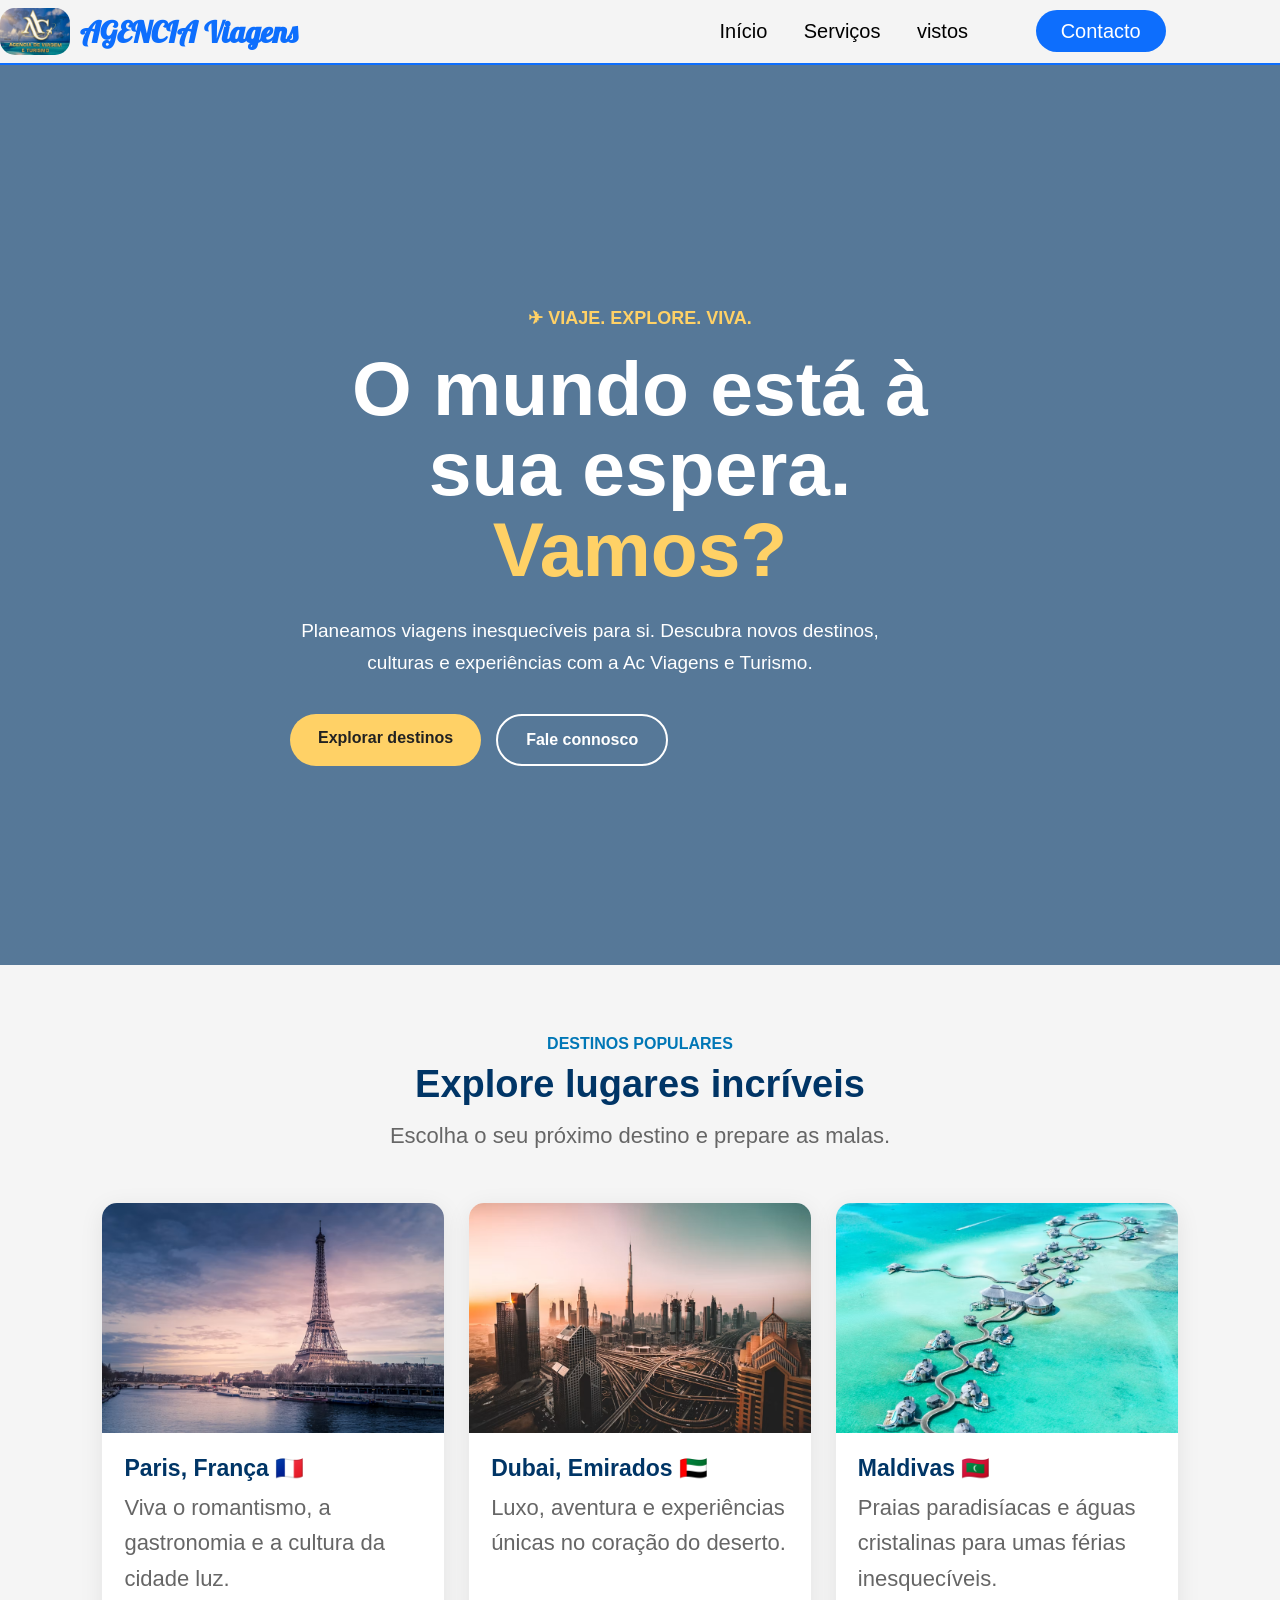
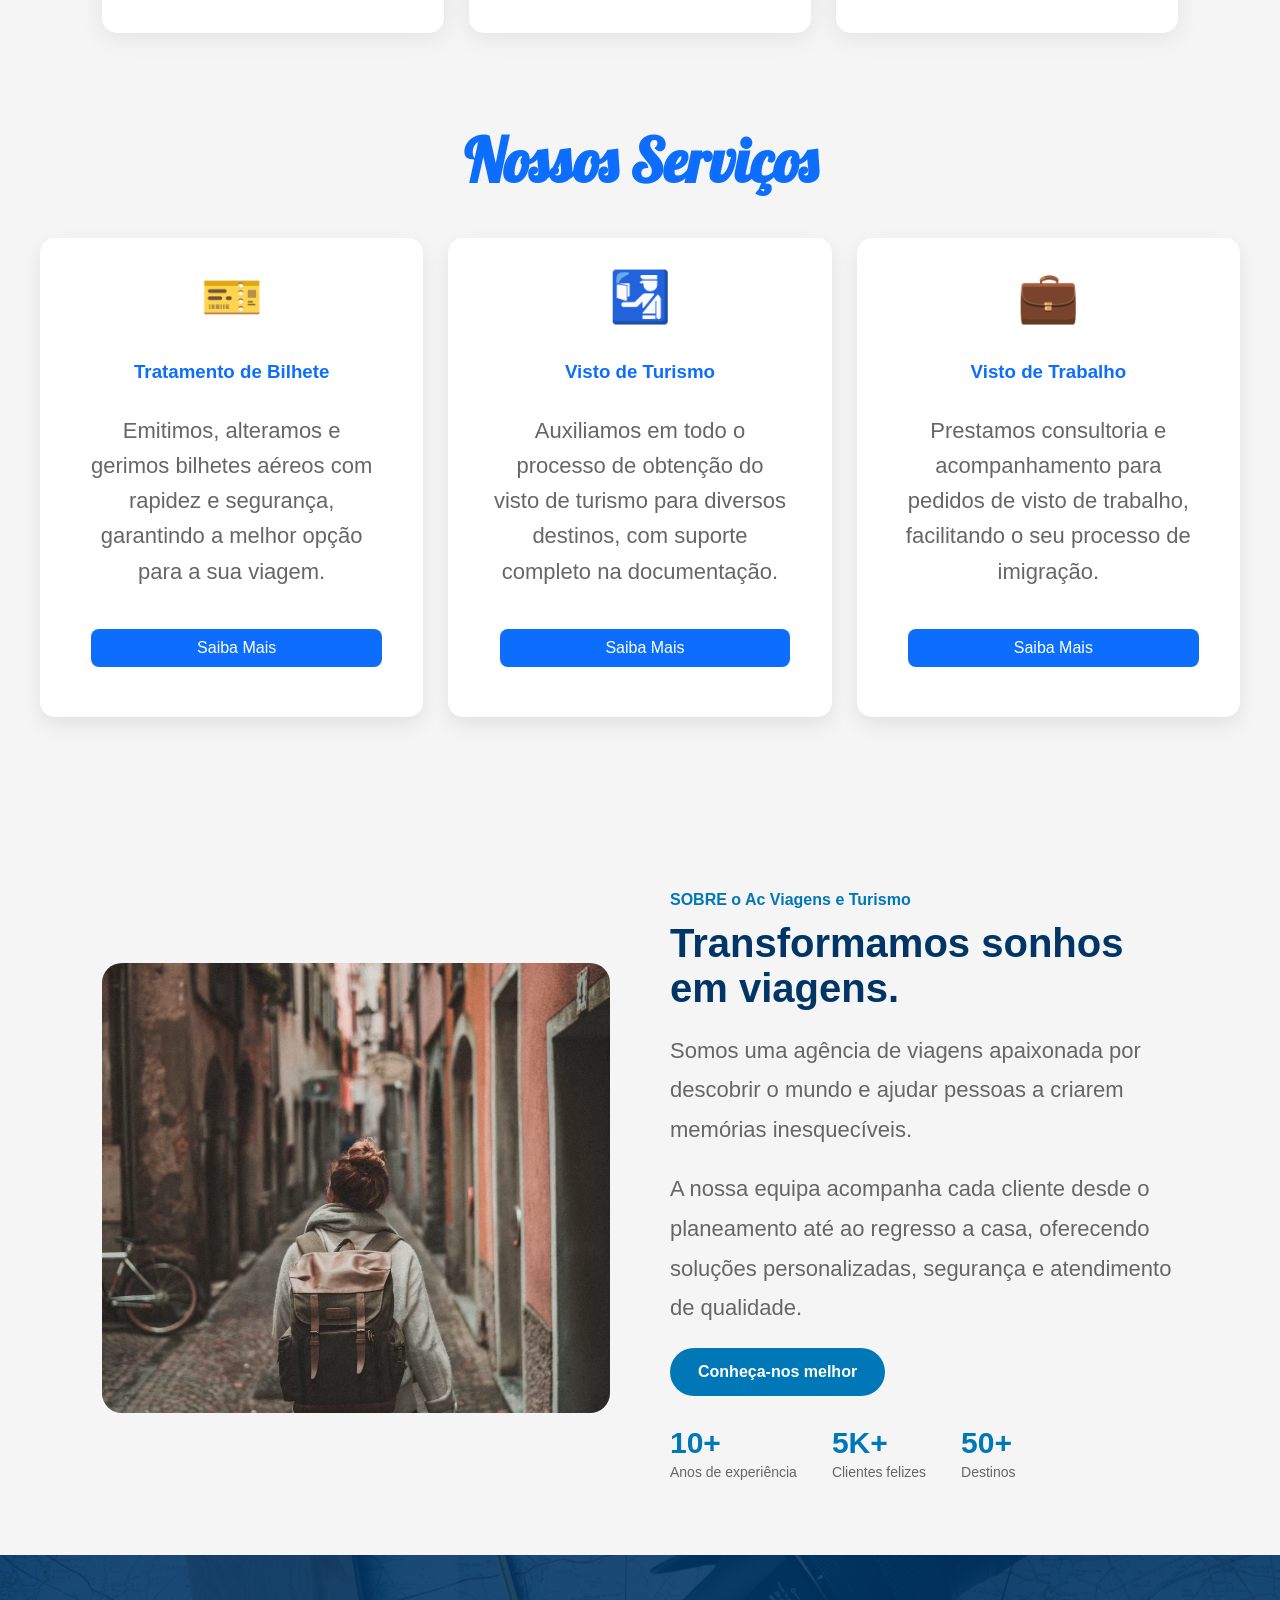
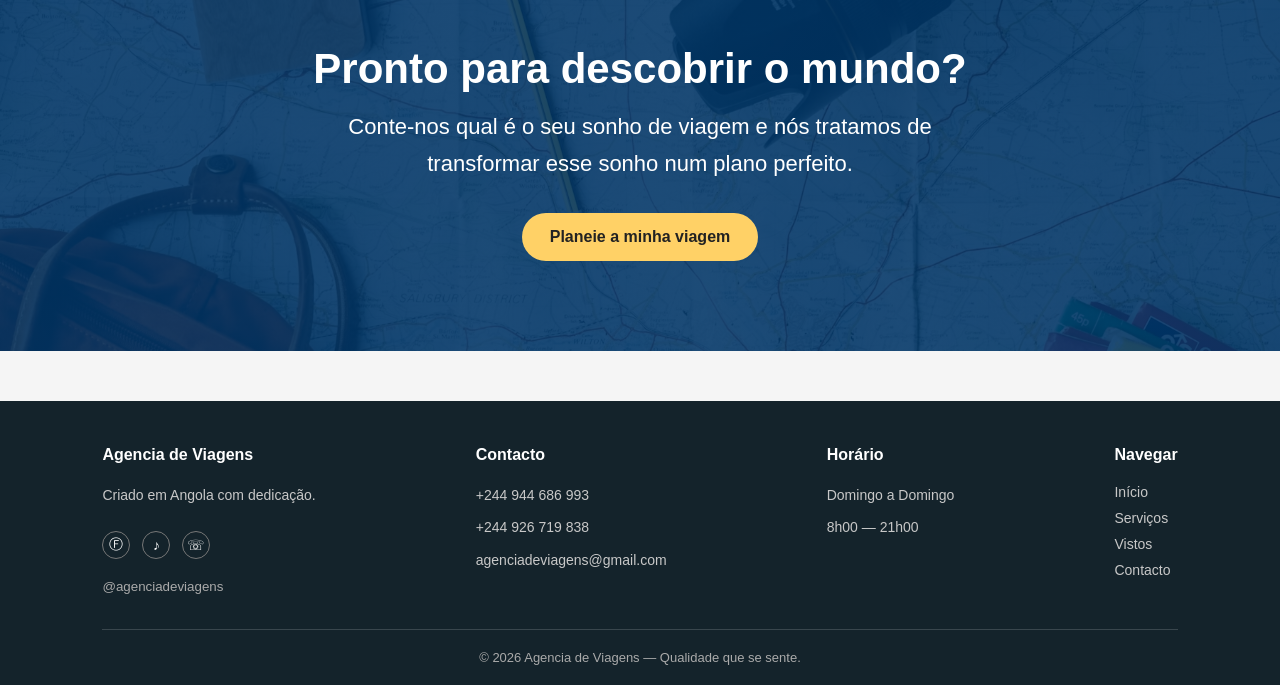
==== index.html @ 98bbdf0e "Alteri algumas coisas no index" ====
<!DOCTYPE html>
<html lang="pt-br">
<head>
    <meta charset="UTF-8">
    <meta name="viewport" content="width=device-width, initial-scale=1.0">
    <meta http-equiv="x-UA-compatible"content="IE=edge">
    <meta name="description"content="A Ac agencia de viagens e turismo oferece emissão de passagens, vistos, reservas de hotéis, seguros de viagem e outros serviços para tornar a sua viagem mais segura e tranquila.">
    <meta name="keywords"content="fornecemos passaportes e vistos de trabalho, estudante, turismo, saúde, bilhetes de viagens,agencia de viagens e turismo, em Angola">
    <meta name="author"content="Moreno Costa">
    <meta name="robots" content="index, follow">
<meta name="theme-color" content="#0d3b66">
<link rel="stylesheet" href="estilo.css">
    <title>AC Agencia de Viagens</title>
    <link rel="stylesheet" href="estilo.css">
    <link rel="stylesheet" href="responsivel.css">
     <style>
/*.hero{
    height:100vh;
    background:url("praia.jpg") center center/cover no-repeat;
    display:flex;
    justify-content:center;
    align-items:center;
    text-align:center;
    position:relative;
}

.hero::before{
    content:"";
    position:absolute;
    inset:0;
    background:rgba(0,0,0,.45);
}
    */

.hero{
    height:80vh;
    background:linear-gradient(rgba(0,0,0,.6),rgba(0,0,0,.6)), url("praia1.jpg");
    background-size:cover;
    background-position:center;
    display:flex;
    justify-content:center;
    align-items:center;
    text-align:center;
    color:white;
}

.hero {
            min-height: 100vh;
            display: flex;
            align-items: center;
            padding: 120px 7% 80px;
            position: relative;
            background:
                linear-gradient(rgba(0, 53, 102, 0.65), rgba(0, 53, 102, 0.65)),
                url("https://images.unsplash.com/photo-1507525428034-b723cf961d3e?auto=format&fit=crop&w=1800&q=80")
                center/cover;
        }

        .hero-content {
            max-width: 700px;
            color: white;
        }

        .hero-content p:first-child {
            color: #ffd166;
            font-weight: bold;
            font-size: 18px;
            margin-bottom: 15px;
        }

        .hero h1 {
            font-size: clamp(45px, 6vw, 78px);
            line-height: 1.05;
            margin-bottom: 25px;
        }

        .hero h1 span {
            color: #ffd166;
        }

        .hero-text {
            font-size: 19px;
            line-height: 1.7;
            margin-bottom: 35px;
            max-width: 600px;
        }

        .hero-buttons {
            display: flex;
            gap: 15px;
            flex-wrap: wrap;
        }

        .btn {
            display: inline-block;
            padding: 15px 28px;
            border-radius: 30px;
            text-decoration: none;
            font-weight: bold;
            transition: 0.3s;
        }

        .btn-primary {
            background:#ffd166;
            color: #222;
        }

        .btn-primary:hover {
            background: #ffd166;
            transform: translateY(-3px);
        }

        .btn-outline{
            border: 2px solid white;
            color: white;
        }

        .btn-outline:hover {
            background: white;
            color: #003566;
        }
 section {
            padding: 80px 7%;
        }

        .section-title {
            text-align: center;
            margin-bottom: 50px;
        }

        .section-title span {
            color: #0077b6;
            font-weight: bold;
        }

        .section-title h2 {
            color: #003566;
            font-size: 38px;
            margin-top: 10px;
        }

        .section-title p {
            color: #666;
            margin-top: 12px;
        }

        /* DESTINOS */
        .destinations {
            display: grid;
            grid-template-columns: repeat(3, 1fr);
            gap: 25px;
        }

        .destination-card {
            background: white;
            border-radius: 15px;
            overflow: hidden;
            box-shadow: 0 5px 25px rgba(0,0,0,0.08);
            transition: 0.3s;
        }

        .destination-card:hover {
            transform: translateY(-8px);
        }

        .destination-image {
            height: 230px;
            background-size: cover;
            background-position: center;
        }

        .image-paris {
            background-image: url("paris.avif");
        }

        .image-dubai {
            background-image: url("dubai.avif");
        }

        .image-maldives {
            background-image: url("maldivas.avif");
        }

        .destination-info {
            padding: 22px;
        }

        .destination-info h3 {
            color: #003566;
            font-size: 23px;
            margin-bottom: 8px;
        }

        .destination-info p {
            color: #666;
            line-height: 1.6;
            margin-bottom: 15px;
        }

section{
    padding:70px 8%;
}


.top{
    text-align: center;
      margin-top: 100px;
    margin-bottom: 100px;
}

.titulo{
    text-align:center;
    margin-bottom:40px;
    font-size:35px;
}

.cards{
    display:grid;
    grid-template-columns:repeat(auto-fit,minmax(280px,1fr));
    gap:25px;
}

.card{
    background:white;
    border-radius:12px;
    overflow:hidden;
     box-shadow:0 5px 15px rgba(0, 0, 0, 0.147);
    transition: .3s;
}

.card a {
  display: inline-block;
  text-decoration: none;
  background: goldenrod;
  color: #fff;
  padding: 10px 20px;
  border-radius: 8px;
  transition: .3s;
  width: 90%;
  text-align: center;
  margin-left: 10px;
  margin-bottom: 20px;
  opacity: 1;
}

.card a:hover{
   opacity: 0.7;
}

.card:hover{
         transform:translateY(-8px);
          box-shadow: 0 8px 20px rgba(0, 0, 0, 0.281);
    }

.card img{
    width:100%;
    height:220px;
    object-fit:cover;
    border-radius: 5px;
}

.card h3{
    padding:15px;
}

.card p{
    padding:0 15px 20px;
}

.preco{
    color:goldenrod;
    font-size:22px;
    font-weight:bold;
}
.conteudo{
    position:relative;
    z-index:1;
    color:#fff;
    max-width:700px;
    padding:20px;
}

h1{
    font-size:60px;
    margin-bottom:20px;
}

p{
    font-size:22px;
    line-height:1.6;
    margin-bottom:30px;
}

.cards {
  display: grid;
  grid-template-columns: repeat(auto-fit, minmax(280px, 1fr));
  gap: 25px;
  padding: 40px;
  margin-bottom: 5%;
}

.card {
  background: #fff;
  border-radius: 15px;
  padding: 30px;
  text-align: center;
  box-shadow: 0 8px 20px rgba(0,0,0,.08);
  transition: .3s;
}

.card:hover {
  transform: translateY(-8px);
  box-shadow: 0 15px 30px rgba(0,0,0,.15);
}

.icon {
  font-size: 50px;
  margin-bottom: 20px;
}

.card h3 {
  color: #0d6efd;
  margin-bottom: 15px;
}

.card p {
  color: #666;
  line-height: 1.6;
  margin-bottom: 20px;
}

.card a {
  display: inline-block;
  text-decoration: none;
  background: #0d6efd;
  color: #fff;
  padding: 10px 20px;
  border-radius: 8px;
  transition: .3s;
}

.card a:hover {
  background: #0b5ed7;
}

.about {
            display: grid;
            grid-template-columns: 1fr 1fr;
            gap: 60px;
            align-items: center;
        }

        .about-image {
            min-height: 450px;
            border-radius: 20px;
            background:
                url("menino.avif")
                center/cover;
        }

        .about-content span {
            color: #0077b6;
            font-weight: bold;
        }

        .about-content h2 {
            color: #003566;
            font-size: 40px;
            margin: 12px 0 20px;
        }

        .about-content p {
            color: #666;
            line-height: 1.8;
            margin-bottom: 20px;
        }

        .stats {
            display: flex;
            gap: 35px;
            margin-top: 30px;
        }

        .stat h3 {
            font-size: 30px;
            color: #0077b6;
        }

        .stat p {
            font-size: 14px;
            margin: 0;
        }

        /* CTA */
        .cta {
            padding: 90px 7%;
            margin-bottom: 50px;
            text-align: center;
            color: white;
            background:
                linear-gradient(rgba(0, 53, 102, 0.88), rgba(0, 53, 102, 0.88)),
                url("pronto.avif")
                center/cover;
        }

        .cta h2 {
            font-size: 42px;
            margin-bottom: 15px;
        }

        .cta p {
            max-width: 650px;
            margin: 0 auto 30px;
            line-height: 1.7;
        }
 
/* ================================
   TABLETS
   ================================ */
@media (min-width: 701px) and (max-width: 1024px) {

    .hero {
        min-height: 80vh;
        padding: 100px 5% 60px;
    }

    .hero h1 {
        font-size: 50px;
    }

    .hero-text {
        font-size: 17px;
    }

    section {
        padding: 60px 5%;
    }

    .destinations {
        grid-template-columns: repeat(2, 1fr);
    }

    .cards {
        grid-template-columns: repeat(2, 1fr);
        padding: 25px;
    }

    .about {
        grid-template-columns: 1fr;
        gap: 35px;
    }

    .about-image {
        min-height: 350px;
    }

    .stats {
        justify-content: center;
    }

    .cta {
        padding: 70px 5%;
    }

    .cta h2 {
        font-size: 35px;
    }
}


/* ================================
   TELEFONES
   ================================ */
@media (max-width: 700px) {

    /* NAVBAR */
    .navbar {
        padding: 12px 20px;
        position: relative;
    }

    .logo-img {
        width: 45px;
        height: 45px;
    }

    #logo h2 {
        font-size: 18px;
    }

    /* Ícone das 3 barras */
    .menu-icon {
        display: block;
        font-size: 30px;
        cursor: pointer;
        color: #003566;
    }

    /* Menu escondido */
    .menu {
        display: none;
        position: absolute;
        top: 100%;
        left: 0;
        width: 100%;
        background: white;
        flex-direction: column;
        padding: 15px 0;
        box-shadow: 0 5px 15px rgba(0,0,0,.15);
        z-index: 999;
    }

    /* Menu aberto */
    .menu.ativo {
        display: flex;
    }

    .menu a {
        width: 100%;
        padding: 15px 20px;
        text-align: center;
    }


    /* HERO */
    .hero {
        min-height: 85vh;
        padding: 100px 20px 50px;
        text-align: center;
    }

    .hero-content {
        width: 100%;
    }

    .hero h1 {
        font-size: 38px;
        line-height: 1.15;
    }

    .hero-content p:first-child {
        font-size: 15px;
    }

    .hero-text {
        font-size: 16px;
        line-height: 1.5;
    }

    .hero-buttons {
        flex-direction: column;
        align-items: center;
    }

    .btn {
        width: 90%;
        text-align: center;
        padding: 13px 20px;
    }


    /* SEÇÕES */
    section {
        padding: 50px 20px;
    }

    .section-title {
        margin-bottom: 30px;
    }

    .section-title h2 {
        font-size: 28px;
    }


    /* DESTINOS */
    .destinations {
        grid-template-columns: 1fr;
        gap: 20px;
    }

    .destination-image {
        height: 200px;
    }


    /* SERVIÇOS */
    .cards {
        grid-template-columns: 1fr;
        padding: 20px;
        gap: 20px;
    }

    .card {
        padding: 25px 20px;
    }

    .card img {
        height: 200px;
    }


    /* SOBRE */
    .about {
        grid-template-columns: 1fr;
        gap: 30px;
    }

    .about-image {
        min-height: 280px;
    }

    .about-content h2 {
        font-size: 30px;
    }

    .about-content p {
        font-size: 16px;
        line-height: 1.6;
    }


    /* ESTATÍSTICAS */
    .stats {
        flex-direction: column;
        align-items: center;
        gap: 20px;
        text-align: center;
    }

    .stat h3 {
        font-size: 28px;
    }


    /* CTA */
    .cta {
        padding: 60px 20px;
    }

    .cta h2 {
        font-size: 30px;
    }

    .cta p {
        font-size: 16px;
        line-height: 1.6;
    }


    /* FOOTER */
    .footer {
        padding: 40px 20px 20px;
    }

    .footer-container {
        flex-direction: column;
        text-align: center;
        align-items: center;
    }

    .footer-col {
        align-items: center;
        width: 100%;
    }

    .social {
        justify-content: center;
    }
}

     .footer{
    background:#14232b;
    color:white;
    padding:45px 8% 20px;
    font-family:Arial, sans-serif;
}


.footer-container{
    display:flex;
    justify-content:space-between;
    gap:30px;
    flex-wrap:wrap;
}


.footer-col{
    display:flex;
    flex-direction:column;
}


.footer-col h3{
    font-size:16px;
    margin-bottom:15px;
}


.footer-col p{
    margin:5px 0;
    color:#c8c8c8;
    font-size:14px;
}


.footer-col a{
    text-decoration:none;
    color:#c8c8c8;
    margin:5px 0;
    font-size:14px;
}


.social{
    display:flex;
    gap:12px;
    margin:15px 0;
}


.social a{
    width:28px;
    height:28px;
    border:1px solid #777;
    border-radius:50%;
    display:flex;
    align-items:center;
    justify-content:center;
    color:white;
}


.footer small{
    color:#aaa;
}


.copyright{
    border-top:1px solid #39464d;
    text-align:center;
    margin-top:35px;
    padding-top:20px;
    color:#aaa;
    font-size:13px;
}


/* Responsivo */
@media(max-width:700px){

.footer-container{
    flex-direction:column;
}

}
</style>
</head>
<body>

     <nav class="navbar">

    <img class="logo-img" src="logo.jpg">

    <div id="logo">
        <h2>AGENCIA Viagens</h2>
    </div>


    <div class="menu-icon" onclick="abrirMenu()">
        ☰
    </div>


    <div class="menu" id="menu">

        <a href="index.html">Início</a>
        <a href="serviços.html">Serviços</a>
        <a href="vistos.html">vistos</a>
        <a id="botao" href="contacto.html">Contacto</a>

    </div>

</nav>

<script>
function abrirMenu(){

let menu = document.getElementById("menu");

menu.classList.toggle("ativo");

}
</script>
   
<section class="hero" id="inicio">
        <div class="hero-content">
            <p>✈ VIAJE. EXPLORE. VIVA.</p>

            <h1>
                O mundo está à sua espera.
                <span>Vamos?</span>
            </h1>

            <p class="hero-text">
                Planeamos viagens inesquecíveis para si. Descubra novos
                destinos, culturas e experiências com a Ac Viagens e Turismo.
            </p>

            <div class="hero-buttons">
                <a href="#destinos" class="btn btn-primary">
                    Explorar destinos
                </a>

                <a href="contacto.html" class="btn btn-outline">
                    Fale connosco
                </a>
            </div>
        </div>
    </section>

 <section id="destinos">
        <div class="section-title">
            <span>DESTINOS POPULARES</span>
            <h2>Explore lugares incríveis</h2>
            <p>Escolha o seu próximo destino e prepare as malas.</p>
        </div>

        <div class="destinations">

            <div class="destination-card">
                <div class="destination-image image-paris"></div>

                <div class="destination-info">
                    <h3>Paris, França 🇫🇷</h3>
                    <p>
                        Viva o romantismo, a gastronomia e a cultura
                        da cidade luz.
                    </p>
                </div>
            </div>

            <div class="destination-card">
                <div class="destination-image image-dubai"></div>

                <div class="destination-info">
                    <h3>Dubai, Emirados 🇦🇪</h3>
                    <p>
                        Luxo, aventura e experiências únicas no coração
                        do deserto.
                    </p>
                </div>
            </div>

            <div class="destination-card">
                <div class="destination-image image-maldives"></div>

                <div class="destination-info">
                    <h3>Maldivas 🇲🇻</h3>
                    <p>
                        Praias paradisíacas e águas cristalinas para
                        umas férias inesquecíveis.
                    </p>
                </div>
            </div>

        </div>
    </section>

 <h2 style="margin-top: 20px;font-size: 60px;text-align: center;font-family:Lobster, sans-ser;color: #0d6efd;">Nossos Serviços</h2>

<div class="cards">
   
  <div class="card">
    <div class="icon">🎫</div>
    <h3>Tratamento de Bilhete</h3>
    <p>
      Emitimos, alteramos e gerimos bilhetes aéreos com rapidez e segurança,
      garantindo a melhor opção para a sua viagem.
    </p>
    <a style="text-decoration: none;" href="serviços.html">Saiba Mais</a>
  </div>

  <div class="card">
    <div class="icon">🛂</div>
    <h3>Visto de Turismo</h3>
    <p>
      Auxiliamos em todo o processo de obtenção do visto de turismo para diversos
      destinos, com suporte completo na documentação.
    </p>
    <a style="text-decoration: none;" href="serviços.html">Saiba Mais</a>
  </div>

  <div class="card">
    <div class="icon">💼</div>
    <h3>Visto de Trabalho</h3>
    <p>
      Prestamos consultoria e acompanhamento para pedidos de visto de trabalho,
      facilitando o seu processo de imigração.
    </p>
    <a style="text-decoration: none;" href="serviços.html">Saiba Mais</a>
  </div>
</div>

<section id="sobre">
        <div class="about">

            <div class="about-image"></div>

            <div class="about-content">
                <span>SOBRE o Ac Viagens e Turismo</span>

                <h2>Transformamos sonhos em viagens.</h2>

                <p>
                    Somos uma agência de viagens apaixonada por descobrir
                    o mundo e ajudar pessoas a criarem memórias inesquecíveis.
                </p>

                <p>
                    A nossa equipa acompanha cada cliente desde o planeamento
                    até ao regresso a casa, oferecendo soluções personalizadas,
                    segurança e atendimento de qualidade.
                </p>

                <a style="background:  #0077b6;color: white;" href="contacto.html" class="btn btn-primary">
                    Conheça-nos melhor
                </a>

                <div class="stats">
                    <div class="stat">
                        <h3>10+</h3>
                        <p>Anos de experiência</p>
                    </div>

                    <div class="stat">
                        <h3>5K+</h3>
                        <p>Clientes felizes</p>
                    </div>

                    <div class="stat">
                        <h3>50+</h3>
                        <p>Destinos</p>
                    </div>
                </div>
            </div>

        </div>
    </section>

    <section class="cta">
        <h2>Pronto para descobrir o mundo?</h2>

        <p>
            Conte-nos qual é o seu sonho de viagem e nós tratamos
            de transformar esse sonho num plano perfeito.
        </p>

        <a href="contacto.html" class="btn btn-primary">
            Planeie a minha viagem
        </a>
    </section>

    <footer class="footer">
    <div class="footer-container">

        <div class="footer-col">
            <h3>Agencia de Viagens</h3>
            <p>Criado em Angola com dedicação.</p>

            <div class="social">
                <a href="#">Ⓕ</a>
                <a href="#">♪</a>
                <a href="#">☏</a>
            </div>

            <small>@agenciadeviagens</small>
        </div>


        <div class="footer-col">
            <h3>Contacto</h3>
            <p>+244 944 686 993</p>
            <p>+244 926 719 838</p>
            <p>agenciadeviagens@gmail.com</p>
        </div>


        <div class="footer-col">
            <h3>Horário</h3>
            <p>Domingo a Domingo</p>
            <p>8h00 — 21h00</p>
        </div>


        <div class="footer-col">
            <h3>Navegar</h3>
            <a href="#">Início</a>
            <a href="#">Serviços</a>
            <a href="#">Vistos</a>
            <a href="#">Contacto</a>
        </div>

    </div>


    <div class="copyright">
        © 2026 Agencia de Viagens — Qualidade que se sente.
    </div>
    </footer>
    </header>
<script src="script.js"></script>
</body>
</html>
---- estilo.css ----
@import url('https://fonts.googleapis.com/css2?family=Lobster&family=Roboto:ital,wght@0,100..900;1,100..900&display=swap');
*{
        margin:0;
    padding:0;
    box-sizing:border-box;
    font-family:Arial, Helvetica, sans-serif;
    padding-left: 0;
}
 
body{
    margin: 0;
     font-family: "Roboto", sans-serif;
     color: var(--cream);
     background: var(--black);
     overflow-x: hidden;
      background:#f5f5f5;
}

/* Animação de entrada */
.animar {
    opacity: 0;
    transform: translateY(50px);
    transition: opacity .8s ease, transform .8s ease;
}
.animar.mostrar {
    opacity: 1;
    transform: translateY(0);
}

.navbar{
      border-bottom: 2px solid  #0d6efd;
    display: flex;
    flex-flow: row wrap;
   height: 100%;
   background:rgba(245, 245, 245, 0.558);
    justify-content: center;
    align-items: center;
    }

    
button{
     background: blue;
    padding: 10px 25px;
    color: white;
    border-radius: 30px;
    margin-right: 10%;
    margin-left: 5%;
    margin-top: 5%;
}

   button:hover{
        border: none;
   color: black;
   }
 
#logo h2{
    font-size: 30px;
    flex: 20%;
    margin-left:10px;
     font-family: "Lobster", sans-ser;
     color: #0d6efd;
}

#logo{
    
    color:#180F4A;
    font-size: 30px;
    text-align: right;
}

.menu{
    flex: 70%;
    text-align: right;
    padding: 20px;
}  

.menu a{
    color: black;
    text-decoration: none;
    font-size: 20px;
    padding: 20px 16px;
}
.menu a:hover{
   color: blue;
    border-bottom: 4px solid #180F4A;
}

#botao{
    background: #0d6efd;
    padding: 10px 25px;
    color: white;
    border-radius: 30px;
    margin-right: 10%;
    margin-left: 5%;
    opacity: 1;
}

#botao:hover{
    border: none;
    opacity: 0.7;
  
}

.inic{
    text-align: center;
}

.whats{
    position: fixed;
    bottom: 5px;
    right: 5px;
    width: 100px;
}


@view-transition{
    navigation:auto
}

::view-transition-group(:root){
    animation-duration: 1s;
}
---- estilo.css ----
@import url('https://fonts.googleapis.com/css2?family=Lobster&family=Roboto:ital,wght@0,100..900;1,100..900&display=swap');
*{
        margin:0;
    padding:0;
    box-sizing:border-box;
    font-family:Arial, Helvetica, sans-serif;
    padding-left: 0;
}
 
body{
    margin: 0;
     font-family: "Roboto", sans-serif;
     color: var(--cream);
     background: var(--black);
     overflow-x: hidden;
      background:#f5f5f5;
}

/* Animação de entrada */
.animar {
    opacity: 0;
    transform: translateY(50px);
    transition: opacity .8s ease, transform .8s ease;
}
.animar.mostrar {
    opacity: 1;
    transform: translateY(0);
}

.navbar{
      border-bottom: 2px solid  #0d6efd;
    display: flex;
    flex-flow: row wrap;
   height: 100%;
   background:rgba(245, 245, 245, 0.558);
    justify-content: center;
    align-items: center;
    }

    
button{
     background: blue;
    padding: 10px 25px;
    color: white;
    border-radius: 30px;
    margin-right: 10%;
    margin-left: 5%;
    margin-top: 5%;
}

   button:hover{
        border: none;
   color: black;
   }
 
#logo h2{
    font-size: 30px;
    flex: 20%;
    margin-left:10px;
     font-family: "Lobster", sans-ser;
     color: #0d6efd;
}

#logo{
    
    color:#180F4A;
    font-size: 30px;
    text-align: right;
}

.menu{
    flex: 70%;
    text-align: right;
    padding: 20px;
}  

.menu a{
    color: black;
    text-decoration: none;
    font-size: 20px;
    padding: 20px 16px;
}
.menu a:hover{
   color: blue;
    border-bottom: 4px solid #180F4A;
}

#botao{
    background: #0d6efd;
    padding: 10px 25px;
    color: white;
    border-radius: 30px;
    margin-right: 10%;
    margin-left: 5%;
    opacity: 1;
}

#botao:hover{
    border: none;
    opacity: 0.7;
  
}

.inic{
    text-align: center;
}

.whats{
    position: fixed;
    bottom: 5px;
    right: 5px;
    width: 100px;
}


@view-transition{
    navigation:auto
}

::view-transition-group(:root){
    animation-duration: 1s;
}
---- responsivel.css ----
/* ===========================
   RESPONSIVIDADE COMPLETA
=========================== */


*{
    max-width:100%;
}


.logo-img{

    width:70px;
    border-radius:15px;

}



.menu-icon{

    display:none;
    font-size:35px;
    cursor:pointer;

}



/* TABLET */

@media(max-width:900px){


.navbar{

    flex-wrap:wrap;
    padding:15px;

}


#logo h2{

    font-size:38px !important;
}


.menu a{

    font-size:17px;

}



.hero h1,
.hero h2{

    font-size:45px !important;

}



.cards,
.services{

    grid-template-columns:repeat(2,1fr);

}



.form-container{

    width:90%;

}



}




/* CELULAR */


@media(max-width:600px){


.navbar{

    height:auto;
    display:flex;
    justify-content:space-between;
    align-items:center;
    position:relative;

}



.logo-img{

    width:50px;

}



#logo h2{

    font-size:25px !important;
    margin:0;

}



/* aparece só no celular */

.menu-icon{

    display:block;

}



/* esconde menu */

.menu{

    display:none;
    position:absolute;
    top:80px;
    left:0;
    width:100%;
    background:white;
    z-index:999;
    text-align:center;
    padding:20px;

}


/* abre quando clicar */

.menu.ativo{

    display:flex;
    flex-direction:column;

}



.menu a{

    padding:15px;
    font-size:18px;

}



#botao{

    margin:10px auto;

}


/* Hero */

.hero{

    height:75vh;

}



.hero h1,
.hero h2{

    font-size:32px !important;

}



.hero p{

    font-size:16px !important;

}



/* Cards */

.cards,
.services{

    grid-template-columns:1fr;
    padding:20px;

}



.card{

    width:100%;

}



/* Form */

.form-container{

    width:95%;
    padding:20px;

}



.form-grid{

    grid-template-columns:1fr;

}


.full{

    grid-column:auto;

}


input,
select,
textarea{

    width:100%;

}



/* Footer */

.footer-container{

    flex-direction:column;
    text-align:center;

}


.social{

    justify-content:center;

}



}
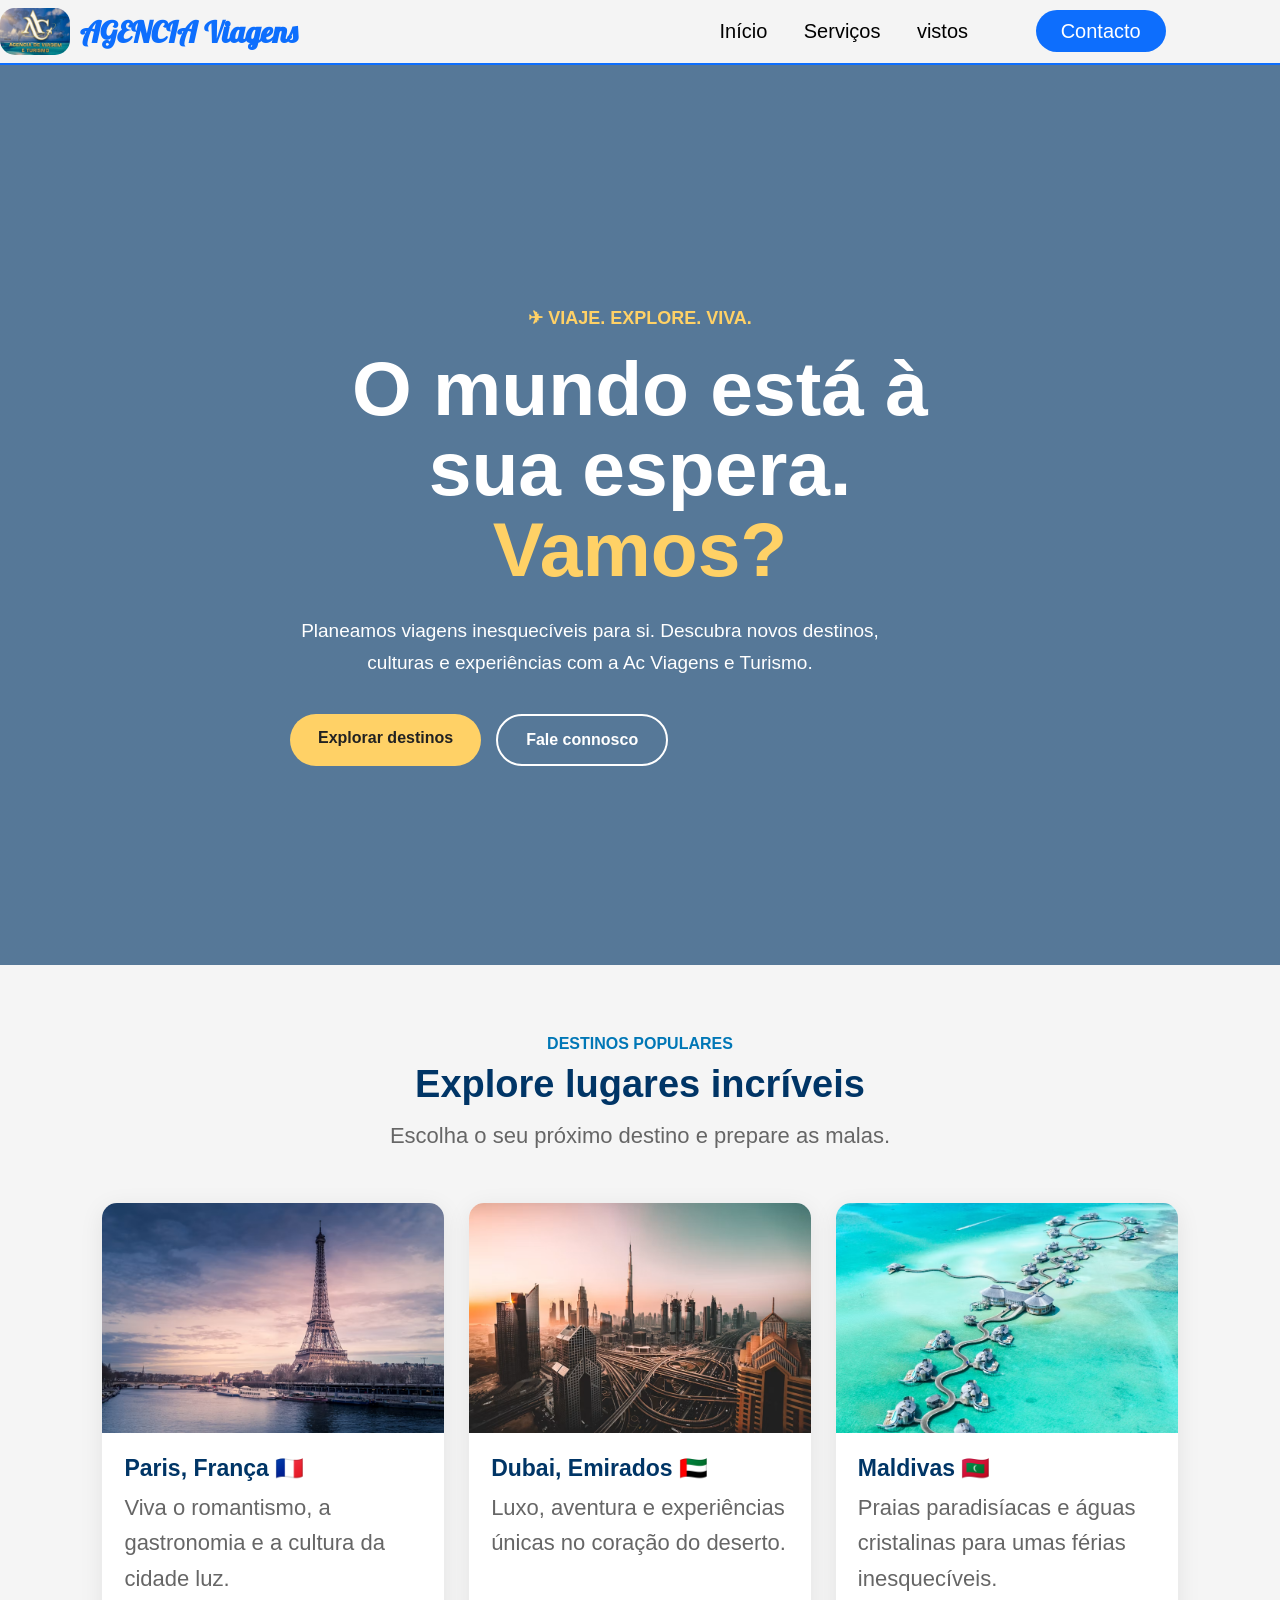
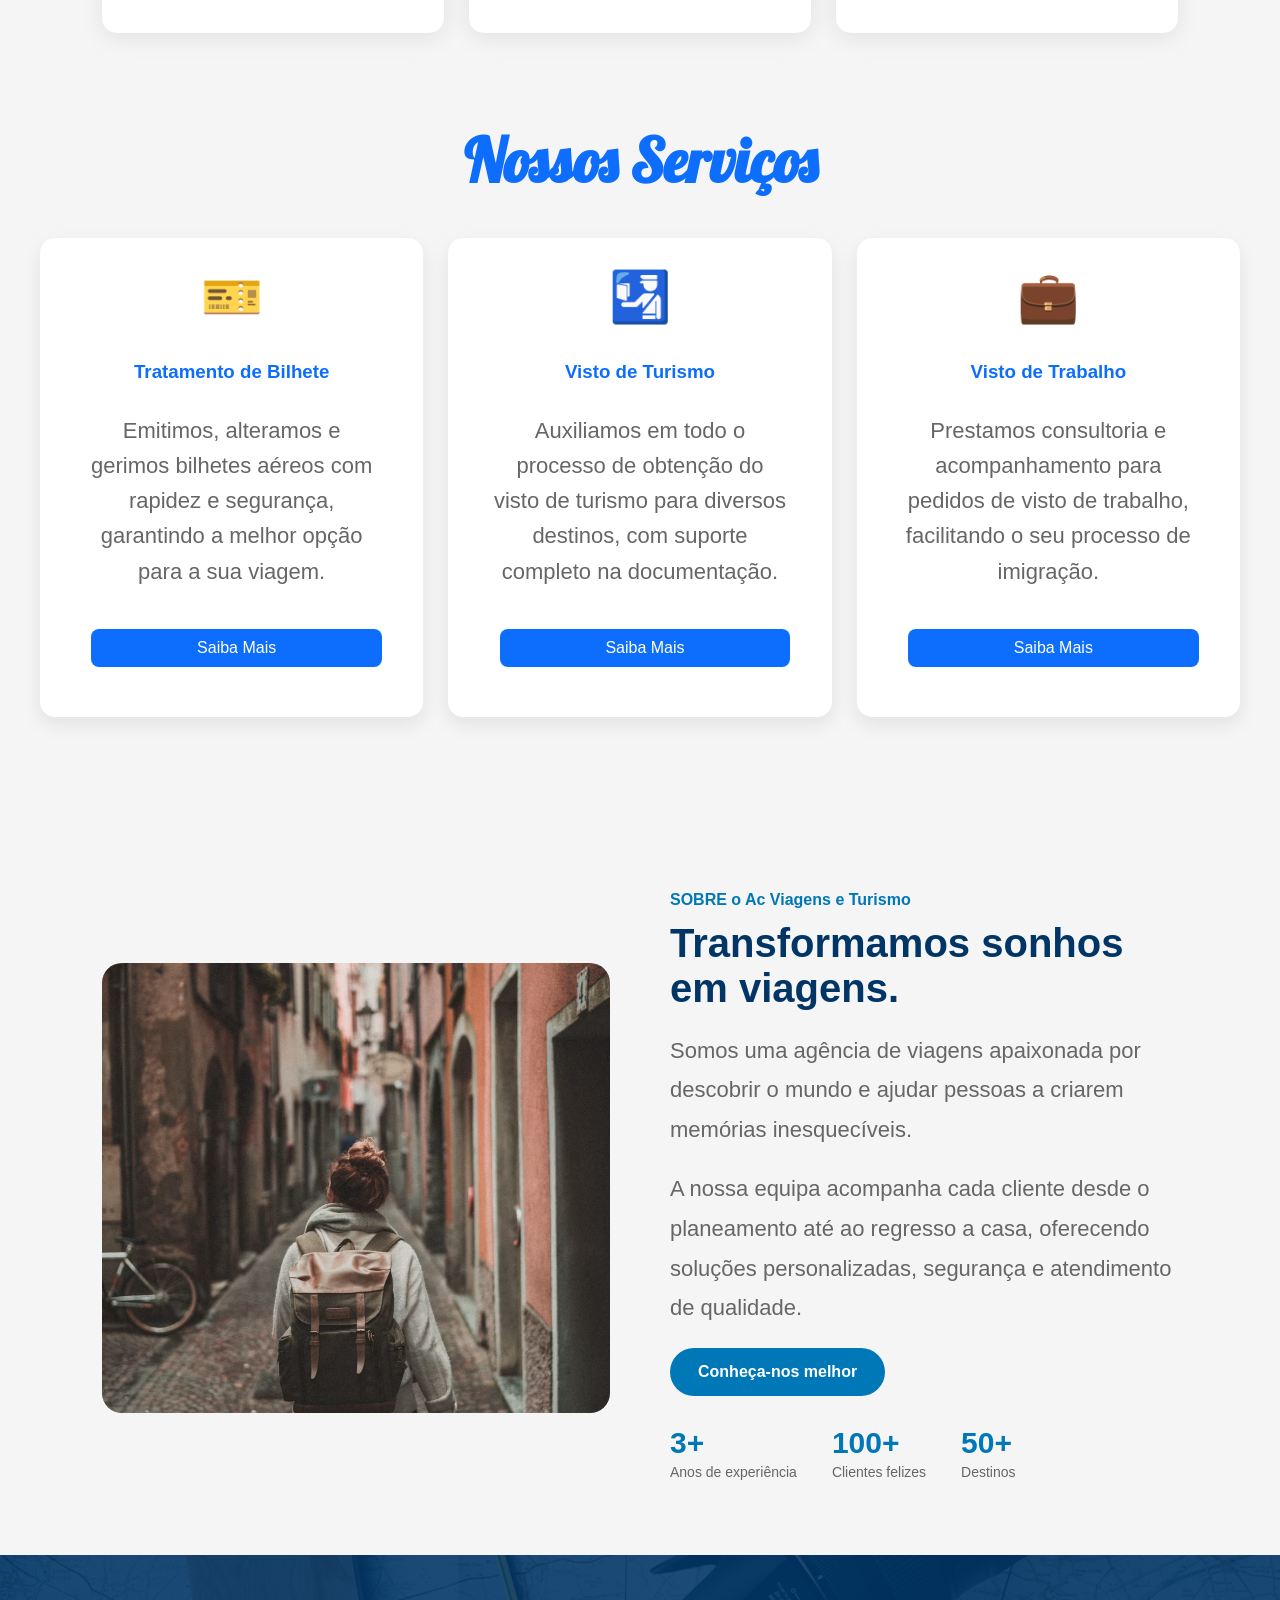
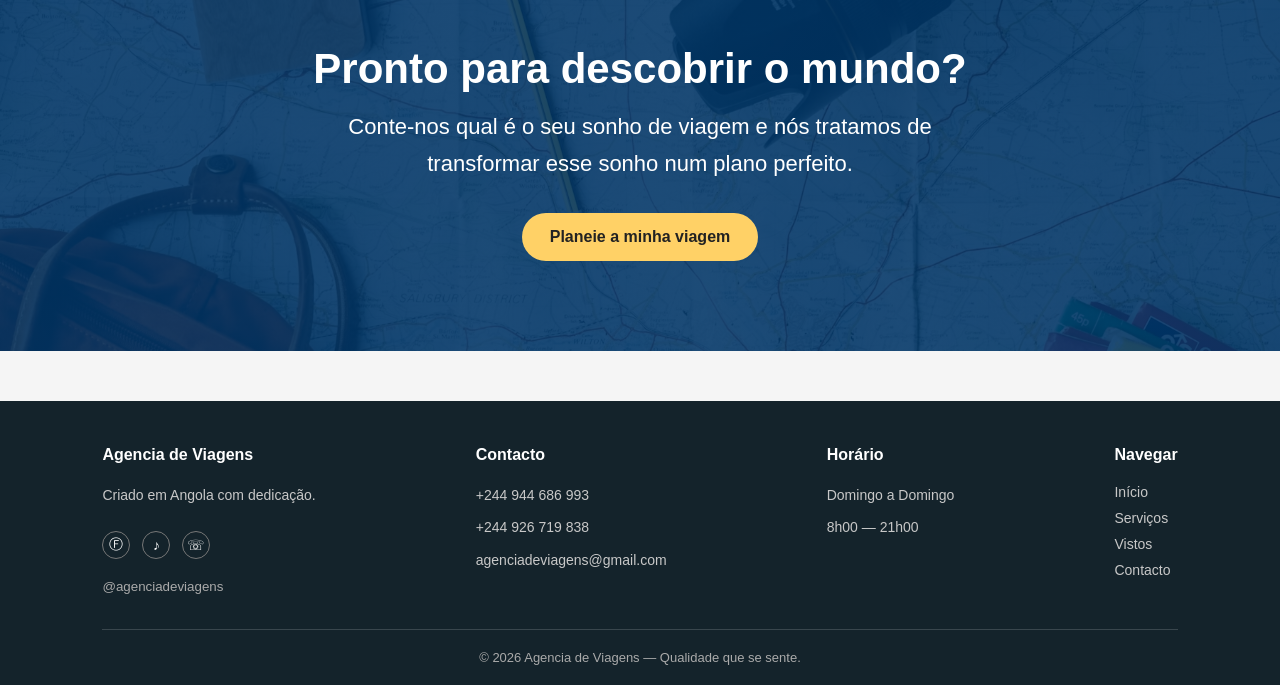
==== commit 3c3a26df: "Alterei o index" ====
--- a/index.html
+++ b/index.html
@@ -929,12 +929,12 @@
 
                 <div class="stats">
                     <div class="stat">
-                        <h3>10+</h3>
+                        <h3>3+</h3>
                         <p>Anos de experiência</p>
                     </div>
 
                     <div class="stat">
-                        <h3>5K+</h3>
+                        <h3>100+</h3>
                         <p>Clientes felizes</p>
                     </div>
 
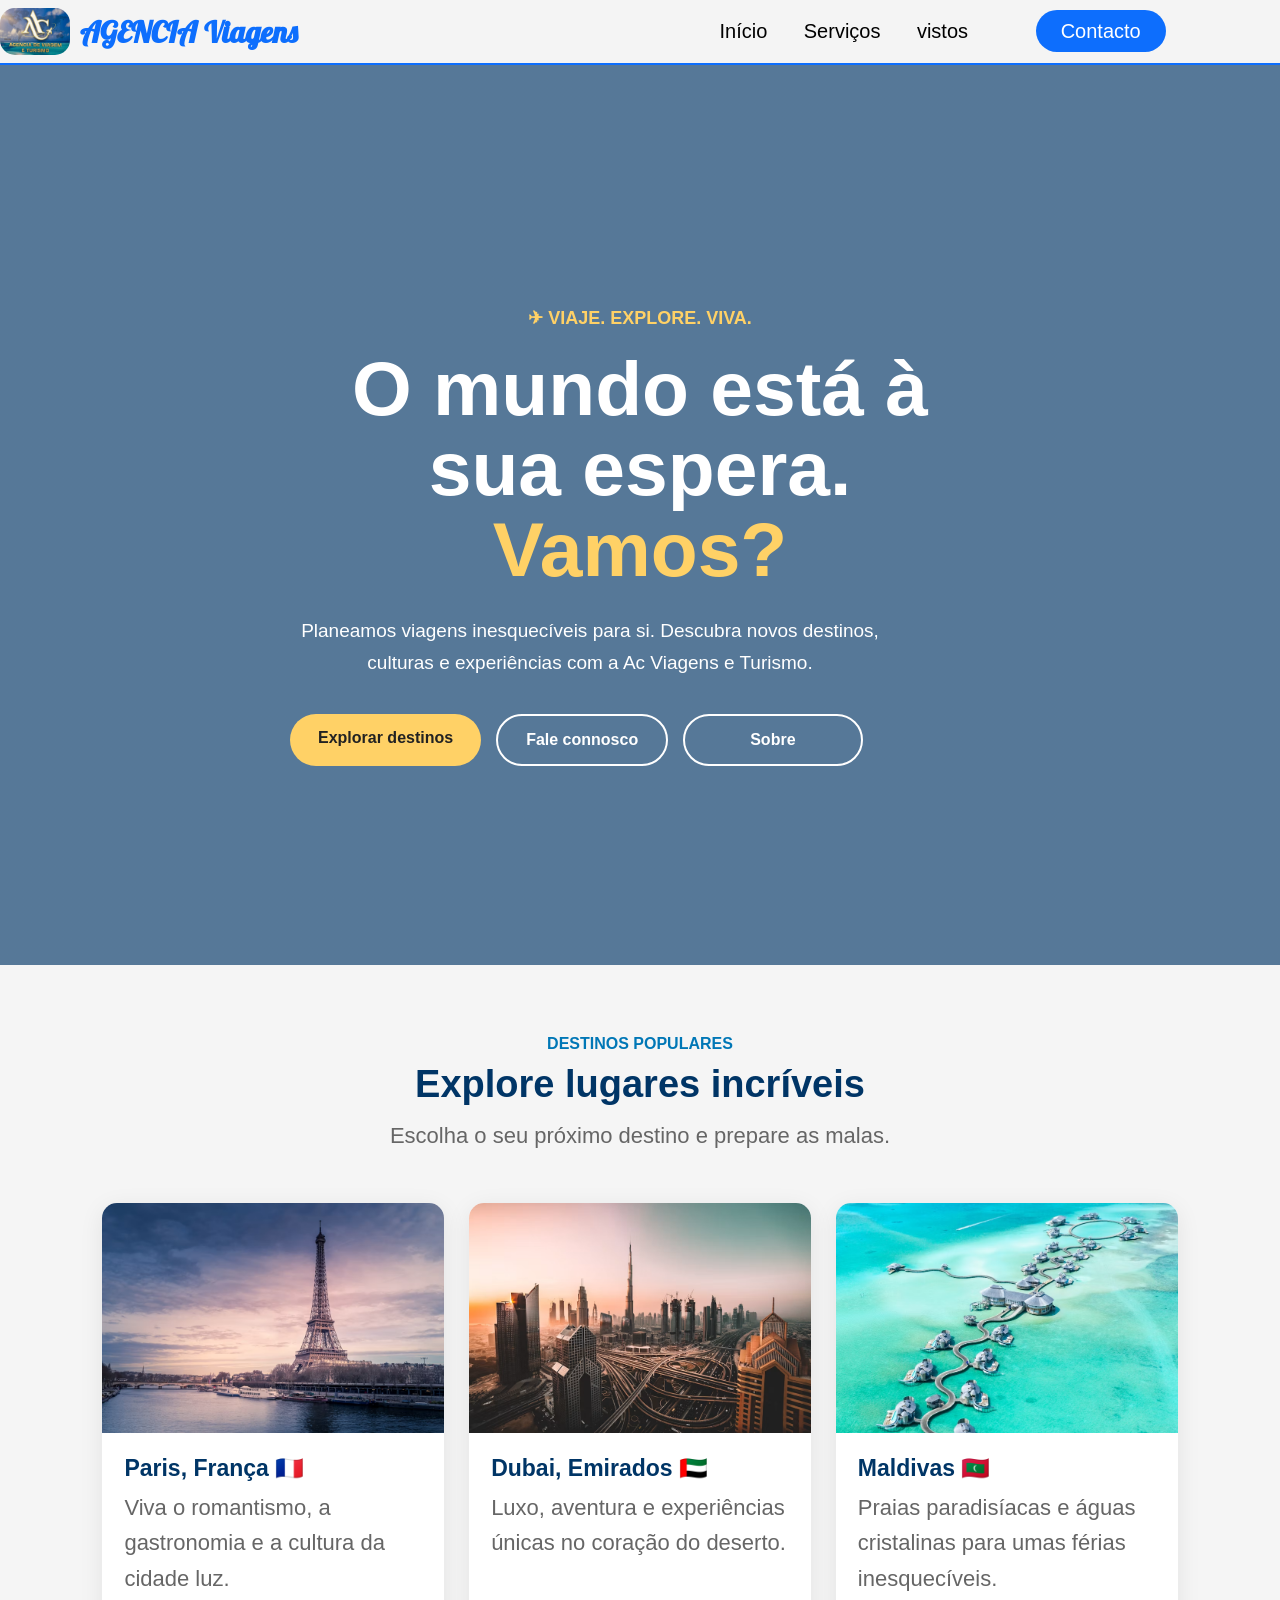
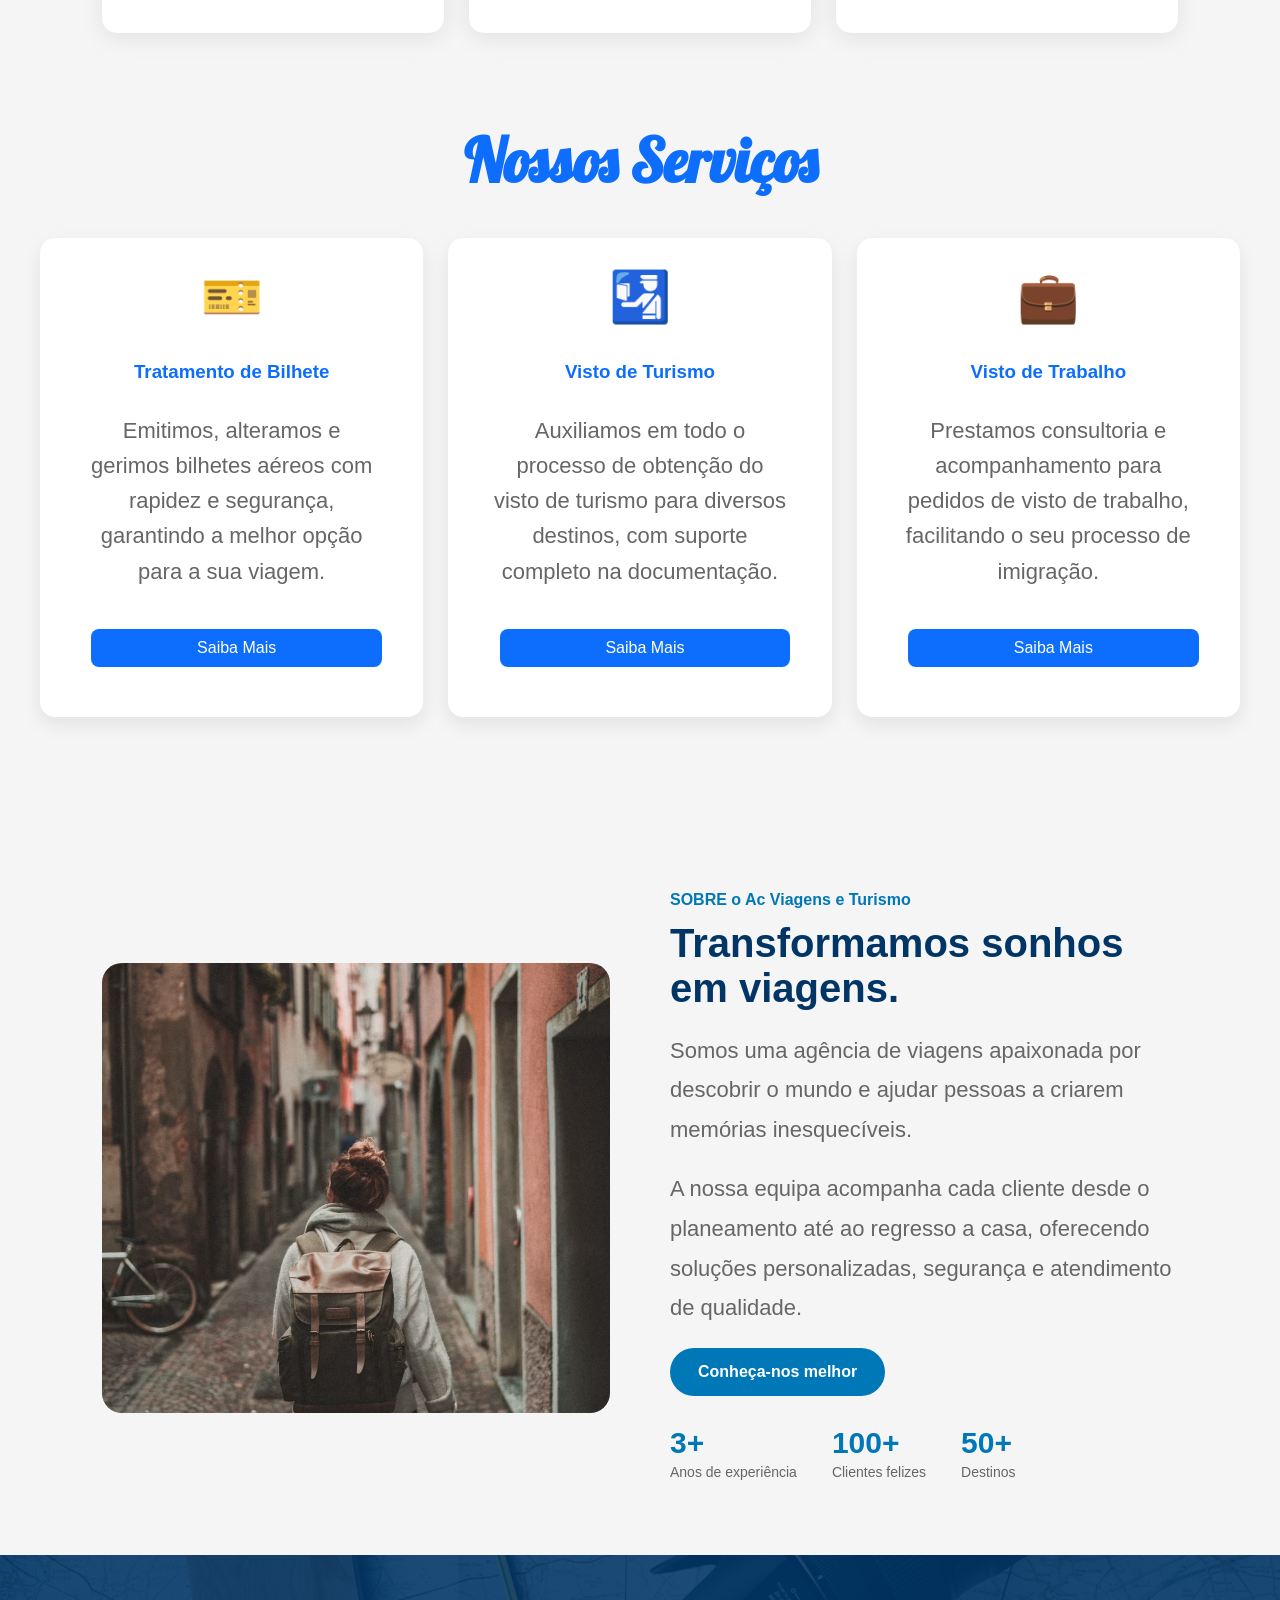
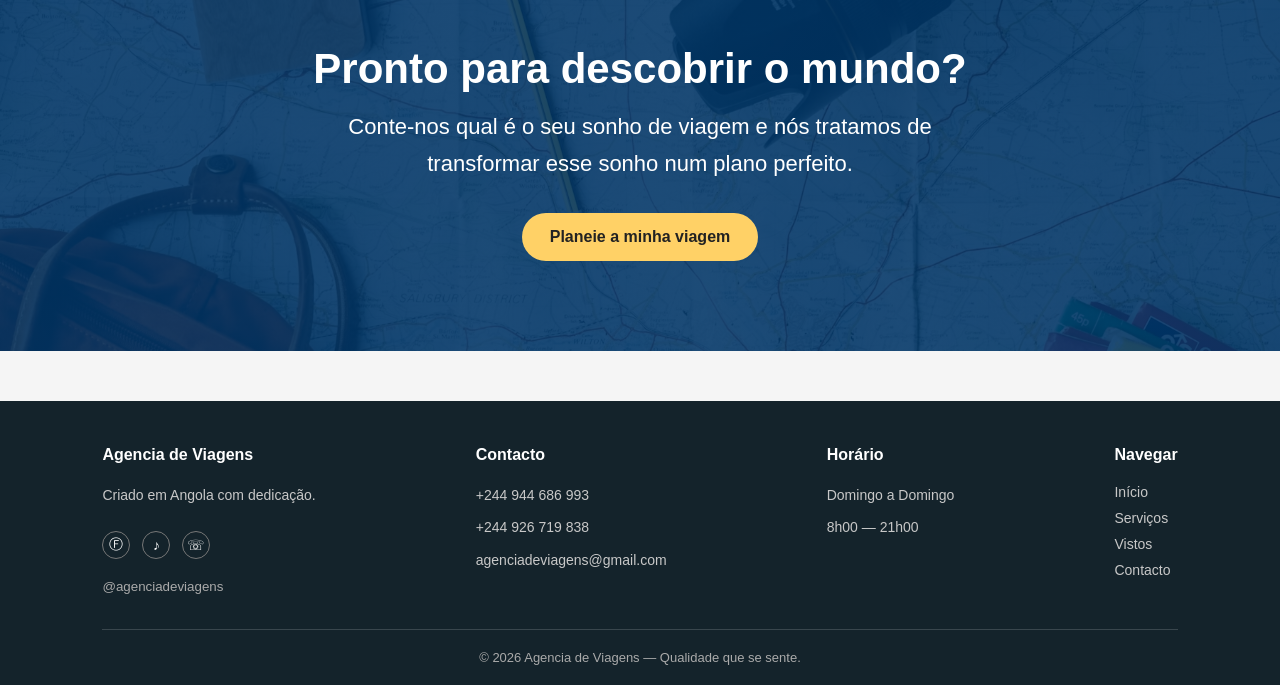
==== commit b0fee21a: "Adcionei o botão sobre" ====
--- a/index.html
+++ b/index.html
@@ -14,24 +14,6 @@
     <link rel="stylesheet" href="estilo.css">
     <link rel="stylesheet" href="responsivel.css">
      <style>
-/*.hero{
-    height:100vh;
-    background:url("praia.jpg") center center/cover no-repeat;
-    display:flex;
-    justify-content:center;
-    align-items:center;
-    text-align:center;
-    position:relative;
-}
-
-.hero::before{
-    content:"";
-    position:absolute;
-    inset:0;
-    background:rgba(0,0,0,.45);
-}
-    */
-
 .hero{
     height:80vh;
     background:linear-gradient(rgba(0,0,0,.6),rgba(0,0,0,.6)), url("praia1.jpg");
@@ -754,10 +736,24 @@
 }
 
 }
+.moreno{
+    padding: 15px 65px;
+    border: 2px solid rgb(255, 255, 255);
+    color: white;
+    border-radius: 30px;
+    text-decoration: none;
+    font-weight: bold;
+    transition: .3s;
+}
+.moreno:hover{
+    color: #003566;
+   background-color: white;
+   transform: translatey(-3px);
+}
+
 </style>
 </head>
 <body>
-
      <nav class="navbar">
 
     <img class="logo-img" src="logo.jpg">
@@ -815,6 +811,7 @@
                 <a href="contacto.html" class="btn btn-outline">
                     Fale connosco
                 </a>
+                <a class="btn moreno" href="#sobre">Sobre</a>
             </div>
         </div>
     </section>
@@ -907,8 +904,8 @@
 
             <div class="about-image"></div>
 
-            <div class="about-content">
-                <span>SOBRE o Ac Viagens e Turismo</span>
+               <div class="about-content">
+                <span> <a style="text-decoration: none;" href="#sobre"></a>SOBRE o Ac Viagens e Turismo</a></span>
 
                 <h2>Transformamos sonhos em viagens.</h2>
 
--- a/estilo.css
+++ b/estilo.css
@@ -105,13 +105,6 @@
     text-align: center;
 }
 
-.whats{
-    position: fixed;
-    bottom: 5px;
-    right: 5px;
-    width: 100px;
-}
-
 
 @view-transition{
     navigation:auto
--- a/estilo.css
+++ b/estilo.css
@@ -105,13 +105,6 @@
     text-align: center;
 }
 
-.whats{
-    position: fixed;
-    bottom: 5px;
-    right: 5px;
-    width: 100px;
-}
-
 
 @view-transition{
     navigation:auto
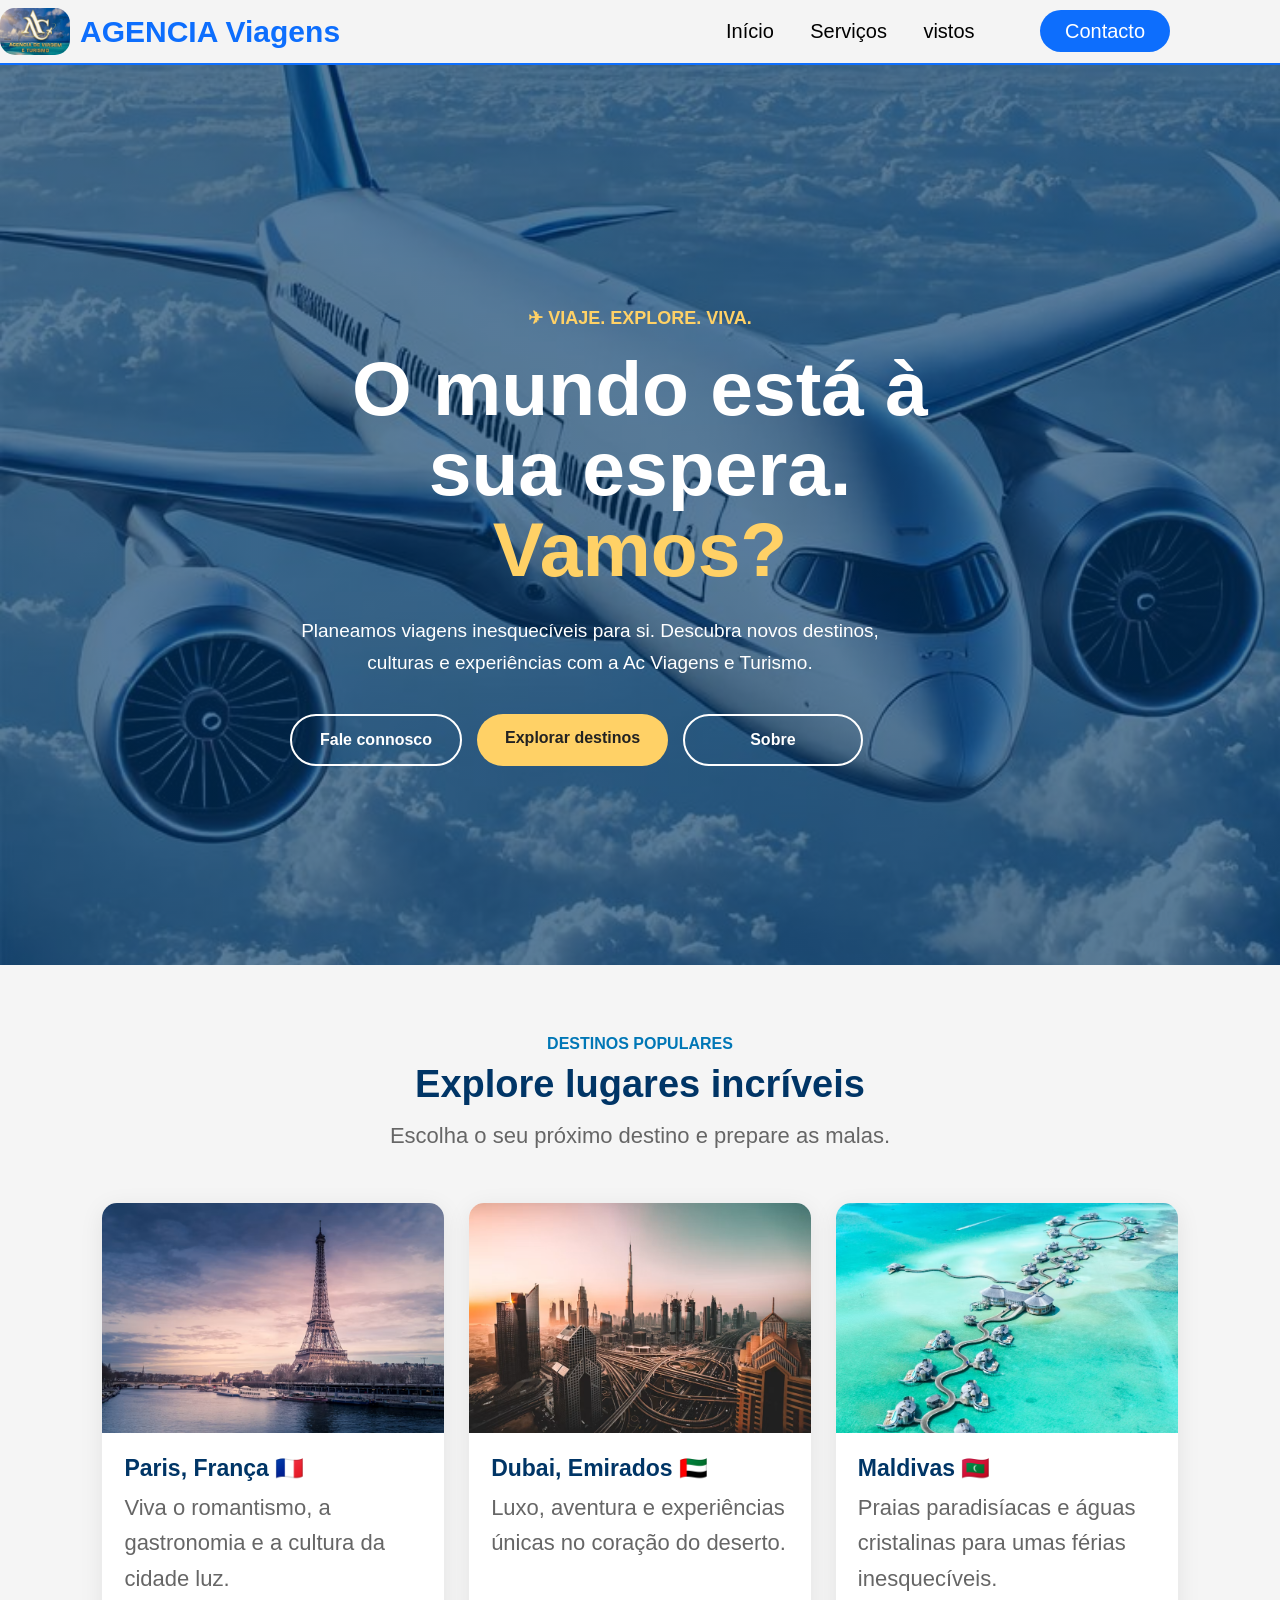
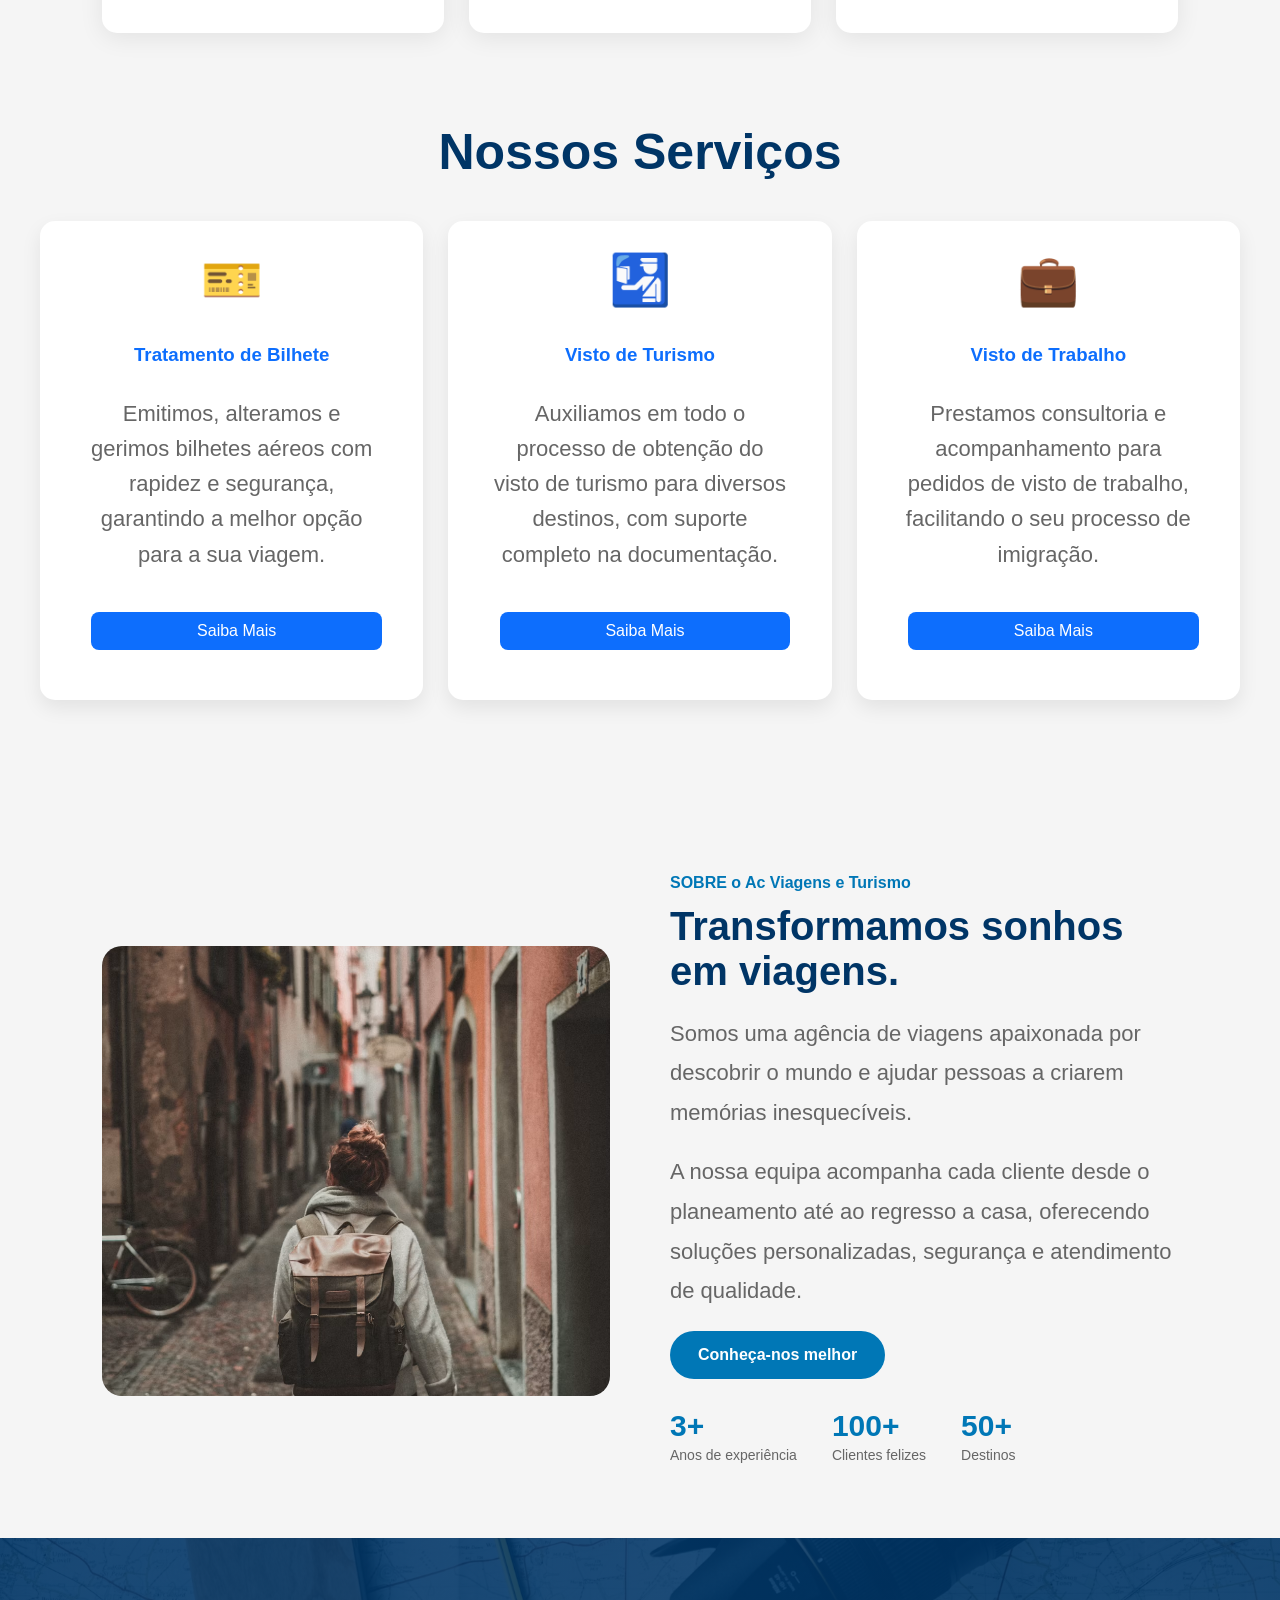
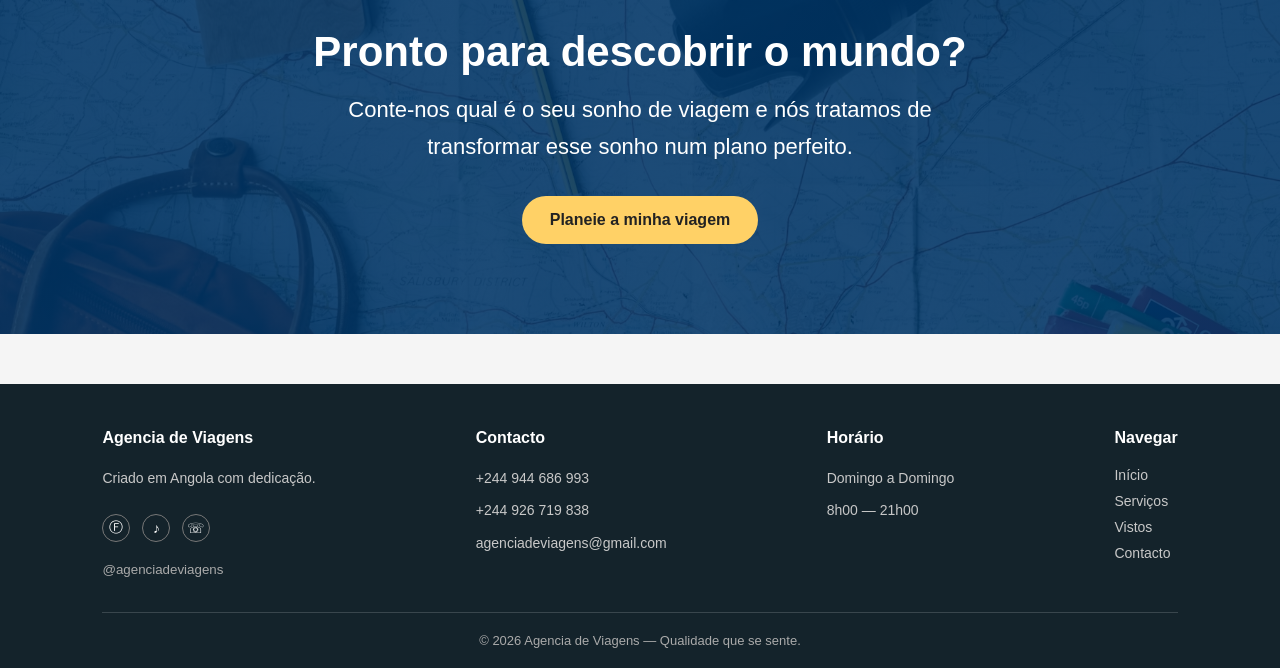
==== commit fed3caeb: "Adicionamos coisas ao site" ====
--- a/index.html
+++ b/index.html
@@ -26,158 +26,158 @@
     color:white;
 }
 
-.hero {
-            min-height: 100vh;
-            display: flex;
-            align-items: center;
-            padding: 120px 7% 80px;
-            position: relative;
-            background:
-                linear-gradient(rgba(0, 53, 102, 0.65), rgba(0, 53, 102, 0.65)),
-                url("https://images.unsplash.com/photo-1507525428034-b723cf961d3e?auto=format&fit=crop&w=1800&q=80")
-                center/cover;
+.hero{
+    min-height: 100vh;
+    display: flex;
+    align-items: center;
+    padding: 120px 7% 80px;
+    position: relative;
+    background:
+    linear-gradient(rgba(0, 53, 102, 0.65), rgba(0, 53, 102, 0.65)),
+    url("avi.jpg")
+    center/cover;
+}
+
+.hero-content{
+    max-width: 700px;
+    color: white;
+}
+
+.hero-content p:first-child{
+    color: #ffd166;
+    font-weight: bold;
+    font-size: 18px;
+    margin-bottom: 15px;
+}
+
+.hero h1{
+    font-size: clamp(45px, 6vw, 78px);
+    line-height: 1.05;
+    margin-bottom: 25px;
+}
+
+.hero h1 span{
+    color: #ffd166;
+}
+
+.hero-text{
+    font-size: 19px;
+    line-height: 1.7;
+    margin-bottom: 35px;
+    max-width: 600px;
+}
+
+.hero-buttons{
+    display: flex;
+    gap: 15px;
+    flex-wrap: wrap;
+}
+
+.btn{
+    display: inline-block;
+    padding: 15px 28px;
+    border-radius: 30px;
+    text-decoration: none;
+    font-weight: bold;
+    transition: 0.3s;
+}
+
+.btn-primary{
+    background:#ffd166;
+    color: #222;
+}
+
+.btn-primary:hover{
+    background: #ffd166;
+    transform: translateY(-3px);
+}
+
+.btn-outline{
+    border: 2px solid white;
+    color: white;
+}
+
+.btn-outline:hover{
+    background: white;
+    color: #003566;
+}
+section{
+    padding: 80px 7%;
         }
 
-        .hero-content {
-            max-width: 700px;
-            color: white;
-        }
-
-        .hero-content p:first-child {
-            color: #ffd166;
-            font-weight: bold;
-            font-size: 18px;
-            margin-bottom: 15px;
-        }
-
-        .hero h1 {
-            font-size: clamp(45px, 6vw, 78px);
-            line-height: 1.05;
-            margin-bottom: 25px;
-        }
-
-        .hero h1 span {
-            color: #ffd166;
-        }
-
-        .hero-text {
-            font-size: 19px;
-            line-height: 1.7;
-            margin-bottom: 35px;
-            max-width: 600px;
-        }
-
-        .hero-buttons {
-            display: flex;
-            gap: 15px;
-            flex-wrap: wrap;
-        }
-
-        .btn {
-            display: inline-block;
-            padding: 15px 28px;
-            border-radius: 30px;
-            text-decoration: none;
-            font-weight: bold;
-            transition: 0.3s;
-        }
-
-        .btn-primary {
-            background:#ffd166;
-            color: #222;
-        }
-
-        .btn-primary:hover {
-            background: #ffd166;
-            transform: translateY(-3px);
-        }
-
-        .btn-outline{
-            border: 2px solid white;
-            color: white;
-        }
-
-        .btn-outline:hover {
-            background: white;
-            color: #003566;
-        }
- section {
-            padding: 80px 7%;
-        }
-
-        .section-title {
-            text-align: center;
-            margin-bottom: 50px;
-        }
-
-        .section-title span {
-            color: #0077b6;
-            font-weight: bold;
-        }
-
-        .section-title h2 {
-            color: #003566;
-            font-size: 38px;
-            margin-top: 10px;
-        }
-
-        .section-title p {
-            color: #666;
-            margin-top: 12px;
-        }
+.section-title{
+    text-align: center;
+    margin-bottom: 50px;
+}
+
+.section-title span{
+    color: #0077b6;
+    font-weight: bold;
+}
+
+.section-title h2{
+    color: #003566;
+    font-size: 38px;
+    margin-top: 10px;
+}
+
+.section-title p{
+    color: #666;
+    margin-top: 12px;
+}
 
         /* DESTINOS */
-        .destinations {
-            display: grid;
-            grid-template-columns: repeat(3, 1fr);
-            gap: 25px;
-        }
-
-        .destination-card {
-            background: white;
-            border-radius: 15px;
-            overflow: hidden;
-            box-shadow: 0 5px 25px rgba(0,0,0,0.08);
-            transition: 0.3s;
-        }
-
-        .destination-card:hover {
-            transform: translateY(-8px);
-        }
-
-        .destination-image {
-            height: 230px;
-            background-size: cover;
-            background-position: center;
-        }
-
-        .image-paris {
-            background-image: url("paris.avif");
-        }
-
-        .image-dubai {
-            background-image: url("dubai.avif");
-        }
-
-        .image-maldives {
-            background-image: url("maldivas.avif");
-        }
-
-        .destination-info {
-            padding: 22px;
-        }
-
-        .destination-info h3 {
-            color: #003566;
-            font-size: 23px;
-            margin-bottom: 8px;
-        }
-
-        .destination-info p {
-            color: #666;
-            line-height: 1.6;
-            margin-bottom: 15px;
-        }
+.destinations{
+    display: grid;
+    grid-template-columns: repeat(3, 1fr);
+    gap: 25px;
+}
+
+.destination-card{
+    background: white;
+    border-radius: 15px;
+    overflow: hidden;
+    box-shadow: 0 5px 25px rgba(0,0,0,0.08);
+    transition: 0.3s;
+}
+
+.destination-card:hover{
+    transform: translateY(-8px);
+}
+
+.destination-image{
+    height: 230px;
+    background-size: cover;
+    background-position: center;
+}
+
+.image-paris{
+    background-image: url("paris.avif");
+}
+
+.image-dubai{
+    background-image: url("dubai.avif");
+}
+
+.image-maldives{
+    background-image: url("maldivas.avif");
+}
+
+.destination-info{
+    padding: 22px;
+}
+
+.destination-info h3{
+    color: #003566;
+    font-size: 23px;
+    margin-bottom: 8px;
+}
+
+.destination-info p{
+    color: #666;
+    line-height: 1.6;
+    margin-bottom: 15px;
+}
 
 section{
     padding:70px 8%;
@@ -325,128 +325,127 @@
   background: #0b5ed7;
 }
 
-.about {
-            display: grid;
-            grid-template-columns: 1fr 1fr;
-            gap: 60px;
-            align-items: center;
-        }
-
-        .about-image {
-            min-height: 450px;
-            border-radius: 20px;
-            background:
-                url("menino.avif")
-                center/cover;
-        }
-
-        .about-content span {
-            color: #0077b6;
-            font-weight: bold;
-        }
-
-        .about-content h2 {
-            color: #003566;
-            font-size: 40px;
-            margin: 12px 0 20px;
-        }
-
-        .about-content p {
-            color: #666;
-            line-height: 1.8;
-            margin-bottom: 20px;
-        }
-
-        .stats {
-            display: flex;
-            gap: 35px;
-            margin-top: 30px;
-        }
-
-        .stat h3 {
-            font-size: 30px;
-            color: #0077b6;
-        }
-
-        .stat p {
-            font-size: 14px;
-            margin: 0;
-        }
-
-        /* CTA */
-        .cta {
-            padding: 90px 7%;
-            margin-bottom: 50px;
-            text-align: center;
-            color: white;
-            background:
-                linear-gradient(rgba(0, 53, 102, 0.88), rgba(0, 53, 102, 0.88)),
-                url("pronto.avif")
-                center/cover;
-        }
-
-        .cta h2 {
-            font-size: 42px;
-            margin-bottom: 15px;
-        }
-
-        .cta p {
-            max-width: 650px;
-            margin: 0 auto 30px;
-            line-height: 1.7;
-        }
+.about{
+    display: grid;
+    grid-template-columns: 1fr 1fr;
+    gap: 60px;
+    align-items: center;
+}
+
+.about-image{
+    min-height: 450px;
+    border-radius: 20px;
+    background:
+    url("menino.avif")
+    center/cover;
+}
+
+.about-content span{
+    color: #0077b6;
+    font-weight: bold;
+}
+
+.about-content h2{
+    color: #003566;
+    font-size: 40px;
+    margin: 12px 0 20px;
+}
+
+.about-content p{
+    color: #666;
+    line-height: 1.8;
+    margin-bottom: 20px;
+}
+
+.stats {
+    display: flex;
+    gap: 35px;
+    margin-top: 30px;
+}
+
+.stat h3 {
+    font-size: 30px;
+    color: #0077b6;
+}
+
+.stat p {
+    font-size: 14px;
+    margin: 0;
+}
+
+     /* CTA */
+.cta{
+    padding: 90px 7%;
+    margin-bottom: 50px;
+    text-align: center;
+    color: white;
+    background:
+    linear-gradient(rgba(0, 53, 102, 0.88), rgba(0, 53, 102, 0.88)),
+    url("pronto.avif")
+    center/cover;
+}
+
+.cta h2{
+    font-size: 42px;
+    margin-bottom: 15px;
+}
+
+.cta p{
+    max-width: 650px;
+    margin: 0 auto 30px;
+    line-height: 1.7;
+}
  
 /* ================================
    TABLETS
    ================================ */
 @media (min-width: 701px) and (max-width: 1024px) {
-
-    .hero {
-        min-height: 80vh;
-        padding: 100px 5% 60px;
-    }
-
-    .hero h1 {
-        font-size: 50px;
-    }
-
-    .hero-text {
-        font-size: 17px;
-    }
-
-    section {
-        padding: 60px 5%;
-    }
-
-    .destinations {
-        grid-template-columns: repeat(2, 1fr);
-    }
-
-    .cards {
-        grid-template-columns: repeat(2, 1fr);
-        padding: 25px;
-    }
-
-    .about {
-        grid-template-columns: 1fr;
-        gap: 35px;
-    }
-
-    .about-image {
-        min-height: 350px;
-    }
-
-    .stats {
-        justify-content: center;
-    }
-
-    .cta {
-        padding: 70px 5%;
-    }
-
-    .cta h2 {
-        font-size: 35px;
-    }
+.hero{
+    min-height: 80vh;
+    padding: 100px 5% 60px;
+}
+
+.hero h1{
+    font-size: 50px;
+}
+
+.hero-text{
+font-size: 17px;
+}
+
+section{
+    padding: 60px 5%;
+}
+
+.destinations{
+    grid-template-columns: repeat(2, 1fr);
+}
+
+.cards {
+    grid-template-columns: repeat(2, 1fr);
+    padding: 25px;
+}
+
+.about{
+    grid-template-columns: 1fr;
+    gap: 35px;
+}
+
+.about-image{
+    min-height: 350px;
+}
+
+.stats{
+    justify-content: center;
+}
+
+.cta{
+    padding: 70px 5%;
+}
+
+.cta h2{
+    font-size: 35px;
+}
 }
 
 
@@ -456,173 +455,176 @@
 @media (max-width: 700px) {
 
     /* NAVBAR */
-    .navbar {
-        padding: 12px 20px;
-        position: relative;
-    }
-
-    .logo-img {
-        width: 45px;
-        height: 45px;
-    }
-
-    #logo h2 {
-        font-size: 18px;
-    }
+.navbar{
+    padding: 12px 20px;
+    position: relative;
+}
+
+.logo-img{
+    width: 45px;
+    height: 45px;
+}
+
+#logo h2{
+    font-size: 18px;
+}
 
     /* Ícone das 3 barras */
-    .menu-icon {
-        display: block;
-        font-size: 30px;
-        cursor: pointer;
-        color: #003566;
-    }
+.menu-icon{
+    display: block;
+    font-size: 30px;
+    cursor: pointer;
+    color: #003566;
+}
 
     /* Menu escondido */
-    .menu {
-        display: none;
-        position: absolute;
-        top: 100%;
-        left: 0;
-        width: 100%;
-        background: white;
-        flex-direction: column;
-        padding: 15px 0;
-        box-shadow: 0 5px 15px rgba(0,0,0,.15);
-        z-index: 999;
-    }
+.menu {
+    display: none;
+    position: absolute;
+    top: 100%;
+    left: 0;
+    width: 100%;
+    background: white;
+    flex-direction: column;
+    padding: 15px 0;
+    box-shadow: 0 5px 15px rgba(0,0,0,.15);
+    z-index: 999;
+}
 
     /* Menu aberto */
-    .menu.ativo {
-        display: flex;
-    }
-
-    .menu a {
-        width: 100%;
-        padding: 15px 20px;
-        text-align: center;
-    }
+.menu.ativo {
+    display: flex;
+}
+
+.menu a {
+    width: 100%;
+    padding: 15px 20px;
+    text-align: center;
+}
 
 
     /* HERO */
-    .hero {
-        min-height: 85vh;
-        padding: 100px 20px 50px;
-        text-align: center;
-    }
-
-    .hero-content {
-        width: 100%;
-    }
-
-    .hero h1 {
-        font-size: 38px;
-        line-height: 1.15;
-    }
-
-    .hero-content p:first-child {
-        font-size: 15px;
-    }
-
-    .hero-text {
-        font-size: 16px;
-        line-height: 1.5;
-    }
-
-    .hero-buttons {
-        flex-direction: column;
-        align-items: center;
-    }
-
-    .btn {
-        width: 90%;
-        text-align: center;
-        padding: 13px 20px;
-    }
+.hero{
+    min-height: 85vh;
+    padding: 100px 20px 50px;
+    text-align: center;
+}
+
+.hero-content{
+    width: 100%;
+}
+
+.hero h1{
+    font-size: 38px;
+    line-height: 1.15;
+}
+
+.hero-content p:first-child{
+    font-size: 15px;
+}
+
+.hero-text{
+    font-size: 16px;
+    line-height: 1.5;
+}
+
+.hero-buttons{
+    flex-direction: column;
+    align-items: center;
+}
+
+.btn{
+    width: 90%;
+    text-align: center;
+    padding: 13px 20px;
+}
 
 
     /* SEÇÕES */
-    section {
-        padding: 50px 20px;
-    }
-
-    .section-title {
-        margin-bottom: 30px;
-    }
-
-    .section-title h2 {
-        font-size: 28px;
-    }
+section{
+    padding: 50px 20px;
+}
+
+.section-title{
+    margin-bottom: 30px;
+}
+
+.section-title h2 {
+    font-size: 28px;
+}
 
 
     /* DESTINOS */
-    .destinations {
-        grid-template-columns: 1fr;
-        gap: 20px;
-    }
-
-    .destination-image {
-        height: 200px;
-    }
+.destinations{
+    grid-template-columns: 1fr;
+    gap: 20px;
+    margin-right: 20px;
+}
+
+.destination-image{
+    height: 200px;
+}
 
 
     /* SERVIÇOS */
-    .cards {
-        grid-template-columns: 1fr;
-        padding: 20px;
-        gap: 20px;
-    }
-
-    .card {
-        padding: 25px 20px;
-    }
-
-    .card img {
-        height: 200px;
-    }
+.cards{
+    grid-template-columns: 1fr;
+    padding: 20px;
+    gap: 20px;
+    margin-right: 20px;
+}
+
+.card{
+    padding: 25px 20px;
+}
+
+.card img{
+    height: 200px;
+}
 
 
     /* SOBRE */
-    .about {
-        grid-template-columns: 1fr;
-        gap: 30px;
-    }
-
-    .about-image {
-        min-height: 280px;
-    }
-
-    .about-content h2 {
-        font-size: 30px;
-    }
-
-    .about-content p {
-        font-size: 16px;
-        line-height: 1.6;
-    }
+.about{
+    grid-template-columns: 1fr;
+    gap: 30px;
+    margin-right: 20px;
+}
+
+.about-image{
+    min-height: 280px;
+}
+
+.about-content h2 {
+    font-size: 30px;
+}
+
+.about-content p{
+    font-size: 16px;
+    line-height: 1.6;
+}
 
 
     /* ESTATÍSTICAS */
-    .stats {
-        flex-direction: column;
-        align-items: center;
-        gap: 20px;
-        text-align: center;
-    }
-
-    .stat h3 {
-        font-size: 28px;
-    }
+.stats{
+    flex-direction: column;
+    align-items: center;
+    gap: 20px;
+    text-align: center;
+}
+
+.stat h3{
+    font-size: 28px;
+}
 
 
     /* CTA */
-    .cta {
-        padding: 60px 20px;
-    }
-
-    .cta h2 {
-        font-size: 30px;
-    }
+.cta{
+    padding: 60px 20px;
+}
+
+.cta h2{
+    font-size: 30px;
+}
 
     .cta p {
         font-size: 16px;
@@ -631,27 +633,27 @@
 
 
     /* FOOTER */
-    .footer {
-        padding: 40px 20px 20px;
-    }
-
-    .footer-container {
-        flex-direction: column;
-        text-align: center;
-        align-items: center;
-    }
-
-    .footer-col {
-        align-items: center;
-        width: 100%;
-    }
-
-    .social {
-        justify-content: center;
-    }
-}
-
-     .footer{
+.footer{
+    padding: 40px 20px 20px;
+}
+
+.footer-container{
+    flex-direction: column;
+    text-align: center;
+    align-items: center;
+}
+
+.footer-col{
+    align-items: center;
+    width: 100%;
+}
+
+.social{
+    justify-content: center;
+}
+}
+
+.footer{
     background:#14232b;
     color:white;
     padding:45px 8% 20px;
@@ -804,12 +806,12 @@
             </p>
 
             <div class="hero-buttons">
+                
+                <a href="contacto.html" class="btn btn-outline">
+                    Fale connosco
+                </a>
                 <a href="#destinos" class="btn btn-primary">
                     Explorar destinos
-                </a>
-
-                <a href="contacto.html" class="btn btn-outline">
-                    Fale connosco
                 </a>
                 <a class="btn moreno" href="#sobre">Sobre</a>
             </div>
@@ -864,7 +866,7 @@
         </div>
     </section>
 
- <h2 style="margin-top: 20px;font-size: 60px;text-align: center;font-family:Lobster, sans-ser;color: #0d6efd;">Nossos Serviços</h2>
+ <h2 style="margin-top: 20px;font-size: 50px;text-align: center;color: #003566;">Nossos Serviços</h2>
 
 <div class="cards">
    
--- a/estilo.css
+++ b/estilo.css
@@ -57,9 +57,9 @@
     font-size: 30px;
     flex: 20%;
     margin-left:10px;
-     font-family: "Lobster", sans-ser;
-     color: #0d6efd;
+    color:  #0d6efd;
 }
+/*font-family: "Lobster", sans-ser;*/
 
 #logo{
     
--- a/estilo.css
+++ b/estilo.css
@@ -57,9 +57,9 @@
     font-size: 30px;
     flex: 20%;
     margin-left:10px;
-     font-family: "Lobster", sans-ser;
-     color: #0d6efd;
+    color:  #0d6efd;
 }
+/*font-family: "Lobster", sans-ser;*/
 
 #logo{
     
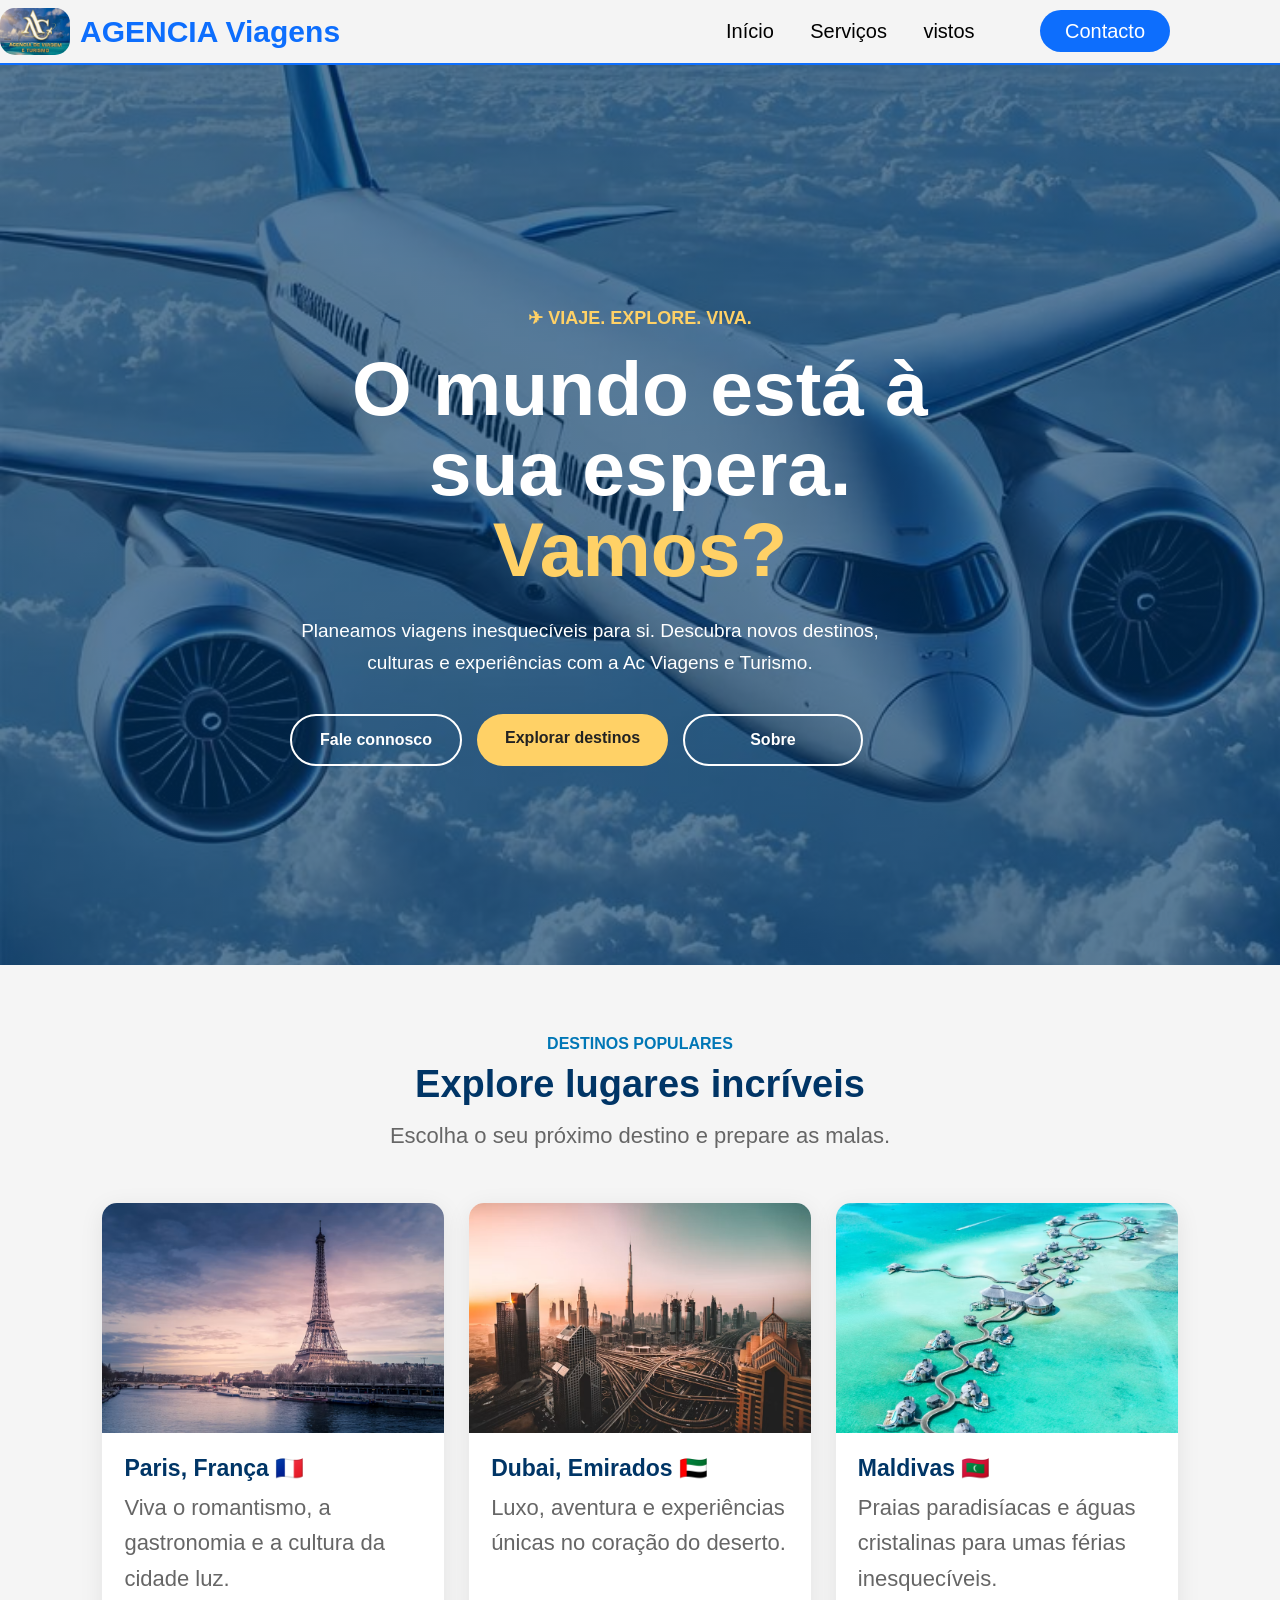
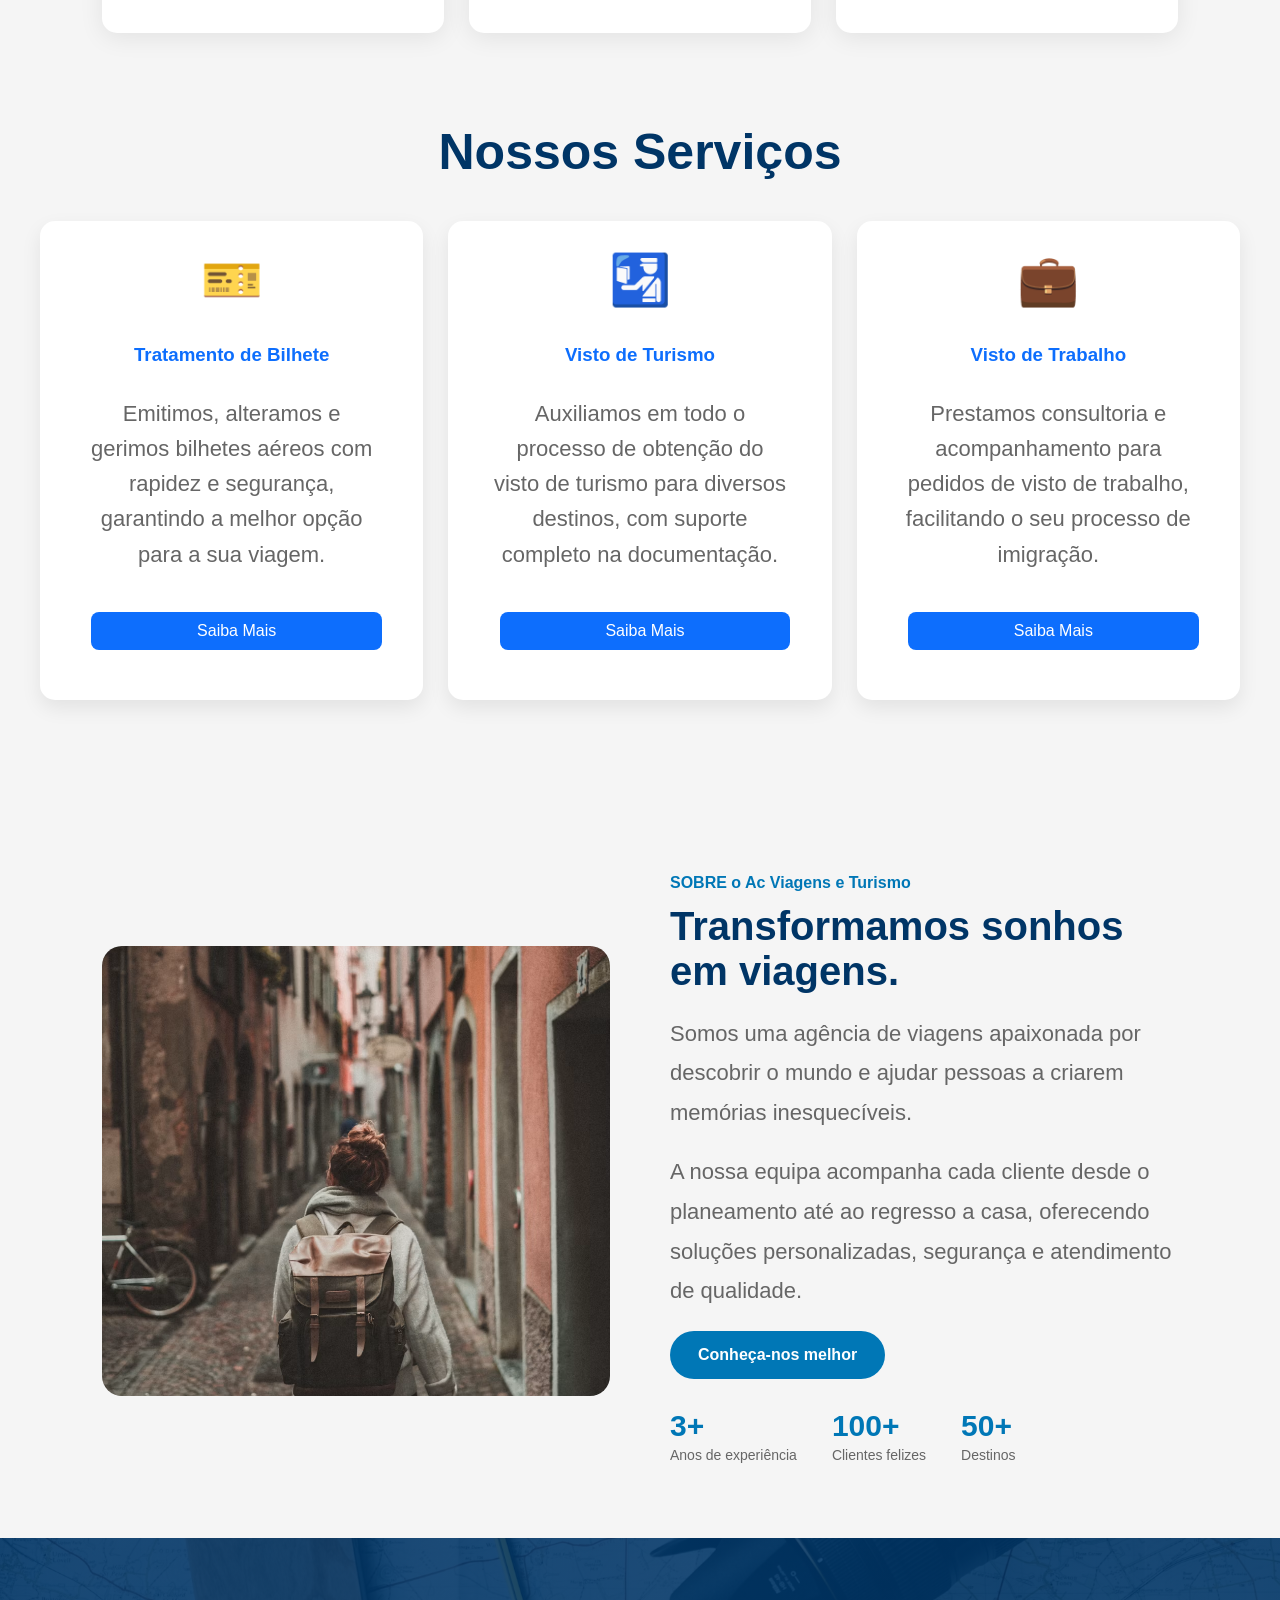
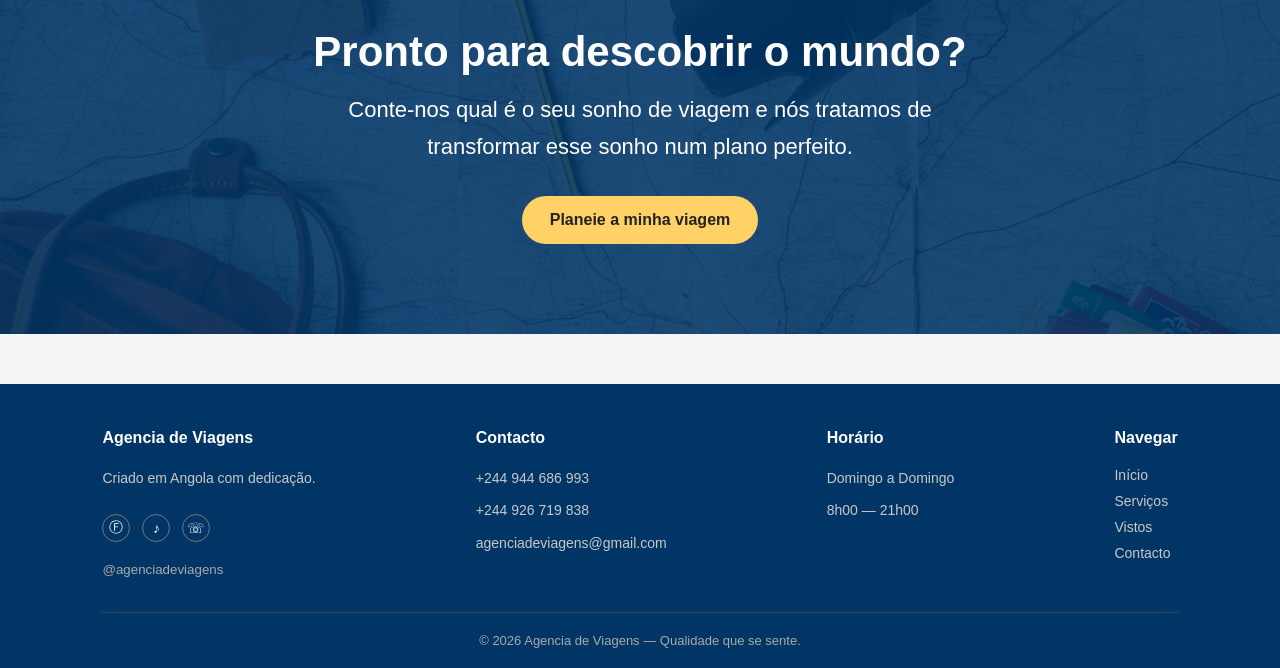
==== commit 8da023c0: "Atualizei o footer" ====
--- a/index.html
+++ b/index.html
@@ -654,7 +654,7 @@
 }
 
 .footer{
-    background:#14232b;
+    background:  #003566;
     color:white;
     padding:45px 8% 20px;
     font-family:Arial, sans-serif;
--- a/estilo.css
+++ b/estilo.css
@@ -28,7 +28,7 @@
 }
 
 .navbar{
-      border-bottom: 2px solid  #0d6efd;
+    border-bottom: 2px solid  #0d6efd;
     display: flex;
     flex-flow: row wrap;
    height: 100%;
@@ -82,7 +82,7 @@
 }
 .menu a:hover{
    color: blue;
-    border-bottom: 4px solid #180F4A;
+   border-bottom: 4px solid #180F4A;
 }
 
 #botao{
--- a/estilo.css
+++ b/estilo.css
@@ -28,7 +28,7 @@
 }
 
 .navbar{
-      border-bottom: 2px solid  #0d6efd;
+    border-bottom: 2px solid  #0d6efd;
     display: flex;
     flex-flow: row wrap;
    height: 100%;
@@ -82,7 +82,7 @@
 }
 .menu a:hover{
    color: blue;
-    border-bottom: 4px solid #180F4A;
+   border-bottom: 4px solid #180F4A;
 }
 
 #botao{
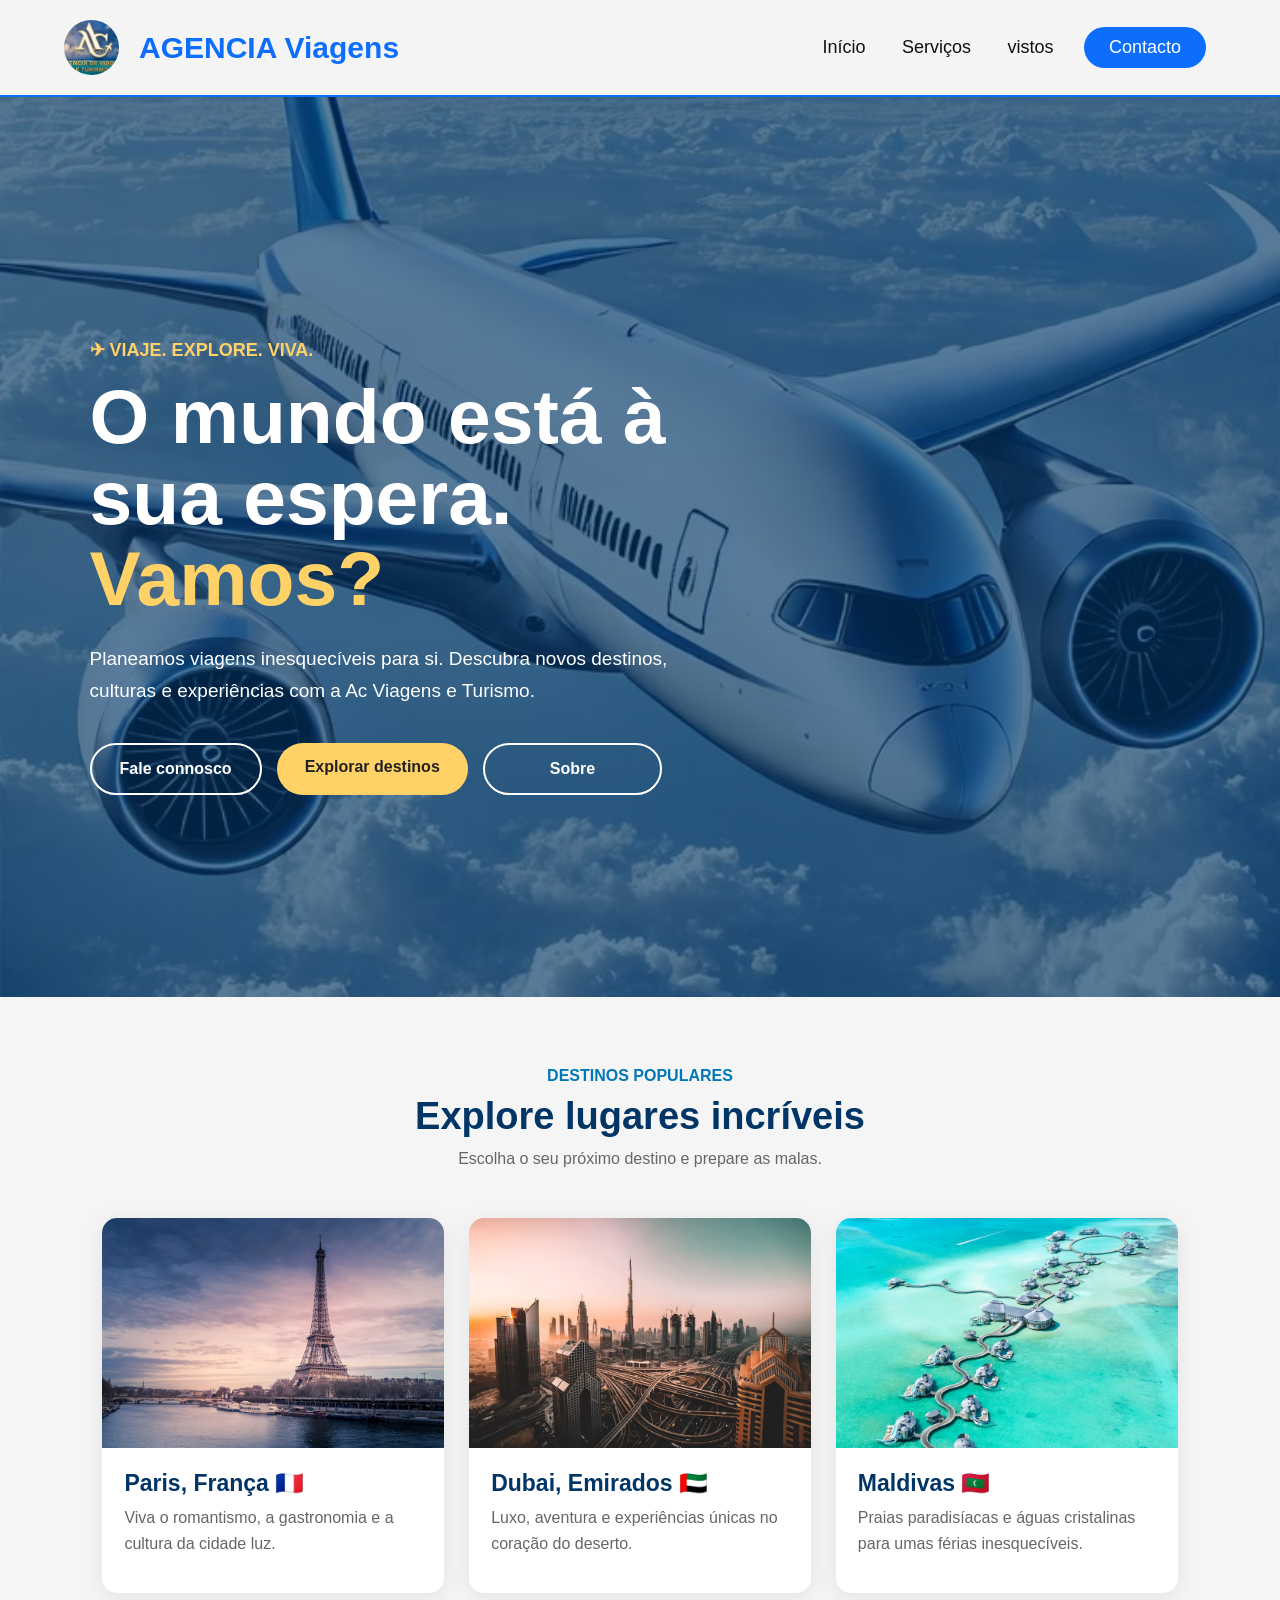
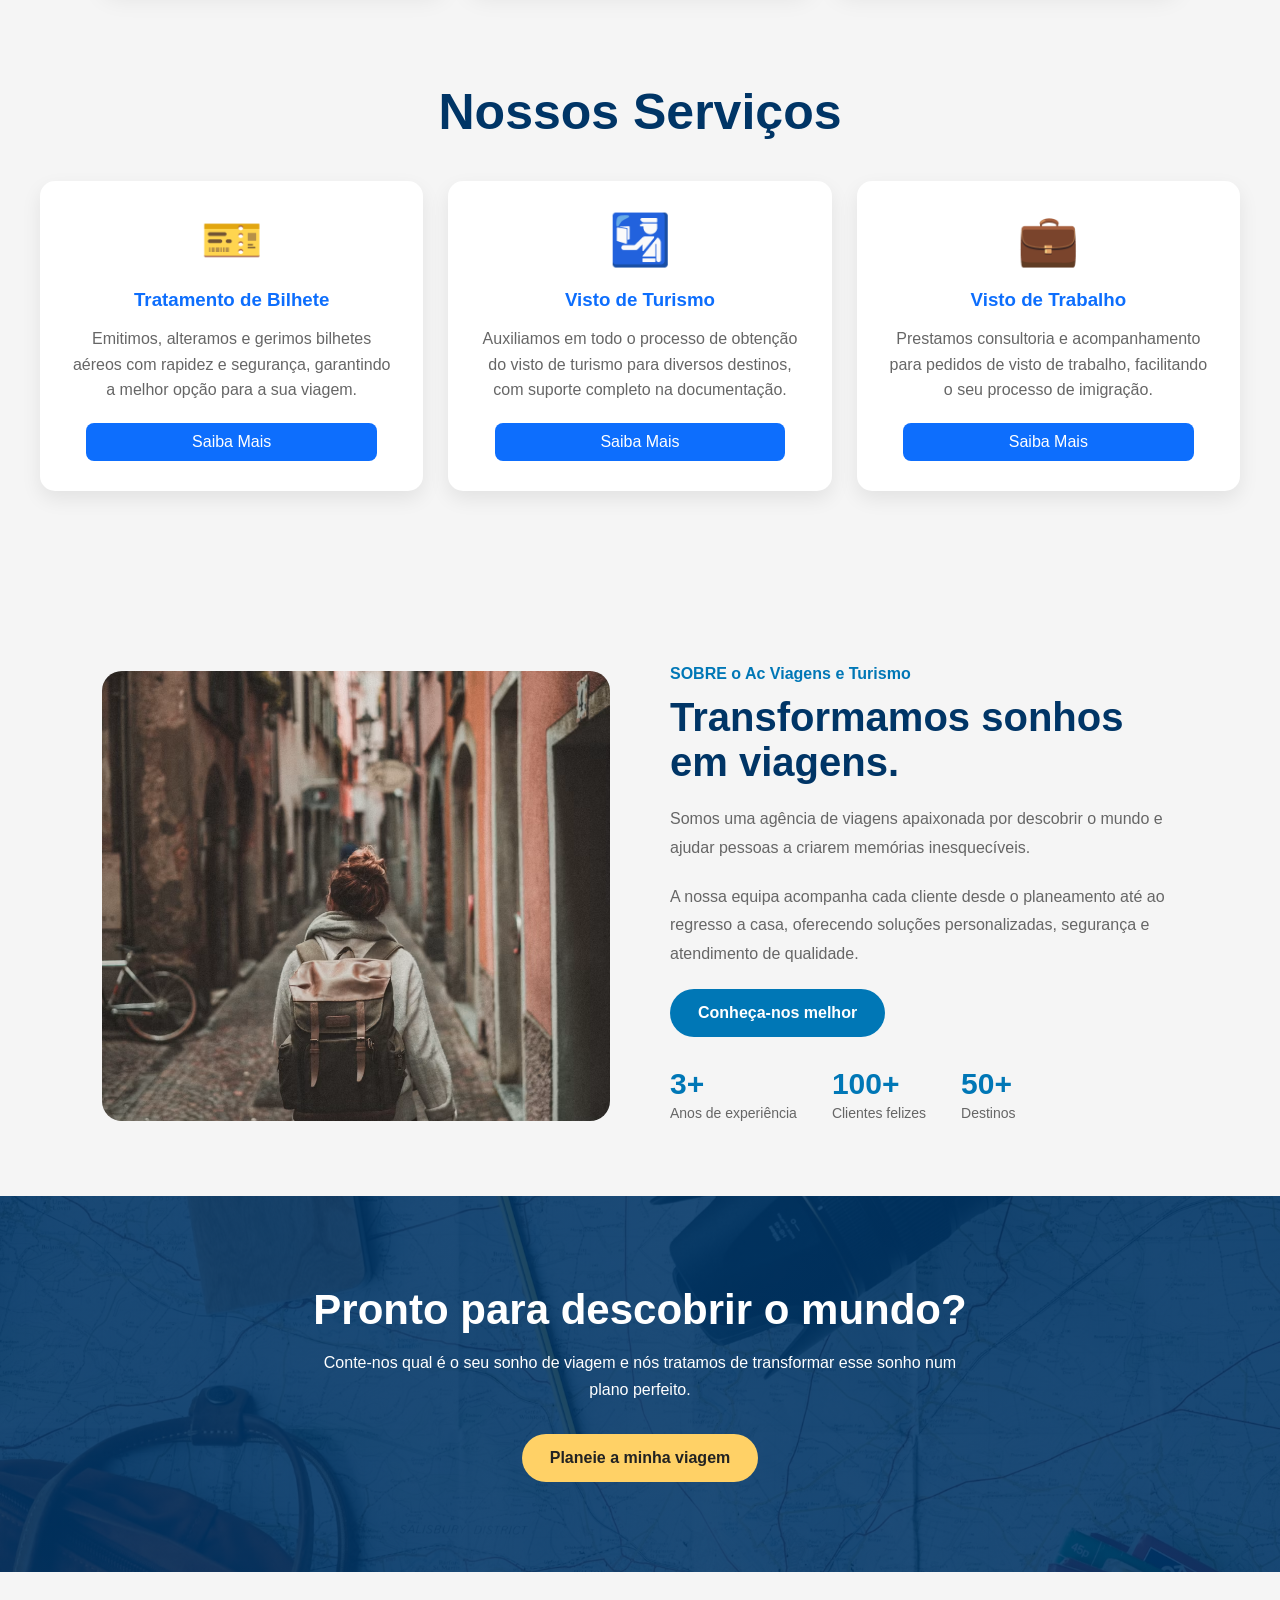
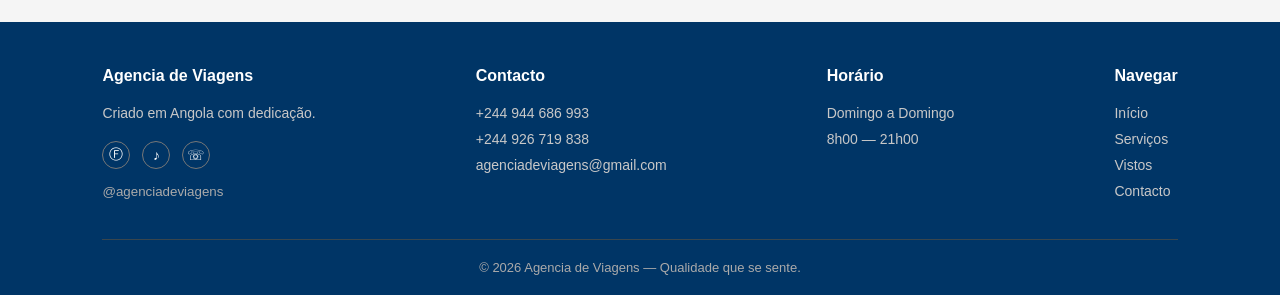
==== commit aedde50b: "Adicionei coisas ao site" ====
--- a/index.html
+++ b/index.html
@@ -12,750 +12,8 @@
 <link rel="stylesheet" href="estilo.css">
     <title>AC Agencia de Viagens</title>
     <link rel="stylesheet" href="estilo.css">
-    <link rel="stylesheet" href="responsivel.css">
-     <style>
-.hero{
-    height:80vh;
-    background:linear-gradient(rgba(0,0,0,.6),rgba(0,0,0,.6)), url("praia1.jpg");
-    background-size:cover;
-    background-position:center;
-    display:flex;
-    justify-content:center;
-    align-items:center;
-    text-align:center;
-    color:white;
-}
-
-.hero{
-    min-height: 100vh;
-    display: flex;
-    align-items: center;
-    padding: 120px 7% 80px;
-    position: relative;
-    background:
-    linear-gradient(rgba(0, 53, 102, 0.65), rgba(0, 53, 102, 0.65)),
-    url("avi.jpg")
-    center/cover;
-}
-
-.hero-content{
-    max-width: 700px;
-    color: white;
-}
-
-.hero-content p:first-child{
-    color: #ffd166;
-    font-weight: bold;
-    font-size: 18px;
-    margin-bottom: 15px;
-}
-
-.hero h1{
-    font-size: clamp(45px, 6vw, 78px);
-    line-height: 1.05;
-    margin-bottom: 25px;
-}
-
-.hero h1 span{
-    color: #ffd166;
-}
-
-.hero-text{
-    font-size: 19px;
-    line-height: 1.7;
-    margin-bottom: 35px;
-    max-width: 600px;
-}
-
-.hero-buttons{
-    display: flex;
-    gap: 15px;
-    flex-wrap: wrap;
-}
-
-.btn{
-    display: inline-block;
-    padding: 15px 28px;
-    border-radius: 30px;
-    text-decoration: none;
-    font-weight: bold;
-    transition: 0.3s;
-}
-
-.btn-primary{
-    background:#ffd166;
-    color: #222;
-}
-
-.btn-primary:hover{
-    background: #ffd166;
-    transform: translateY(-3px);
-}
-
-.btn-outline{
-    border: 2px solid white;
-    color: white;
-}
-
-.btn-outline:hover{
-    background: white;
-    color: #003566;
-}
-section{
-    padding: 80px 7%;
-        }
-
-.section-title{
-    text-align: center;
-    margin-bottom: 50px;
-}
-
-.section-title span{
-    color: #0077b6;
-    font-weight: bold;
-}
-
-.section-title h2{
-    color: #003566;
-    font-size: 38px;
-    margin-top: 10px;
-}
-
-.section-title p{
-    color: #666;
-    margin-top: 12px;
-}
-
-        /* DESTINOS */
-.destinations{
-    display: grid;
-    grid-template-columns: repeat(3, 1fr);
-    gap: 25px;
-}
-
-.destination-card{
-    background: white;
-    border-radius: 15px;
-    overflow: hidden;
-    box-shadow: 0 5px 25px rgba(0,0,0,0.08);
-    transition: 0.3s;
-}
-
-.destination-card:hover{
-    transform: translateY(-8px);
-}
-
-.destination-image{
-    height: 230px;
-    background-size: cover;
-    background-position: center;
-}
-
-.image-paris{
-    background-image: url("paris.avif");
-}
-
-.image-dubai{
-    background-image: url("dubai.avif");
-}
-
-.image-maldives{
-    background-image: url("maldivas.avif");
-}
-
-.destination-info{
-    padding: 22px;
-}
-
-.destination-info h3{
-    color: #003566;
-    font-size: 23px;
-    margin-bottom: 8px;
-}
-
-.destination-info p{
-    color: #666;
-    line-height: 1.6;
-    margin-bottom: 15px;
-}
-
-section{
-    padding:70px 8%;
-}
-
-
-.top{
-    text-align: center;
-      margin-top: 100px;
-    margin-bottom: 100px;
-}
-
-.titulo{
-    text-align:center;
-    margin-bottom:40px;
-    font-size:35px;
-}
-
-.cards{
-    display:grid;
-    grid-template-columns:repeat(auto-fit,minmax(280px,1fr));
-    gap:25px;
-}
-
-.card{
-    background:white;
-    border-radius:12px;
-    overflow:hidden;
-     box-shadow:0 5px 15px rgba(0, 0, 0, 0.147);
-    transition: .3s;
-}
-
-.card a {
-  display: inline-block;
-  text-decoration: none;
-  background: goldenrod;
-  color: #fff;
-  padding: 10px 20px;
-  border-radius: 8px;
-  transition: .3s;
-  width: 90%;
-  text-align: center;
-  margin-left: 10px;
-  margin-bottom: 20px;
-  opacity: 1;
-}
-
-.card a:hover{
-   opacity: 0.7;
-}
-
-.card:hover{
-         transform:translateY(-8px);
-          box-shadow: 0 8px 20px rgba(0, 0, 0, 0.281);
-    }
-
-.card img{
-    width:100%;
-    height:220px;
-    object-fit:cover;
-    border-radius: 5px;
-}
-
-.card h3{
-    padding:15px;
-}
-
-.card p{
-    padding:0 15px 20px;
-}
-
-.preco{
-    color:goldenrod;
-    font-size:22px;
-    font-weight:bold;
-}
-.conteudo{
-    position:relative;
-    z-index:1;
-    color:#fff;
-    max-width:700px;
-    padding:20px;
-}
-
-h1{
-    font-size:60px;
-    margin-bottom:20px;
-}
-
-p{
-    font-size:22px;
-    line-height:1.6;
-    margin-bottom:30px;
-}
-
-.cards {
-  display: grid;
-  grid-template-columns: repeat(auto-fit, minmax(280px, 1fr));
-  gap: 25px;
-  padding: 40px;
-  margin-bottom: 5%;
-}
-
-.card {
-  background: #fff;
-  border-radius: 15px;
-  padding: 30px;
-  text-align: center;
-  box-shadow: 0 8px 20px rgba(0,0,0,.08);
-  transition: .3s;
-}
-
-.card:hover {
-  transform: translateY(-8px);
-  box-shadow: 0 15px 30px rgba(0,0,0,.15);
-}
-
-.icon {
-  font-size: 50px;
-  margin-bottom: 20px;
-}
-
-.card h3 {
-  color: #0d6efd;
-  margin-bottom: 15px;
-}
-
-.card p {
-  color: #666;
-  line-height: 1.6;
-  margin-bottom: 20px;
-}
-
-.card a {
-  display: inline-block;
-  text-decoration: none;
-  background: #0d6efd;
-  color: #fff;
-  padding: 10px 20px;
-  border-radius: 8px;
-  transition: .3s;
-}
-
-.card a:hover {
-  background: #0b5ed7;
-}
-
-.about{
-    display: grid;
-    grid-template-columns: 1fr 1fr;
-    gap: 60px;
-    align-items: center;
-}
-
-.about-image{
-    min-height: 450px;
-    border-radius: 20px;
-    background:
-    url("menino.avif")
-    center/cover;
-}
-
-.about-content span{
-    color: #0077b6;
-    font-weight: bold;
-}
-
-.about-content h2{
-    color: #003566;
-    font-size: 40px;
-    margin: 12px 0 20px;
-}
-
-.about-content p{
-    color: #666;
-    line-height: 1.8;
-    margin-bottom: 20px;
-}
-
-.stats {
-    display: flex;
-    gap: 35px;
-    margin-top: 30px;
-}
-
-.stat h3 {
-    font-size: 30px;
-    color: #0077b6;
-}
-
-.stat p {
-    font-size: 14px;
-    margin: 0;
-}
-
-     /* CTA */
-.cta{
-    padding: 90px 7%;
-    margin-bottom: 50px;
-    text-align: center;
-    color: white;
-    background:
-    linear-gradient(rgba(0, 53, 102, 0.88), rgba(0, 53, 102, 0.88)),
-    url("pronto.avif")
-    center/cover;
-}
-
-.cta h2{
-    font-size: 42px;
-    margin-bottom: 15px;
-}
-
-.cta p{
-    max-width: 650px;
-    margin: 0 auto 30px;
-    line-height: 1.7;
-}
- 
-/* ================================
-   TABLETS
-   ================================ */
-@media (min-width: 701px) and (max-width: 1024px) {
-.hero{
-    min-height: 80vh;
-    padding: 100px 5% 60px;
-}
-
-.hero h1{
-    font-size: 50px;
-}
-
-.hero-text{
-font-size: 17px;
-}
-
-section{
-    padding: 60px 5%;
-}
-
-.destinations{
-    grid-template-columns: repeat(2, 1fr);
-}
-
-.cards {
-    grid-template-columns: repeat(2, 1fr);
-    padding: 25px;
-}
-
-.about{
-    grid-template-columns: 1fr;
-    gap: 35px;
-}
-
-.about-image{
-    min-height: 350px;
-}
-
-.stats{
-    justify-content: center;
-}
-
-.cta{
-    padding: 70px 5%;
-}
-
-.cta h2{
-    font-size: 35px;
-}
-}
-
-
-/* ================================
-   TELEFONES
-   ================================ */
-@media (max-width: 700px) {
-
-    /* NAVBAR */
-.navbar{
-    padding: 12px 20px;
-    position: relative;
-}
-
-.logo-img{
-    width: 45px;
-    height: 45px;
-}
-
-#logo h2{
-    font-size: 18px;
-}
-
-    /* Ícone das 3 barras */
-.menu-icon{
-    display: block;
-    font-size: 30px;
-    cursor: pointer;
-    color: #003566;
-}
-
-    /* Menu escondido */
-.menu {
-    display: none;
-    position: absolute;
-    top: 100%;
-    left: 0;
-    width: 100%;
-    background: white;
-    flex-direction: column;
-    padding: 15px 0;
-    box-shadow: 0 5px 15px rgba(0,0,0,.15);
-    z-index: 999;
-}
-
-    /* Menu aberto */
-.menu.ativo {
-    display: flex;
-}
-
-.menu a {
-    width: 100%;
-    padding: 15px 20px;
-    text-align: center;
-}
-
-
-    /* HERO */
-.hero{
-    min-height: 85vh;
-    padding: 100px 20px 50px;
-    text-align: center;
-}
-
-.hero-content{
-    width: 100%;
-}
-
-.hero h1{
-    font-size: 38px;
-    line-height: 1.15;
-}
-
-.hero-content p:first-child{
-    font-size: 15px;
-}
-
-.hero-text{
-    font-size: 16px;
-    line-height: 1.5;
-}
-
-.hero-buttons{
-    flex-direction: column;
-    align-items: center;
-}
-
-.btn{
-    width: 90%;
-    text-align: center;
-    padding: 13px 20px;
-}
-
-
-    /* SEÇÕES */
-section{
-    padding: 50px 20px;
-}
-
-.section-title{
-    margin-bottom: 30px;
-}
-
-.section-title h2 {
-    font-size: 28px;
-}
-
-
-    /* DESTINOS */
-.destinations{
-    grid-template-columns: 1fr;
-    gap: 20px;
-    margin-right: 20px;
-}
-
-.destination-image{
-    height: 200px;
-}
-
-
-    /* SERVIÇOS */
-.cards{
-    grid-template-columns: 1fr;
-    padding: 20px;
-    gap: 20px;
-    margin-right: 20px;
-}
-
-.card{
-    padding: 25px 20px;
-}
-
-.card img{
-    height: 200px;
-}
-
-
-    /* SOBRE */
-.about{
-    grid-template-columns: 1fr;
-    gap: 30px;
-    margin-right: 20px;
-}
-
-.about-image{
-    min-height: 280px;
-}
-
-.about-content h2 {
-    font-size: 30px;
-}
-
-.about-content p{
-    font-size: 16px;
-    line-height: 1.6;
-}
-
-
-    /* ESTATÍSTICAS */
-.stats{
-    flex-direction: column;
-    align-items: center;
-    gap: 20px;
-    text-align: center;
-}
-
-.stat h3{
-    font-size: 28px;
-}
-
-
-    /* CTA */
-.cta{
-    padding: 60px 20px;
-}
-
-.cta h2{
-    font-size: 30px;
-}
-
-    .cta p {
-        font-size: 16px;
-        line-height: 1.6;
-    }
-
-
-    /* FOOTER */
-.footer{
-    padding: 40px 20px 20px;
-}
-
-.footer-container{
-    flex-direction: column;
-    text-align: center;
-    align-items: center;
-}
-
-.footer-col{
-    align-items: center;
-    width: 100%;
-}
-
-.social{
-    justify-content: center;
-}
-}
-
-.footer{
-    background:  #003566;
-    color:white;
-    padding:45px 8% 20px;
-    font-family:Arial, sans-serif;
-}
-
-
-.footer-container{
-    display:flex;
-    justify-content:space-between;
-    gap:30px;
-    flex-wrap:wrap;
-}
-
-
-.footer-col{
-    display:flex;
-    flex-direction:column;
-}
-
-
-.footer-col h3{
-    font-size:16px;
-    margin-bottom:15px;
-}
-
-
-.footer-col p{
-    margin:5px 0;
-    color:#c8c8c8;
-    font-size:14px;
-}
-
-
-.footer-col a{
-    text-decoration:none;
-    color:#c8c8c8;
-    margin:5px 0;
-    font-size:14px;
-}
-
-
-.social{
-    display:flex;
-    gap:12px;
-    margin:15px 0;
-}
-
-
-.social a{
-    width:28px;
-    height:28px;
-    border:1px solid #777;
-    border-radius:50%;
-    display:flex;
-    align-items:center;
-    justify-content:center;
-    color:white;
-}
-
-
-.footer small{
-    color:#aaa;
-}
-
-
-.copyright{
-    border-top:1px solid #39464d;
-    text-align:center;
-    margin-top:35px;
-    padding-top:20px;
-    color:#aaa;
-    font-size:13px;
-}
-
-
-/* Responsivo */
-@media(max-width:700px){
-
-.footer-container{
-    flex-direction:column;
-}
-
-}
-.moreno{
-    padding: 15px 65px;
-    border: 2px solid rgb(255, 255, 255);
-    color: white;
-    border-radius: 30px;
-    text-decoration: none;
-    font-weight: bold;
-    transition: .3s;
-}
-.moreno:hover{
-    color: #003566;
-   background-color: white;
-   transform: translatey(-3px);
-}
-
-</style>
 </head>
-<body>
+<body class="page-home">
      <nav class="navbar">
 
     <img class="logo-img" src="logo.jpg">
@@ -791,7 +49,7 @@
 }
 </script>
    
-<section class="hero" id="inicio">
+<section class="hero hero-home" id="inicio">
         <div class="hero-content">
             <p>✈ VIAJE. EXPLORE. VIVA.</p>
 
@@ -866,7 +124,7 @@
         </div>
     </section>
 
- <h2 style="margin-top: 20px;font-size: 50px;text-align: center;color: #003566;">Nossos Serviços</h2>
+ <h2 class="services-title">Nossos Serviços</h2>
 
 <div class="cards">
    
@@ -877,7 +135,7 @@
       Emitimos, alteramos e gerimos bilhetes aéreos com rapidez e segurança,
       garantindo a melhor opção para a sua viagem.
     </p>
-    <a style="text-decoration: none;" href="serviços.html">Saiba Mais</a>
+    <a href="serviços.html">Saiba Mais</a>
   </div>
 
   <div class="card">
@@ -887,7 +145,7 @@
       Auxiliamos em todo o processo de obtenção do visto de turismo para diversos
       destinos, com suporte completo na documentação.
     </p>
-    <a style="text-decoration: none;" href="serviços.html">Saiba Mais</a>
+    <a href="serviços.html">Saiba Mais</a>
   </div>
 
   <div class="card">
@@ -897,7 +155,7 @@
       Prestamos consultoria e acompanhamento para pedidos de visto de trabalho,
       facilitando o seu processo de imigração.
     </p>
-    <a style="text-decoration: none;" href="serviços.html">Saiba Mais</a>
+    <a href="serviços.html">Saiba Mais</a>
   </div>
 </div>
 
@@ -907,7 +165,7 @@
             <div class="about-image"></div>
 
                <div class="about-content">
-                <span> <a style="text-decoration: none;" href="#sobre"></a>SOBRE o Ac Viagens e Turismo</a></span>
+                <span> <a href="#sobre"></a>SOBRE o Ac Viagens e Turismo</a></span>
 
                 <h2>Transformamos sonhos em viagens.</h2>
 
@@ -922,7 +180,7 @@
                     segurança e atendimento de qualidade.
                 </p>
 
-                <a style="background:  #0077b6;color: white;" href="contacto.html" class="btn btn-primary">
+                <a href="contacto.html" class="btn btn-primary">
                     Conheça-nos melhor
                 </a>
 
--- a/estilo.css
+++ b/estilo.css
@@ -1,116 +1,1121 @@
 @import url('https://fonts.googleapis.com/css2?family=Lobster&family=Roboto:ital,wght@0,100..900;1,100..900&display=swap');
-*{
-        margin:0;
-    padding:0;
-    box-sizing:border-box;
-    font-family:Arial, Helvetica, sans-serif;
-    padding-left: 0;
-}
- 
-body{
+
+/* =========================================================
+   1. RESET / BASE
+   ========================================================= */
+* {
     margin: 0;
-     font-family: "Roboto", sans-serif;
-     color: var(--cream);
-     background: var(--black);
-     overflow-x: hidden;
-      background:#f5f5f5;
-}
-
-/* Animação de entrada */
+    padding: 0;
+    box-sizing: border-box;
+}
+
+html {
+    scroll-behavior: smooth;
+}
+
+body {
+    margin: 0;
+    font-family: "Roboto", Arial, Helvetica, sans-serif;
+    color: #222;
+    background: #f5f5f5;
+    overflow-x: hidden;
+}
+
+a {
+    text-decoration: none;
+}
+
+button,
+input,
+select,
+textarea {
+    font: inherit;
+}
+
+/* =========================================================
+   2. ANIMAÇÕES / TRANSIÇÕES
+   ========================================================= */
 .animar {
     opacity: 0;
     transform: translateY(50px);
     transition: opacity .8s ease, transform .8s ease;
 }
+
 .animar.mostrar {
     opacity: 1;
     transform: translateY(0);
 }
 
-.navbar{
-    border-bottom: 2px solid  #0d6efd;
+@view-transition {
+    navigation: auto;
+}
+
+::view-transition-group(:root) {
+    animation-duration: 1s;
+}
+
+/* =========================================================
+   3. NAVBAR / CABEÇALHO
+   ========================================================= */
+.navbar {
+    width: 100%;
+    min-height: 75px;
+    padding: 12px 5%;
+    border-bottom: 2px solid #0d6efd;
     display: flex;
     flex-flow: row wrap;
-   height: 100%;
-   background:rgba(245, 245, 245, 0.558);
     justify-content: center;
     align-items: center;
-    }
-
-    
-button{
-     background: blue;
-    padding: 10px 25px;
-    color: white;
-    border-radius: 30px;
-    margin-right: 10%;
-    margin-left: 5%;
-    margin-top: 5%;
-}
-
-   button:hover{
-        border: none;
-   color: black;
-   }
- 
-#logo h2{
-    font-size: 30px;
-    flex: 20%;
-    margin-left:10px;
-    color:  #0d6efd;
-}
-/*font-family: "Lobster", sans-ser;*/
-
-#logo{
-    
-    color:#180F4A;
+    gap: 10px;
+    background: rgba(245, 245, 245, .95);
+    position: relative;
+    z-index: 1000;
+}
+
+.logo-img {
+    width: 55px;
+    height: 55px;
+    object-fit: cover;
+    border-radius: 50%;
+}
+
+#logo {
+    color: #180f4a;
     font-size: 30px;
     text-align: right;
 }
 
-.menu{
-    flex: 70%;
+#logo h2 {
+    font-size: 30px;
+    margin-left: 10px;
+    color: #0d6efd;
+}
+
+.menu {
+    flex: 1;
     text-align: right;
-    padding: 20px;
-}  
-
-.menu a{
-    color: black;
+    padding: 10px;
+}
+
+.menu a {
+    color: #111;
     text-decoration: none;
-    font-size: 20px;
-    padding: 20px 16px;
-}
-.menu a:hover{
-   color: blue;
-   border-bottom: 4px solid #180F4A;
-}
-
-#botao{
+    font-size: 18px;
+    padding: 15px 16px;
+    display: inline-block;
+    transition: .3s;
+}
+
+.menu a:hover {
+    color: #0d6efd;
+    border-bottom: 3px solid #180f4a;
+}
+
+#botao {
     background: #0d6efd;
     padding: 10px 25px;
     color: white;
     border-radius: 30px;
-    margin-right: 10%;
-    margin-left: 5%;
+    margin-left: 10px;
     opacity: 1;
 }
 
-#botao:hover{
+#botao:hover {
     border: none;
-    opacity: 0.7;
-  
-}
-
-.inic{
+    opacity: .7;
+}
+
+.menu-icon {
+    display: none;
+    font-size: 30px;
+    cursor: pointer;
+    color: #003566;
+    user-select: none;
+}
+
+/* =========================================================
+   4. ELEMENTOS GERAIS
+   ========================================================= */
+section {
+    padding: 70px 8%;
+}
+
+.btn {
+    display: inline-block;
+    padding: 15px 28px;
+    border-radius: 30px;
+    text-decoration: none;
+    font-weight: bold;
+    transition: .3s;
+    border: none;
+    cursor: pointer;
+}
+
+.btn-primary {
+    background: #ffd166;
+    color: #222;
+}
+
+.btn-primary:hover {
+    background: #ffd166;
+    transform: translateY(-3px);
+}
+
+.btn-outline {
+    border: 2px solid white;
+    color: white;
+}
+
+.btn-outline:hover {
+    background: white;
+    color: #003566;
+}
+
+.moreno {
+    padding: 15px 65px;
+    border: 2px solid white;
+    color: white;
+    border-radius: 30px;
+    text-decoration: none;
+    font-weight: bold;
+    transition: .3s;
+}
+
+.moreno:hover {
+    color: #003566;
+    background-color: white;
+    transform: translateY(-3px);
+}
+
+/* =========================================================
+   5. PÁGINA INICIAL — HERO
+   ========================================================= */
+.hero {
+    min-height: 91vh;
+    display: flex;
+    align-items: center;
+    justify-content: center;
+    padding: 100px 7% 70px;
+    position: relative;
+    background-size: cover;
+    background-position: center;
+    background-repeat: no-repeat;
     text-align: center;
-}
-
-
-@view-transition{
-    navigation:auto
-}
-
-::view-transition-group(:root){
-    animation-duration: 1s;
-}
-
+    color: white;
+}
+
+.hero-home {
+    min-height: 100vh;
+    justify-content: flex-start;
+    text-align: left;
+    padding: 120px 7% 80px;
+    background:
+        linear-gradient(rgba(0, 53, 102, .65), rgba(0, 53, 102, .65)),
+        url("avi.jpg") center/cover;
+}
+
+.hero-page {
+    background:
+        linear-gradient(rgba(0, 0, 0, .5), rgba(0, 0, 0, .5)),
+        url("pronto.avif") center/cover;
+}
+
+.hero-content {
+    max-width: 700px;
+    color: white;
+}
+
+.hero-page .hero-text {
+    max-width: 850px;
+}
+
+.hero-content > p:first-child {
+    color: #ffd166;
+    font-weight: bold;
+    font-size: 18px;
+    margin-bottom: 15px;
+}
+
+.hero h1 {
+    font-size: clamp(45px, 6vw, 78px);
+    line-height: 1.05;
+    margin-bottom: 25px;
+}
+
+.hero-page h1 {
+    font-size: 55px;
+    margin-bottom: 15px;
+}
+
+.hero h1 span {
+    color: #ffd166;
+}
+
+.hero-text {
+    font-size: 19px;
+    line-height: 1.7;
+    margin-bottom: 35px;
+    max-width: 600px;
+}
+
+.hero-page .hero-text {
+    font-size: 20px;
+    margin-bottom: 0;
+}
+
+.hero-buttons {
+    display: flex;
+    gap: 15px;
+    flex-wrap: wrap;
+}
+
+/* =========================================================
+   6. DESTINOS
+   ========================================================= */
+.section-title {
+    text-align: center;
+    margin-bottom: 50px;
+}
+
+.section-title span {
+    color: #0077b6;
+    font-weight: bold;
+}
+
+.section-title h2 {
+    color: #003566;
+    font-size: 38px;
+    margin-top: 10px;
+}
+
+.section-title p {
+    color: #666;
+    margin-top: 12px;
+}
+
+.destinations {
+    display: grid;
+    grid-template-columns: repeat(3, 1fr);
+    gap: 25px;
+}
+
+.destination-card {
+    background: white;
+    border-radius: 15px;
+    overflow: hidden;
+    box-shadow: 0 5px 25px rgba(0, 0, 0, .08);
+    transition: .3s;
+}
+
+.destination-card:hover {
+    transform: translateY(-8px);
+}
+
+.destination-image {
+    height: 230px;
+    background-size: cover;
+    background-position: center;
+}
+
+.image-paris {
+    background-image: url("paris.avif");
+}
+
+.image-dubai {
+    background-image: url("dubai.avif");
+}
+
+.image-maldives {
+    background-image: url("maldivas.avif");
+}
+
+.destination-info {
+    padding: 22px;
+}
+
+.destination-info h3 {
+    color: #003566;
+    font-size: 23px;
+    margin-bottom: 8px;
+}
+
+.destination-info p {
+    color: #666;
+    line-height: 1.6;
+    margin-bottom: 15px;
+}
+
+/* =========================================================
+   7. CARDS DE SERVIÇOS — INDEX
+   ========================================================= */
+.services-title {
+    margin: 20px 0 0;
+    padding: 0 7%;
+    font-size: 50px;
+    text-align: center;
+    color: #003566;
+}
+
+.cards {
+    display: grid;
+    grid-template-columns: repeat(auto-fit, minmax(280px, 1fr));
+    gap: 25px;
+    padding: 40px;
+    margin-bottom: 5%;
+}
+
+.cards .card {
+    background: #fff;
+    border-radius: 15px;
+    padding: 30px;
+    text-align: center;
+    box-shadow: 0 8px 20px rgba(0, 0, 0, .08);
+    transition: .3s;
+}
+
+.cards .card:hover {
+    transform: translateY(-8px);
+    box-shadow: 0 15px 30px rgba(0, 0, 0, .15);
+}
+
+.icon {
+    font-size: 50px;
+    margin-bottom: 20px;
+}
+
+.cards .card h3 {
+    color: #0d6efd;
+    margin-bottom: 15px;
+}
+
+.cards .card p {
+    color: #666;
+    line-height: 1.6;
+    margin-bottom: 20px;
+}
+
+.cards .card a {
+    display: inline-block;
+    text-decoration: none;
+    background: #0d6efd;
+    color: #fff;
+    padding: 10px 20px;
+    border-radius: 8px;
+    transition: .3s;
+    width: 90%;
+    text-align: center;
+}
+
+.cards .card a:hover {
+    background: #0b5ed7;
+}
+
+/* =========================================================
+   8. SOBRE / ESTATÍSTICAS
+   ========================================================= */
+.about {
+    display: grid;
+    grid-template-columns: 1fr 1fr;
+    gap: 60px;
+    align-items: center;
+}
+
+.about-image {
+    min-height: 450px;
+    border-radius: 20px;
+    background: url("menino.avif") center/cover;
+}
+
+.about-content span {
+    color: #0077b6;
+    font-weight: bold;
+}
+
+.about-content h2 {
+    color: #003566;
+    font-size: 40px;
+    margin: 12px 0 20px;
+}
+
+.about-content p {
+    color: #666;
+    line-height: 1.8;
+    margin-bottom: 20px;
+}
+
+.stats {
+    display: flex;
+    gap: 35px;
+    margin-top: 30px;
+}
+
+.stat h3 {
+    font-size: 30px;
+    color: #0077b6;
+}
+
+.stat p {
+    font-size: 14px;
+    margin: 0;
+}
+
+.about-content .btn-primary {
+    background: #0077b6;
+    color: white;
+}
+
+.about-content .btn-primary:hover {
+    background: #005f8f;
+}
+
+/* =========================================================
+   9. CTA
+   ========================================================= */
+.cta {
+    padding: 90px 7%;
+    margin-bottom: 50px;
+    text-align: center;
+    color: white;
+    background:
+        linear-gradient(rgba(0, 53, 102, .88), rgba(0, 53, 102, .88)),
+        url("pronto.avif") center/cover;
+}
+
+.cta h2 {
+    font-size: 42px;
+    margin-bottom: 15px;
+}
+
+.cta p {
+    max-width: 650px;
+    margin: 0 auto 30px;
+    line-height: 1.7;
+}
+
+/* =========================================================
+   10. PÁGINA SERVIÇOS
+   ========================================================= */
+.services {
+    padding: 70px 8%;
+    display: grid;
+    grid-template-columns: repeat(auto-fit, minmax(250px, 1fr));
+    gap: 30px;
+}
+
+.services .card {
+    background: white;
+    padding: 35px;
+    border-radius: 15px;
+    text-align: center;
+    box-shadow: 0 10px 25px rgba(0, 0, 0, .1);
+    transition: .3s;
+}
+
+.services .card:hover {
+    transform: translateY(-10px);
+}
+
+.services .icon {
+    font-size: 55px;
+    margin-bottom: 20px;
+}
+
+.services .card h3 {
+    margin-bottom: 15px;
+    color: #0066cc;
+}
+
+.services .card p {
+    color: #666;
+    line-height: 1.6;
+}
+
+.services-about {
+    padding: 70px 10%;
+    text-align: center;
+    background: white;
+}
+
+.services-about h2 {
+    color: #0066cc;
+    margin-bottom: 20px;
+    font-size: 35px;
+    font-family: "Lobster", cursive;
+}
+
+.services-about p {
+    max-width: 700px;
+    margin: auto auto 30px;
+    line-height: 1.8;
+}
+
+/* =========================================================
+   11. PÁGINA VISTOS / GALERIA
+   ========================================================= */
+.titulo {
+    text-align: center;
+    margin: 100px 0 40px;
+}
+
+.titulo h1 {
+    font-size: 60px;
+    font-family: "Lobster", cursive;
+    color: #0d6efd;
+    margin-bottom: 10px;
+}
+
+.titulo p {
+    color: #666;
+    font-size: 22px;
+    margin: 0;
+}
+
+.galeria {
+    padding: 0 8% 70px;
+    display: grid;
+    grid-template-columns: repeat(auto-fit, minmax(280px, 1fr));
+    gap: 30px;
+}
+
+.galeria .card {
+    background: #fff;
+    border-radius: 15px;
+    overflow: hidden;
+    box-shadow: 0 10px 25px rgba(0, 0, 0, .1);
+    transition: .3s;
+    display: flex;
+    flex-direction: column;
+    height: 100%;
+}
+
+.galeria .card:hover {
+    transform: translateY(-10px);
+}
+
+.galeria .card img {
+    width: 100%;
+    height: 150px;
+    object-fit: cover;
+    display: block;
+}
+
+.info {
+    padding: 20px;
+    display: flex;
+    flex-direction: column;
+    justify-content: space-between;
+    flex: 1;
+    text-align: center;
+}
+
+.info h3 {
+    color: #0066cc;
+    margin-bottom: 10px;
+}
+
+.info p {
+    color: #666;
+    line-height: 1.6;
+}
+
+/* =========================================================
+   12. CONTACTO / FORMULÁRIO
+   ========================================================= */
+.contact-page {
+    background: #f5f5f5;
+}
+
+.form-container {
+    max-width: 850px;
+    margin: 5% auto;
+    background: white;
+    padding: 35px;
+    border-radius: 20px;
+    box-shadow: 0 5px 25px #ddd;
+}
+
+.form-section-title {
+    display: flex;
+    align-items: center;
+    gap: 15px;
+    margin-bottom: 30px;
+}
+
+.form-section-title.second {
+    margin-top: 40px;
+}
+
+.number {
+    width: 35px;
+    height: 35px;
+    flex: 0 0 35px;
+    background: #0d6efd;
+    color: white;
+    border-radius: 50%;
+    display: flex;
+    justify-content: center;
+    align-items: center;
+}
+
+.form-grid {
+    display: grid;
+    grid-template-columns: 1fr 1fr;
+    gap: 25px;
+}
+
+.input-box {
+    display: flex;
+    flex-direction: column;
+}
+
+.input-box label {
+    font-size: 13px;
+    margin-bottom: 8px;
+}
+
+.input-box input,
+.input-box select,
+.input-box textarea {
+    width: 100%;
+    padding: 15px;
+    border: none;
+    background: #f1f1f1;
+    border-radius: 25px;
+    outline: none;
+}
+
+.input-box input:focus,
+.input-box select:focus,
+.input-box textarea:focus {
+    box-shadow: 0 0 0 2px rgba(13, 110, 253, .18);
+}
+
+.input-box textarea {
+    height: 100px;
+    resize: none;
+}
+
+.full {
+    grid-column: 1 / 3;
+}
+
+.payment-box {
+    border: 2px solid #54c7b0;
+    padding: 20px;
+    border-radius: 15px;
+}
+
+.payment-box p {
+    margin: 8px 0 0;
+    font-size: 16px;
+    line-height: 1.5;
+}
+
+.contact-submit {
+    width: 100%;
+    margin-top: 25px;
+    padding: 16px;
+    border: none;
+    border-radius: 30px;
+    background: #2bb673;
+    color: white;
+    font-size: 16px;
+    cursor: pointer;
+    opacity: 1;
+    transition: .3s;
+}
+
+.contact-submit:hover {
+    opacity: .8;
+    transform: translateY(-3px);
+}
+
+/* =========================================================
+   13. FOOTER — COMPARTILHADO
+   ========================================================= */
+.footer {
+    background: #003566;
+    color: white;
+    padding: 45px 8% 20px;
+    font-family: Arial, sans-serif;
+}
+
+.footer-container {
+    display: flex;
+    justify-content: space-between;
+    gap: 30px;
+    flex-wrap: wrap;
+}
+
+.footer-col {
+    display: flex;
+    flex-direction: column;
+}
+
+.footer-col h3 {
+    font-size: 16px;
+    margin-bottom: 15px;
+}
+
+.footer-col p {
+    margin: 5px 0;
+    color: #c8c8c8;
+    font-size: 14px;
+}
+
+.footer-col a {
+    text-decoration: none;
+    color: #c8c8c8;
+    margin: 5px 0;
+    font-size: 14px;
+}
+
+.footer-col a:hover {
+    color: white;
+}
+
+.social {
+    display: flex;
+    gap: 12px;
+    margin: 15px 0;
+}
+
+.social a {
+    width: 28px;
+    height: 28px;
+    border: 1px solid #777;
+    border-radius: 50%;
+    display: flex;
+    align-items: center;
+    justify-content: center;
+    color: white;
+    margin: 0;
+}
+
+.footer small {
+    color: #aaa;
+}
+
+.copyright {
+    border-top: 1px solid #39464d;
+    text-align: center;
+    margin-top: 35px;
+    padding-top: 20px;
+    color: #aaa;
+    font-size: 13px;
+}
+
+/* =========================================================
+   14. TABLETS
+   ========================================================= */
+@media (min-width: 701px) and (max-width: 1024px) {
+    .hero-home {
+        min-height: 80vh;
+        padding: 100px 5% 60px;
+    }
+
+    .hero h1 {
+        font-size: 50px;
+    }
+
+    .hero-text {
+        font-size: 17px;
+    }
+
+    section {
+        padding: 60px 5%;
+    }
+
+    .destinations {
+        grid-template-columns: repeat(2, 1fr);
+    }
+
+    .cards {
+        grid-template-columns: repeat(2, 1fr);
+        padding: 25px;
+    }
+
+    .about {
+        grid-template-columns: 1fr;
+        gap: 35px;
+    }
+
+    .about-image {
+        min-height: 350px;
+    }
+
+    .stats {
+        justify-content: center;
+    }
+
+    .cta {
+        padding: 70px 5%;
+    }
+
+    .cta h2 {
+        font-size: 35px;
+    }
+
+    .form-container {
+        width: calc(100% - 50px);
+    }
+}
+
+/* =========================================================
+   15. TELEFONES
+   ========================================================= */
+@media (max-width: 700px) {
+    .navbar {
+        padding: 12px 20px;
+        justify-content: space-between;
+    }
+
+    .logo-img {
+        width: 45px;
+        height: 45px;
+    }
+
+    #logo {
+        flex: 1;
+        text-align: left;
+    }
+
+    #logo h2 {
+        font-size: 18px;
+    }
+
+    .menu-icon {
+        display: block;
+    }
+
+    .menu {
+        display: none;
+        position: absolute;
+        top: 100%;
+        left: 0;
+        width: 100%;
+        background: white;
+        flex-direction: column;
+        padding: 15px 0;
+        box-shadow: 0 5px 15px rgba(0, 0, 0, .15);
+        z-index: 999;
+    }
+
+    .menu.ativo {
+        display: flex;
+    }
+
+    .menu a {
+        width: 100%;
+        padding: 15px 20px;
+        text-align: center;
+    }
+
+    #botao {
+        width: 90%;
+        margin: 8px auto;
+    }
+
+    .hero,
+    .hero-home {
+        min-height: 85vh;
+        padding: 100px 20px 50px;
+        text-align: center;
+        justify-content: center;
+    }
+
+    .hero-content {
+        width: 100%;
+    }
+
+    .hero h1,
+    .hero-page h1 {
+        font-size: 38px;
+        line-height: 1.15;
+    }
+
+    .hero-content > p:first-child {
+        font-size: 15px;
+    }
+
+    .hero-text,
+    .hero-page .hero-text {
+        font-size: 16px;
+        line-height: 1.5;
+    }
+
+    .hero-buttons {
+        flex-direction: column;
+        align-items: center;
+    }
+
+    .btn {
+        width: 90%;
+        text-align: center;
+        padding: 13px 20px;
+    }
+
+    .moreno {
+        padding: 13px 20px;
+    }
+
+    section {
+        padding: 50px 20px;
+    }
+
+    .section-title {
+        margin-bottom: 30px;
+    }
+
+    .section-title h2 {
+        font-size: 28px;
+    }
+
+    .destinations {
+        grid-template-columns: 1fr;
+        gap: 20px;
+    }
+
+    .destination-image {
+        height: 200px;
+    }
+
+    .services-title {
+        font-size: 34px;
+        padding: 0 20px;
+    }
+
+    .cards {
+        grid-template-columns: 1fr;
+        padding: 20px;
+        gap: 20px;
+    }
+
+    .cards .card {
+        padding: 25px 20px;
+    }
+
+    .about {
+        grid-template-columns: 1fr;
+        gap: 30px;
+    }
+
+    .about-image {
+        min-height: 280px;
+    }
+
+    .about-content h2 {
+        font-size: 30px;
+    }
+
+    .about-content p {
+        font-size: 16px;
+        line-height: 1.6;
+    }
+
+    .stats {
+        flex-direction: column;
+        align-items: center;
+        gap: 20px;
+        text-align: center;
+    }
+
+    .stat h3 {
+        font-size: 28px;
+    }
+
+    .cta {
+        padding: 60px 20px;
+    }
+
+    .cta h2 {
+        font-size: 30px;
+    }
+
+    .cta p {
+        font-size: 16px;
+        line-height: 1.6;
+    }
+
+    .services {
+        padding: 50px 20px;
+        grid-template-columns: 1fr;
+        gap: 20px;
+    }
+
+    .services .card {
+        padding: 25px 20px;
+    }
+
+    .services-about {
+        padding: 50px 20px;
+    }
+
+    .services-about h2 {
+        font-size: 42px;
+    }
+
+    .titulo {
+        margin: 60px 20px 30px;
+    }
+
+    .titulo h1 {
+        font-size: 42px;
+    }
+
+    .titulo p {
+        font-size: 18px;
+    }
+
+    .galeria {
+        padding: 0 20px 50px;
+        grid-template-columns: 1fr;
+        gap: 20px;
+    }
+
+    .galeria .card img {
+        height: 150px;
+    }
+
+    .form-container {
+        width: calc(100% - 30px);
+        margin: 30px auto;
+        padding: 25px 20px;
+    }
+
+    .form-section-title {
+        gap: 10px;
+    }
+
+    .form-section-title h2 {
+        font-size: 21px;
+    }
+
+    .form-grid {
+        grid-template-columns: 1fr;
+        gap: 20px;
+    }
+
+    .full {
+        grid-column: auto;
+    }
+
+    .footer {
+        padding: 40px 20px 20px;
+    }
+
+    .footer-container {
+        flex-direction: column;
+        text-align: center;
+        align-items: center;
+    }
+
+    .footer-col {
+        align-items: center;
+        width: 100%;
+    }
+
+    .social {
+        justify-content: center;
+    }
+}
--- a/estilo.css
+++ b/estilo.css
@@ -1,116 +1,1121 @@
 @import url('https://fonts.googleapis.com/css2?family=Lobster&family=Roboto:ital,wght@0,100..900;1,100..900&display=swap');
-*{
-        margin:0;
-    padding:0;
-    box-sizing:border-box;
-    font-family:Arial, Helvetica, sans-serif;
-    padding-left: 0;
-}
- 
-body{
+
+/* =========================================================
+   1. RESET / BASE
+   ========================================================= */
+* {
     margin: 0;
-     font-family: "Roboto", sans-serif;
-     color: var(--cream);
-     background: var(--black);
-     overflow-x: hidden;
-      background:#f5f5f5;
-}
-
-/* Animação de entrada */
+    padding: 0;
+    box-sizing: border-box;
+}
+
+html {
+    scroll-behavior: smooth;
+}
+
+body {
+    margin: 0;
+    font-family: "Roboto", Arial, Helvetica, sans-serif;
+    color: #222;
+    background: #f5f5f5;
+    overflow-x: hidden;
+}
+
+a {
+    text-decoration: none;
+}
+
+button,
+input,
+select,
+textarea {
+    font: inherit;
+}
+
+/* =========================================================
+   2. ANIMAÇÕES / TRANSIÇÕES
+   ========================================================= */
 .animar {
     opacity: 0;
     transform: translateY(50px);
     transition: opacity .8s ease, transform .8s ease;
 }
+
 .animar.mostrar {
     opacity: 1;
     transform: translateY(0);
 }
 
-.navbar{
-    border-bottom: 2px solid  #0d6efd;
+@view-transition {
+    navigation: auto;
+}
+
+::view-transition-group(:root) {
+    animation-duration: 1s;
+}
+
+/* =========================================================
+   3. NAVBAR / CABEÇALHO
+   ========================================================= */
+.navbar {
+    width: 100%;
+    min-height: 75px;
+    padding: 12px 5%;
+    border-bottom: 2px solid #0d6efd;
     display: flex;
     flex-flow: row wrap;
-   height: 100%;
-   background:rgba(245, 245, 245, 0.558);
     justify-content: center;
     align-items: center;
-    }
-
-    
-button{
-     background: blue;
-    padding: 10px 25px;
-    color: white;
-    border-radius: 30px;
-    margin-right: 10%;
-    margin-left: 5%;
-    margin-top: 5%;
-}
-
-   button:hover{
-        border: none;
-   color: black;
-   }
- 
-#logo h2{
-    font-size: 30px;
-    flex: 20%;
-    margin-left:10px;
-    color:  #0d6efd;
-}
-/*font-family: "Lobster", sans-ser;*/
-
-#logo{
-    
-    color:#180F4A;
+    gap: 10px;
+    background: rgba(245, 245, 245, .95);
+    position: relative;
+    z-index: 1000;
+}
+
+.logo-img {
+    width: 55px;
+    height: 55px;
+    object-fit: cover;
+    border-radius: 50%;
+}
+
+#logo {
+    color: #180f4a;
     font-size: 30px;
     text-align: right;
 }
 
-.menu{
-    flex: 70%;
+#logo h2 {
+    font-size: 30px;
+    margin-left: 10px;
+    color: #0d6efd;
+}
+
+.menu {
+    flex: 1;
     text-align: right;
-    padding: 20px;
-}  
-
-.menu a{
-    color: black;
+    padding: 10px;
+}
+
+.menu a {
+    color: #111;
     text-decoration: none;
-    font-size: 20px;
-    padding: 20px 16px;
-}
-.menu a:hover{
-   color: blue;
-   border-bottom: 4px solid #180F4A;
-}
-
-#botao{
+    font-size: 18px;
+    padding: 15px 16px;
+    display: inline-block;
+    transition: .3s;
+}
+
+.menu a:hover {
+    color: #0d6efd;
+    border-bottom: 3px solid #180f4a;
+}
+
+#botao {
     background: #0d6efd;
     padding: 10px 25px;
     color: white;
     border-radius: 30px;
-    margin-right: 10%;
-    margin-left: 5%;
+    margin-left: 10px;
     opacity: 1;
 }
 
-#botao:hover{
+#botao:hover {
     border: none;
-    opacity: 0.7;
-  
-}
-
-.inic{
+    opacity: .7;
+}
+
+.menu-icon {
+    display: none;
+    font-size: 30px;
+    cursor: pointer;
+    color: #003566;
+    user-select: none;
+}
+
+/* =========================================================
+   4. ELEMENTOS GERAIS
+   ========================================================= */
+section {
+    padding: 70px 8%;
+}
+
+.btn {
+    display: inline-block;
+    padding: 15px 28px;
+    border-radius: 30px;
+    text-decoration: none;
+    font-weight: bold;
+    transition: .3s;
+    border: none;
+    cursor: pointer;
+}
+
+.btn-primary {
+    background: #ffd166;
+    color: #222;
+}
+
+.btn-primary:hover {
+    background: #ffd166;
+    transform: translateY(-3px);
+}
+
+.btn-outline {
+    border: 2px solid white;
+    color: white;
+}
+
+.btn-outline:hover {
+    background: white;
+    color: #003566;
+}
+
+.moreno {
+    padding: 15px 65px;
+    border: 2px solid white;
+    color: white;
+    border-radius: 30px;
+    text-decoration: none;
+    font-weight: bold;
+    transition: .3s;
+}
+
+.moreno:hover {
+    color: #003566;
+    background-color: white;
+    transform: translateY(-3px);
+}
+
+/* =========================================================
+   5. PÁGINA INICIAL — HERO
+   ========================================================= */
+.hero {
+    min-height: 91vh;
+    display: flex;
+    align-items: center;
+    justify-content: center;
+    padding: 100px 7% 70px;
+    position: relative;
+    background-size: cover;
+    background-position: center;
+    background-repeat: no-repeat;
     text-align: center;
-}
-
-
-@view-transition{
-    navigation:auto
-}
-
-::view-transition-group(:root){
-    animation-duration: 1s;
-}
-
+    color: white;
+}
+
+.hero-home {
+    min-height: 100vh;
+    justify-content: flex-start;
+    text-align: left;
+    padding: 120px 7% 80px;
+    background:
+        linear-gradient(rgba(0, 53, 102, .65), rgba(0, 53, 102, .65)),
+        url("avi.jpg") center/cover;
+}
+
+.hero-page {
+    background:
+        linear-gradient(rgba(0, 0, 0, .5), rgba(0, 0, 0, .5)),
+        url("pronto.avif") center/cover;
+}
+
+.hero-content {
+    max-width: 700px;
+    color: white;
+}
+
+.hero-page .hero-text {
+    max-width: 850px;
+}
+
+.hero-content > p:first-child {
+    color: #ffd166;
+    font-weight: bold;
+    font-size: 18px;
+    margin-bottom: 15px;
+}
+
+.hero h1 {
+    font-size: clamp(45px, 6vw, 78px);
+    line-height: 1.05;
+    margin-bottom: 25px;
+}
+
+.hero-page h1 {
+    font-size: 55px;
+    margin-bottom: 15px;
+}
+
+.hero h1 span {
+    color: #ffd166;
+}
+
+.hero-text {
+    font-size: 19px;
+    line-height: 1.7;
+    margin-bottom: 35px;
+    max-width: 600px;
+}
+
+.hero-page .hero-text {
+    font-size: 20px;
+    margin-bottom: 0;
+}
+
+.hero-buttons {
+    display: flex;
+    gap: 15px;
+    flex-wrap: wrap;
+}
+
+/* =========================================================
+   6. DESTINOS
+   ========================================================= */
+.section-title {
+    text-align: center;
+    margin-bottom: 50px;
+}
+
+.section-title span {
+    color: #0077b6;
+    font-weight: bold;
+}
+
+.section-title h2 {
+    color: #003566;
+    font-size: 38px;
+    margin-top: 10px;
+}
+
+.section-title p {
+    color: #666;
+    margin-top: 12px;
+}
+
+.destinations {
+    display: grid;
+    grid-template-columns: repeat(3, 1fr);
+    gap: 25px;
+}
+
+.destination-card {
+    background: white;
+    border-radius: 15px;
+    overflow: hidden;
+    box-shadow: 0 5px 25px rgba(0, 0, 0, .08);
+    transition: .3s;
+}
+
+.destination-card:hover {
+    transform: translateY(-8px);
+}
+
+.destination-image {
+    height: 230px;
+    background-size: cover;
+    background-position: center;
+}
+
+.image-paris {
+    background-image: url("paris.avif");
+}
+
+.image-dubai {
+    background-image: url("dubai.avif");
+}
+
+.image-maldives {
+    background-image: url("maldivas.avif");
+}
+
+.destination-info {
+    padding: 22px;
+}
+
+.destination-info h3 {
+    color: #003566;
+    font-size: 23px;
+    margin-bottom: 8px;
+}
+
+.destination-info p {
+    color: #666;
+    line-height: 1.6;
+    margin-bottom: 15px;
+}
+
+/* =========================================================
+   7. CARDS DE SERVIÇOS — INDEX
+   ========================================================= */
+.services-title {
+    margin: 20px 0 0;
+    padding: 0 7%;
+    font-size: 50px;
+    text-align: center;
+    color: #003566;
+}
+
+.cards {
+    display: grid;
+    grid-template-columns: repeat(auto-fit, minmax(280px, 1fr));
+    gap: 25px;
+    padding: 40px;
+    margin-bottom: 5%;
+}
+
+.cards .card {
+    background: #fff;
+    border-radius: 15px;
+    padding: 30px;
+    text-align: center;
+    box-shadow: 0 8px 20px rgba(0, 0, 0, .08);
+    transition: .3s;
+}
+
+.cards .card:hover {
+    transform: translateY(-8px);
+    box-shadow: 0 15px 30px rgba(0, 0, 0, .15);
+}
+
+.icon {
+    font-size: 50px;
+    margin-bottom: 20px;
+}
+
+.cards .card h3 {
+    color: #0d6efd;
+    margin-bottom: 15px;
+}
+
+.cards .card p {
+    color: #666;
+    line-height: 1.6;
+    margin-bottom: 20px;
+}
+
+.cards .card a {
+    display: inline-block;
+    text-decoration: none;
+    background: #0d6efd;
+    color: #fff;
+    padding: 10px 20px;
+    border-radius: 8px;
+    transition: .3s;
+    width: 90%;
+    text-align: center;
+}
+
+.cards .card a:hover {
+    background: #0b5ed7;
+}
+
+/* =========================================================
+   8. SOBRE / ESTATÍSTICAS
+   ========================================================= */
+.about {
+    display: grid;
+    grid-template-columns: 1fr 1fr;
+    gap: 60px;
+    align-items: center;
+}
+
+.about-image {
+    min-height: 450px;
+    border-radius: 20px;
+    background: url("menino.avif") center/cover;
+}
+
+.about-content span {
+    color: #0077b6;
+    font-weight: bold;
+}
+
+.about-content h2 {
+    color: #003566;
+    font-size: 40px;
+    margin: 12px 0 20px;
+}
+
+.about-content p {
+    color: #666;
+    line-height: 1.8;
+    margin-bottom: 20px;
+}
+
+.stats {
+    display: flex;
+    gap: 35px;
+    margin-top: 30px;
+}
+
+.stat h3 {
+    font-size: 30px;
+    color: #0077b6;
+}
+
+.stat p {
+    font-size: 14px;
+    margin: 0;
+}
+
+.about-content .btn-primary {
+    background: #0077b6;
+    color: white;
+}
+
+.about-content .btn-primary:hover {
+    background: #005f8f;
+}
+
+/* =========================================================
+   9. CTA
+   ========================================================= */
+.cta {
+    padding: 90px 7%;
+    margin-bottom: 50px;
+    text-align: center;
+    color: white;
+    background:
+        linear-gradient(rgba(0, 53, 102, .88), rgba(0, 53, 102, .88)),
+        url("pronto.avif") center/cover;
+}
+
+.cta h2 {
+    font-size: 42px;
+    margin-bottom: 15px;
+}
+
+.cta p {
+    max-width: 650px;
+    margin: 0 auto 30px;
+    line-height: 1.7;
+}
+
+/* =========================================================
+   10. PÁGINA SERVIÇOS
+   ========================================================= */
+.services {
+    padding: 70px 8%;
+    display: grid;
+    grid-template-columns: repeat(auto-fit, minmax(250px, 1fr));
+    gap: 30px;
+}
+
+.services .card {
+    background: white;
+    padding: 35px;
+    border-radius: 15px;
+    text-align: center;
+    box-shadow: 0 10px 25px rgba(0, 0, 0, .1);
+    transition: .3s;
+}
+
+.services .card:hover {
+    transform: translateY(-10px);
+}
+
+.services .icon {
+    font-size: 55px;
+    margin-bottom: 20px;
+}
+
+.services .card h3 {
+    margin-bottom: 15px;
+    color: #0066cc;
+}
+
+.services .card p {
+    color: #666;
+    line-height: 1.6;
+}
+
+.services-about {
+    padding: 70px 10%;
+    text-align: center;
+    background: white;
+}
+
+.services-about h2 {
+    color: #0066cc;
+    margin-bottom: 20px;
+    font-size: 35px;
+    font-family: "Lobster", cursive;
+}
+
+.services-about p {
+    max-width: 700px;
+    margin: auto auto 30px;
+    line-height: 1.8;
+}
+
+/* =========================================================
+   11. PÁGINA VISTOS / GALERIA
+   ========================================================= */
+.titulo {
+    text-align: center;
+    margin: 100px 0 40px;
+}
+
+.titulo h1 {
+    font-size: 60px;
+    font-family: "Lobster", cursive;
+    color: #0d6efd;
+    margin-bottom: 10px;
+}
+
+.titulo p {
+    color: #666;
+    font-size: 22px;
+    margin: 0;
+}
+
+.galeria {
+    padding: 0 8% 70px;
+    display: grid;
+    grid-template-columns: repeat(auto-fit, minmax(280px, 1fr));
+    gap: 30px;
+}
+
+.galeria .card {
+    background: #fff;
+    border-radius: 15px;
+    overflow: hidden;
+    box-shadow: 0 10px 25px rgba(0, 0, 0, .1);
+    transition: .3s;
+    display: flex;
+    flex-direction: column;
+    height: 100%;
+}
+
+.galeria .card:hover {
+    transform: translateY(-10px);
+}
+
+.galeria .card img {
+    width: 100%;
+    height: 150px;
+    object-fit: cover;
+    display: block;
+}
+
+.info {
+    padding: 20px;
+    display: flex;
+    flex-direction: column;
+    justify-content: space-between;
+    flex: 1;
+    text-align: center;
+}
+
+.info h3 {
+    color: #0066cc;
+    margin-bottom: 10px;
+}
+
+.info p {
+    color: #666;
+    line-height: 1.6;
+}
+
+/* =========================================================
+   12. CONTACTO / FORMULÁRIO
+   ========================================================= */
+.contact-page {
+    background: #f5f5f5;
+}
+
+.form-container {
+    max-width: 850px;
+    margin: 5% auto;
+    background: white;
+    padding: 35px;
+    border-radius: 20px;
+    box-shadow: 0 5px 25px #ddd;
+}
+
+.form-section-title {
+    display: flex;
+    align-items: center;
+    gap: 15px;
+    margin-bottom: 30px;
+}
+
+.form-section-title.second {
+    margin-top: 40px;
+}
+
+.number {
+    width: 35px;
+    height: 35px;
+    flex: 0 0 35px;
+    background: #0d6efd;
+    color: white;
+    border-radius: 50%;
+    display: flex;
+    justify-content: center;
+    align-items: center;
+}
+
+.form-grid {
+    display: grid;
+    grid-template-columns: 1fr 1fr;
+    gap: 25px;
+}
+
+.input-box {
+    display: flex;
+    flex-direction: column;
+}
+
+.input-box label {
+    font-size: 13px;
+    margin-bottom: 8px;
+}
+
+.input-box input,
+.input-box select,
+.input-box textarea {
+    width: 100%;
+    padding: 15px;
+    border: none;
+    background: #f1f1f1;
+    border-radius: 25px;
+    outline: none;
+}
+
+.input-box input:focus,
+.input-box select:focus,
+.input-box textarea:focus {
+    box-shadow: 0 0 0 2px rgba(13, 110, 253, .18);
+}
+
+.input-box textarea {
+    height: 100px;
+    resize: none;
+}
+
+.full {
+    grid-column: 1 / 3;
+}
+
+.payment-box {
+    border: 2px solid #54c7b0;
+    padding: 20px;
+    border-radius: 15px;
+}
+
+.payment-box p {
+    margin: 8px 0 0;
+    font-size: 16px;
+    line-height: 1.5;
+}
+
+.contact-submit {
+    width: 100%;
+    margin-top: 25px;
+    padding: 16px;
+    border: none;
+    border-radius: 30px;
+    background: #2bb673;
+    color: white;
+    font-size: 16px;
+    cursor: pointer;
+    opacity: 1;
+    transition: .3s;
+}
+
+.contact-submit:hover {
+    opacity: .8;
+    transform: translateY(-3px);
+}
+
+/* =========================================================
+   13. FOOTER — COMPARTILHADO
+   ========================================================= */
+.footer {
+    background: #003566;
+    color: white;
+    padding: 45px 8% 20px;
+    font-family: Arial, sans-serif;
+}
+
+.footer-container {
+    display: flex;
+    justify-content: space-between;
+    gap: 30px;
+    flex-wrap: wrap;
+}
+
+.footer-col {
+    display: flex;
+    flex-direction: column;
+}
+
+.footer-col h3 {
+    font-size: 16px;
+    margin-bottom: 15px;
+}
+
+.footer-col p {
+    margin: 5px 0;
+    color: #c8c8c8;
+    font-size: 14px;
+}
+
+.footer-col a {
+    text-decoration: none;
+    color: #c8c8c8;
+    margin: 5px 0;
+    font-size: 14px;
+}
+
+.footer-col a:hover {
+    color: white;
+}
+
+.social {
+    display: flex;
+    gap: 12px;
+    margin: 15px 0;
+}
+
+.social a {
+    width: 28px;
+    height: 28px;
+    border: 1px solid #777;
+    border-radius: 50%;
+    display: flex;
+    align-items: center;
+    justify-content: center;
+    color: white;
+    margin: 0;
+}
+
+.footer small {
+    color: #aaa;
+}
+
+.copyright {
+    border-top: 1px solid #39464d;
+    text-align: center;
+    margin-top: 35px;
+    padding-top: 20px;
+    color: #aaa;
+    font-size: 13px;
+}
+
+/* =========================================================
+   14. TABLETS
+   ========================================================= */
+@media (min-width: 701px) and (max-width: 1024px) {
+    .hero-home {
+        min-height: 80vh;
+        padding: 100px 5% 60px;
+    }
+
+    .hero h1 {
+        font-size: 50px;
+    }
+
+    .hero-text {
+        font-size: 17px;
+    }
+
+    section {
+        padding: 60px 5%;
+    }
+
+    .destinations {
+        grid-template-columns: repeat(2, 1fr);
+    }
+
+    .cards {
+        grid-template-columns: repeat(2, 1fr);
+        padding: 25px;
+    }
+
+    .about {
+        grid-template-columns: 1fr;
+        gap: 35px;
+    }
+
+    .about-image {
+        min-height: 350px;
+    }
+
+    .stats {
+        justify-content: center;
+    }
+
+    .cta {
+        padding: 70px 5%;
+    }
+
+    .cta h2 {
+        font-size: 35px;
+    }
+
+    .form-container {
+        width: calc(100% - 50px);
+    }
+}
+
+/* =========================================================
+   15. TELEFONES
+   ========================================================= */
+@media (max-width: 700px) {
+    .navbar {
+        padding: 12px 20px;
+        justify-content: space-between;
+    }
+
+    .logo-img {
+        width: 45px;
+        height: 45px;
+    }
+
+    #logo {
+        flex: 1;
+        text-align: left;
+    }
+
+    #logo h2 {
+        font-size: 18px;
+    }
+
+    .menu-icon {
+        display: block;
+    }
+
+    .menu {
+        display: none;
+        position: absolute;
+        top: 100%;
+        left: 0;
+        width: 100%;
+        background: white;
+        flex-direction: column;
+        padding: 15px 0;
+        box-shadow: 0 5px 15px rgba(0, 0, 0, .15);
+        z-index: 999;
+    }
+
+    .menu.ativo {
+        display: flex;
+    }
+
+    .menu a {
+        width: 100%;
+        padding: 15px 20px;
+        text-align: center;
+    }
+
+    #botao {
+        width: 90%;
+        margin: 8px auto;
+    }
+
+    .hero,
+    .hero-home {
+        min-height: 85vh;
+        padding: 100px 20px 50px;
+        text-align: center;
+        justify-content: center;
+    }
+
+    .hero-content {
+        width: 100%;
+    }
+
+    .hero h1,
+    .hero-page h1 {
+        font-size: 38px;
+        line-height: 1.15;
+    }
+
+    .hero-content > p:first-child {
+        font-size: 15px;
+    }
+
+    .hero-text,
+    .hero-page .hero-text {
+        font-size: 16px;
+        line-height: 1.5;
+    }
+
+    .hero-buttons {
+        flex-direction: column;
+        align-items: center;
+    }
+
+    .btn {
+        width: 90%;
+        text-align: center;
+        padding: 13px 20px;
+    }
+
+    .moreno {
+        padding: 13px 20px;
+    }
+
+    section {
+        padding: 50px 20px;
+    }
+
+    .section-title {
+        margin-bottom: 30px;
+    }
+
+    .section-title h2 {
+        font-size: 28px;
+    }
+
+    .destinations {
+        grid-template-columns: 1fr;
+        gap: 20px;
+    }
+
+    .destination-image {
+        height: 200px;
+    }
+
+    .services-title {
+        font-size: 34px;
+        padding: 0 20px;
+    }
+
+    .cards {
+        grid-template-columns: 1fr;
+        padding: 20px;
+        gap: 20px;
+    }
+
+    .cards .card {
+        padding: 25px 20px;
+    }
+
+    .about {
+        grid-template-columns: 1fr;
+        gap: 30px;
+    }
+
+    .about-image {
+        min-height: 280px;
+    }
+
+    .about-content h2 {
+        font-size: 30px;
+    }
+
+    .about-content p {
+        font-size: 16px;
+        line-height: 1.6;
+    }
+
+    .stats {
+        flex-direction: column;
+        align-items: center;
+        gap: 20px;
+        text-align: center;
+    }
+
+    .stat h3 {
+        font-size: 28px;
+    }
+
+    .cta {
+        padding: 60px 20px;
+    }
+
+    .cta h2 {
+        font-size: 30px;
+    }
+
+    .cta p {
+        font-size: 16px;
+        line-height: 1.6;
+    }
+
+    .services {
+        padding: 50px 20px;
+        grid-template-columns: 1fr;
+        gap: 20px;
+    }
+
+    .services .card {
+        padding: 25px 20px;
+    }
+
+    .services-about {
+        padding: 50px 20px;
+    }
+
+    .services-about h2 {
+        font-size: 42px;
+    }
+
+    .titulo {
+        margin: 60px 20px 30px;
+    }
+
+    .titulo h1 {
+        font-size: 42px;
+    }
+
+    .titulo p {
+        font-size: 18px;
+    }
+
+    .galeria {
+        padding: 0 20px 50px;
+        grid-template-columns: 1fr;
+        gap: 20px;
+    }
+
+    .galeria .card img {
+        height: 150px;
+    }
+
+    .form-container {
+        width: calc(100% - 30px);
+        margin: 30px auto;
+        padding: 25px 20px;
+    }
+
+    .form-section-title {
+        gap: 10px;
+    }
+
+    .form-section-title h2 {
+        font-size: 21px;
+    }
+
+    .form-grid {
+        grid-template-columns: 1fr;
+        gap: 20px;
+    }
+
+    .full {
+        grid-column: auto;
+    }
+
+    .footer {
+        padding: 40px 20px 20px;
+    }
+
+    .footer-container {
+        flex-direction: column;
+        text-align: center;
+        align-items: center;
+    }
+
+    .footer-col {
+        align-items: center;
+        width: 100%;
+    }
+
+    .social {
+        justify-content: center;
+    }
+}
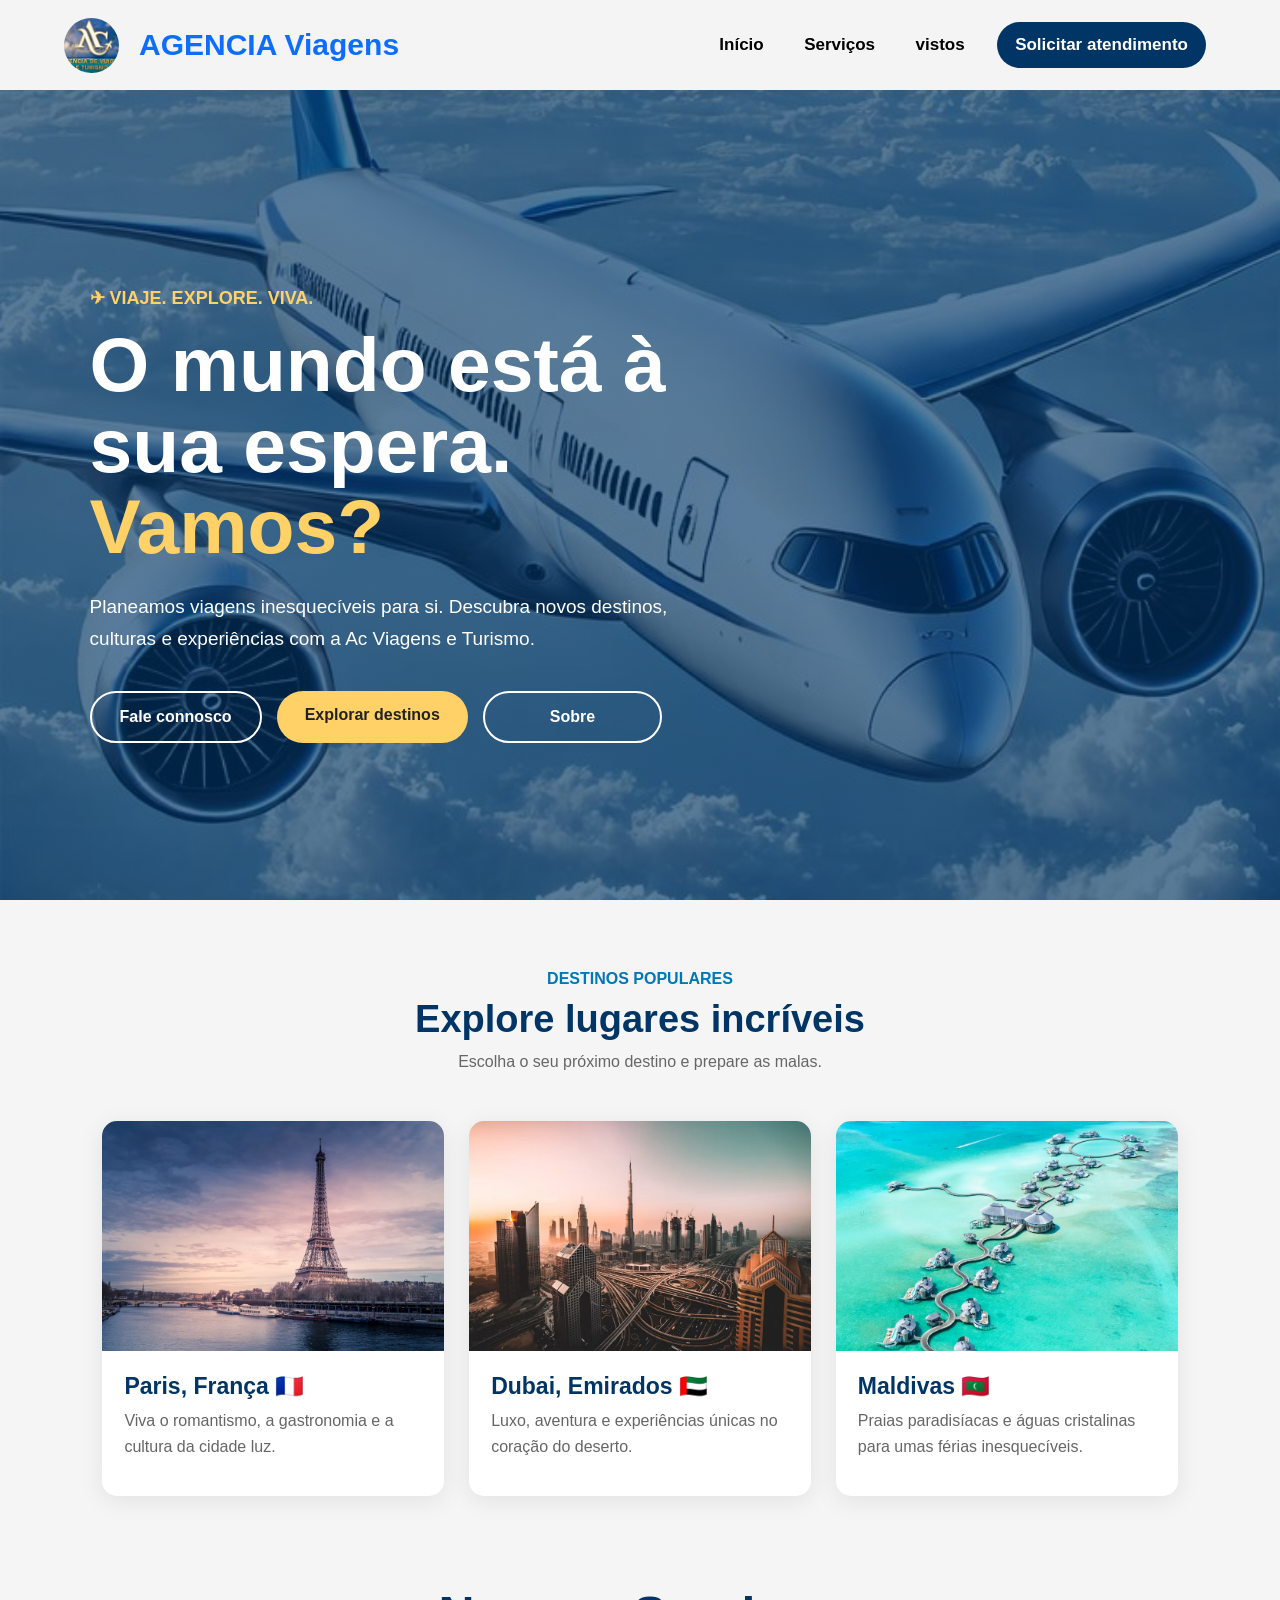
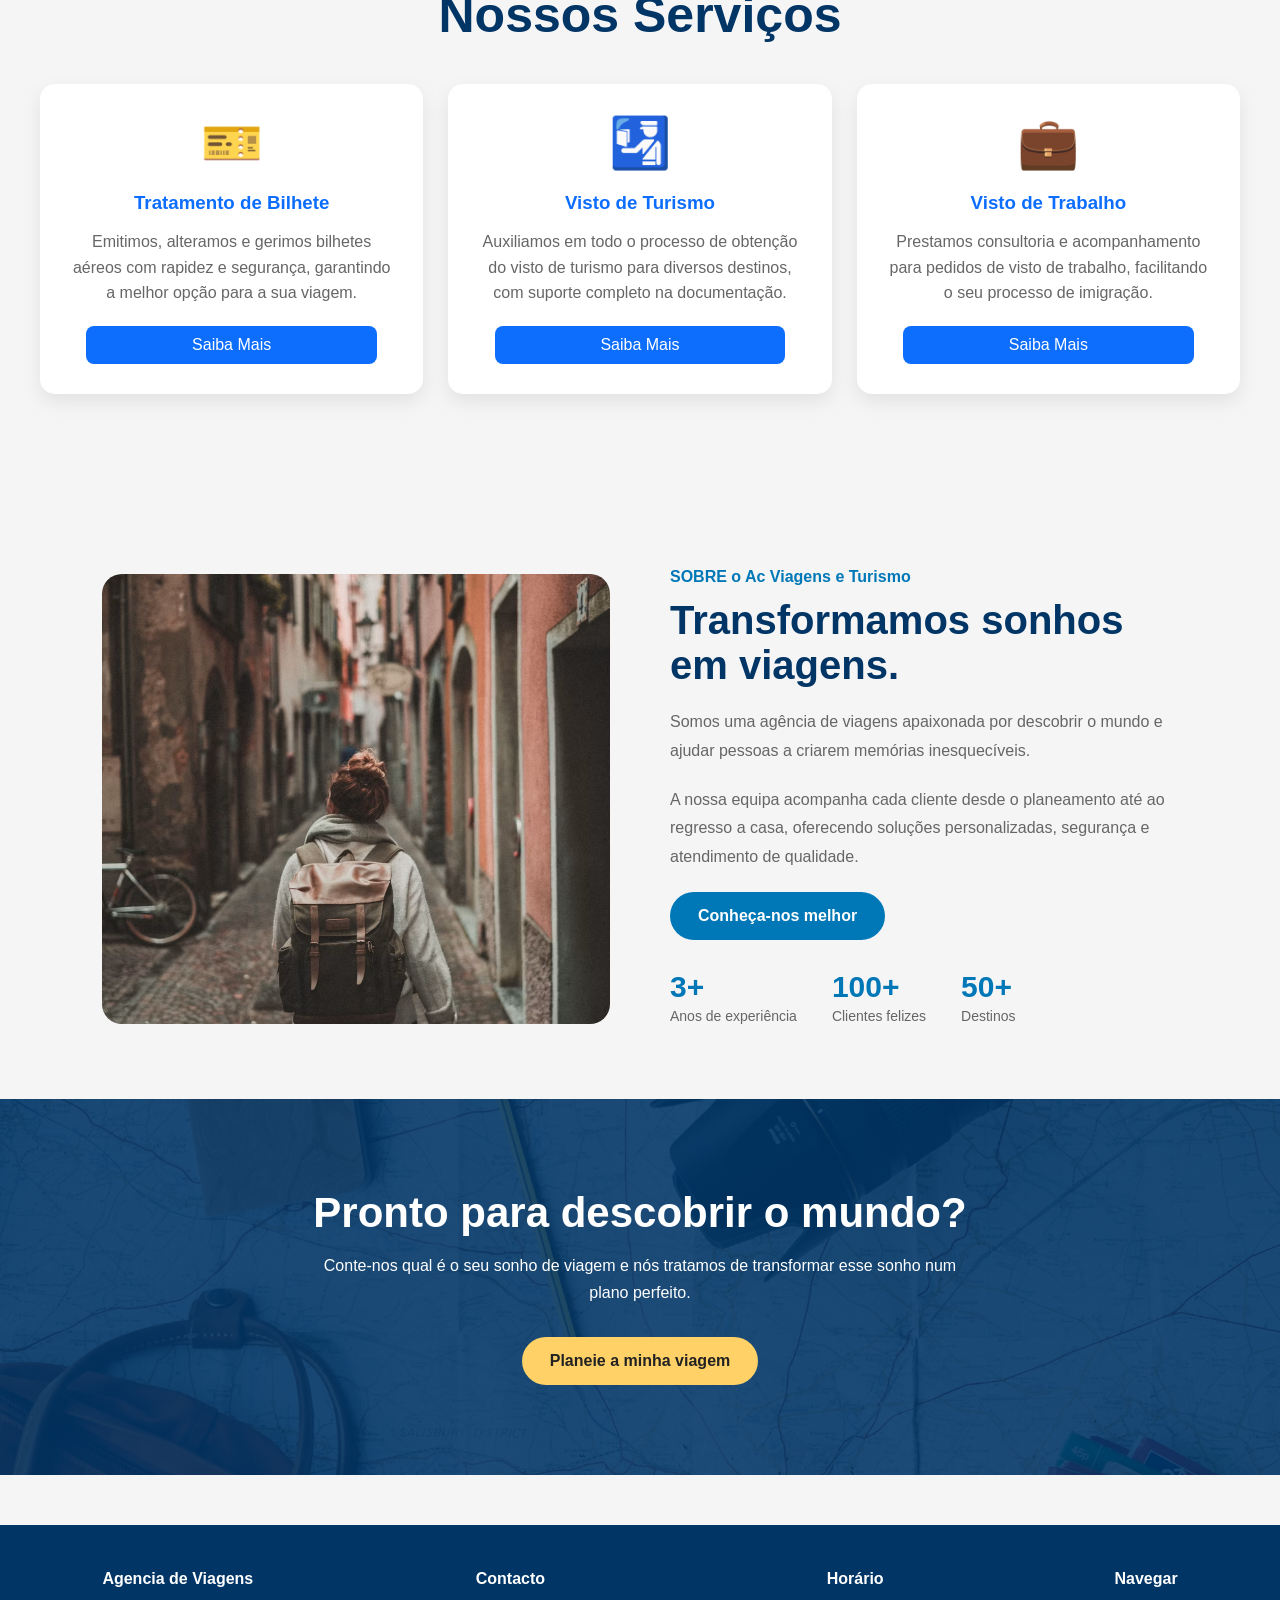
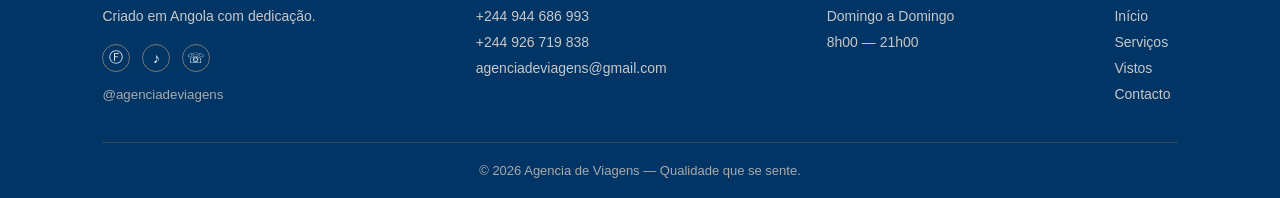
==== commit b5dd715b: "Alterei o site" ====
--- a/index.html
+++ b/index.html
@@ -33,7 +33,7 @@
         <a href="index.html">Início</a>
         <a href="serviços.html">Serviços</a>
         <a href="vistos.html">vistos</a>
-        <a id="botao" href="contacto.html">Contacto</a>
+        <a id="botao" href="contacto.html">Solicitar atendimento</a>
 
     </div>
 
--- a/estilo.css
+++ b/estilo.css
@@ -61,7 +61,7 @@
     width: 100%;
     min-height: 75px;
     padding: 12px 5%;
-    border-bottom: 2px solid #0d6efd;
+   
     display: flex;
     flex-flow: row wrap;
     justify-content: center;
@@ -98,29 +98,39 @@
 }
 
 .menu a {
-    color: #111;
+    display: inline-flex;
+    align-items: center;
+    justify-content: center;
+    text-align: center;
     text-decoration: none;
-    font-size: 18px;
-    padding: 15px 16px;
-    display: inline-block;
-    transition: .3s;
+    font-size: 17px;
+    padding: 13px 18px;
+    font-weight: 600;
+    padding: 13px 18px;
+    margin: 0;
+    color: black;
+    border-radius: 30px;
+    transition: .25s ease;
+
 }
 
 .menu a:hover {
-    color: #0d6efd;
-    border-bottom: 3px solid #180f4a;
+    color: #ffffff;
+    background: #003566;
 }
 
 #botao {
-    background: #0d6efd;
-    padding: 10px 25px;
+    background: #003566;
+    padding: 13px 18px;
     color: white;
     border-radius: 30px;
     margin-left: 10px;
     opacity: 1;
+    transition: 0.3s;
 }
 
 #botao:hover {
+    transform: translateY(-3px);
     border: none;
     opacity: .7;
 }
@@ -205,7 +215,7 @@
 }
 
 .hero-home {
-    min-height: 100vh;
+    min-height: 90vh;
     justify-content: flex-start;
     text-align: left;
     padding: 120px 7% 80px;
--- a/estilo.css
+++ b/estilo.css
@@ -61,7 +61,7 @@
     width: 100%;
     min-height: 75px;
     padding: 12px 5%;
-    border-bottom: 2px solid #0d6efd;
+   
     display: flex;
     flex-flow: row wrap;
     justify-content: center;
@@ -98,29 +98,39 @@
 }
 
 .menu a {
-    color: #111;
+    display: inline-flex;
+    align-items: center;
+    justify-content: center;
+    text-align: center;
     text-decoration: none;
-    font-size: 18px;
-    padding: 15px 16px;
-    display: inline-block;
-    transition: .3s;
+    font-size: 17px;
+    padding: 13px 18px;
+    font-weight: 600;
+    padding: 13px 18px;
+    margin: 0;
+    color: black;
+    border-radius: 30px;
+    transition: .25s ease;
+
 }
 
 .menu a:hover {
-    color: #0d6efd;
-    border-bottom: 3px solid #180f4a;
+    color: #ffffff;
+    background: #003566;
 }
 
 #botao {
-    background: #0d6efd;
-    padding: 10px 25px;
+    background: #003566;
+    padding: 13px 18px;
     color: white;
     border-radius: 30px;
     margin-left: 10px;
     opacity: 1;
+    transition: 0.3s;
 }
 
 #botao:hover {
+    transform: translateY(-3px);
     border: none;
     opacity: .7;
 }
@@ -205,7 +215,7 @@
 }
 
 .hero-home {
-    min-height: 100vh;
+    min-height: 90vh;
     justify-content: flex-start;
     text-align: left;
     padding: 120px 7% 80px;
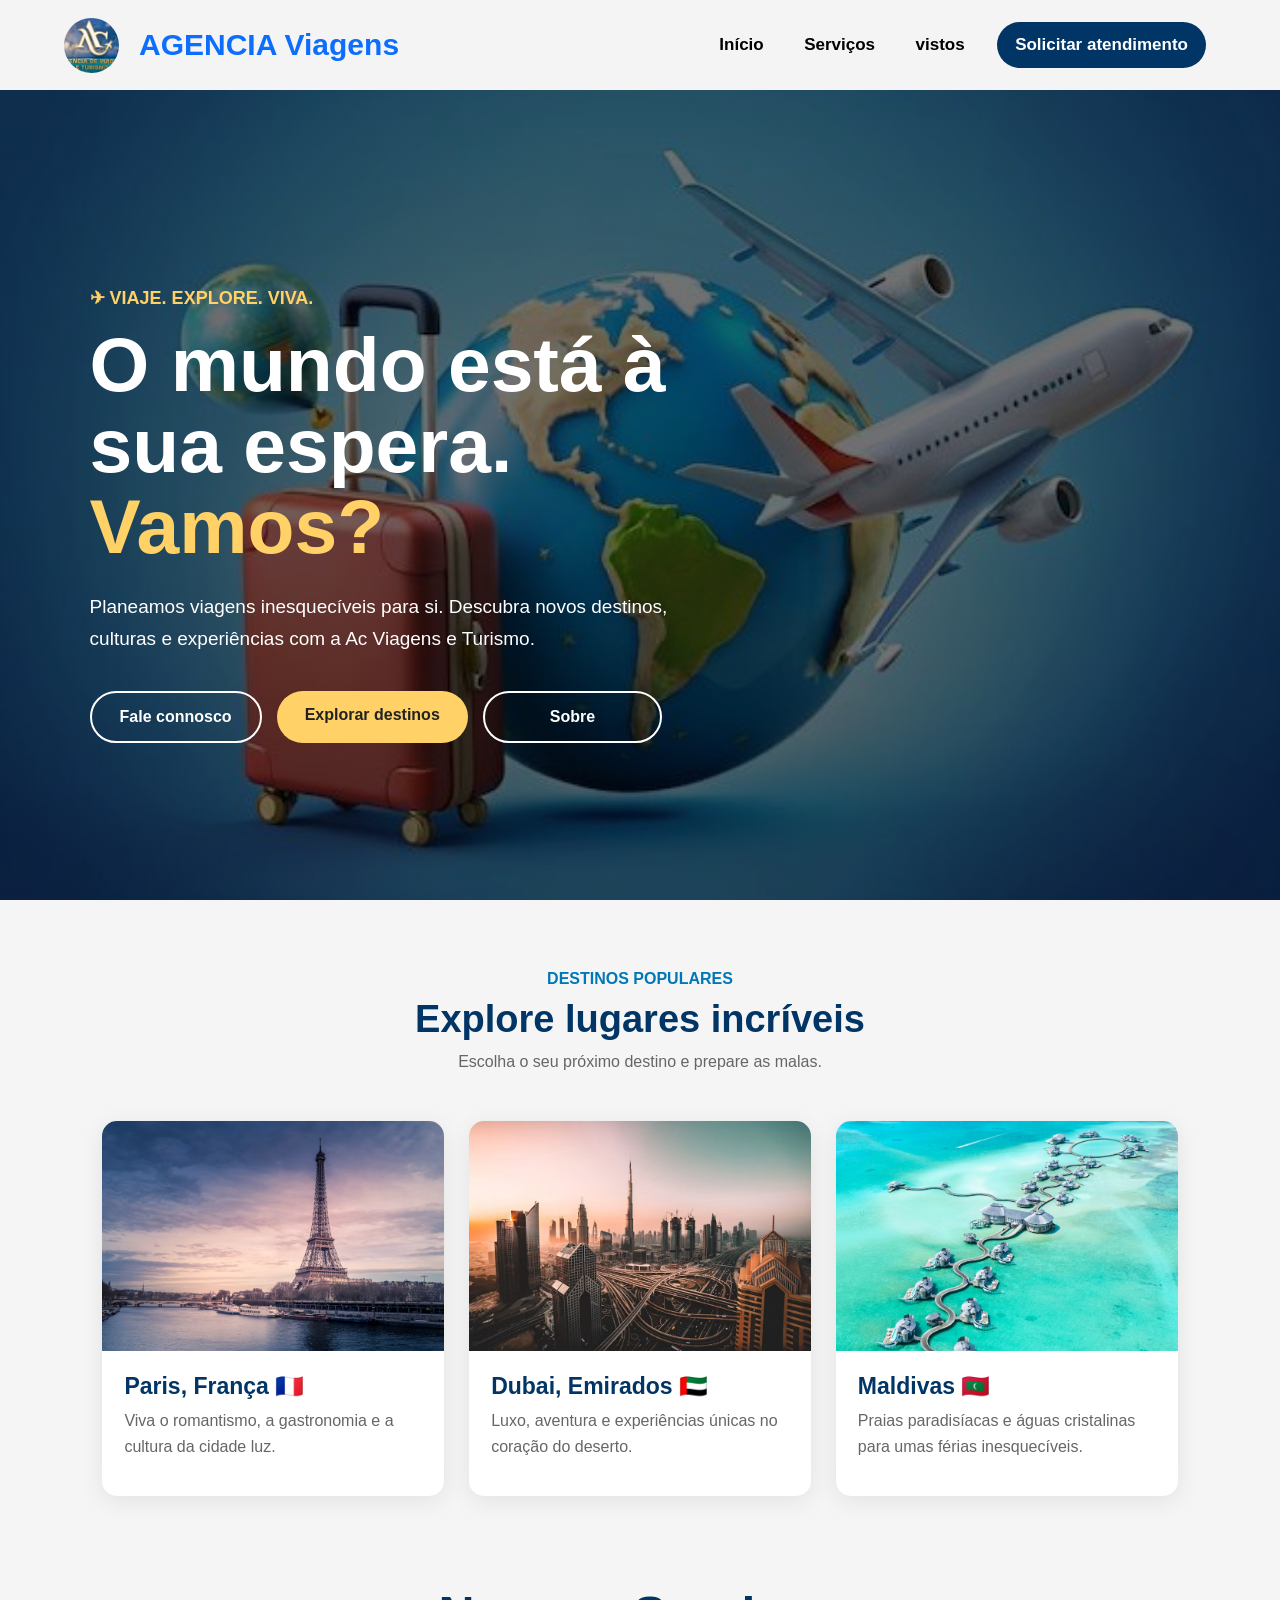
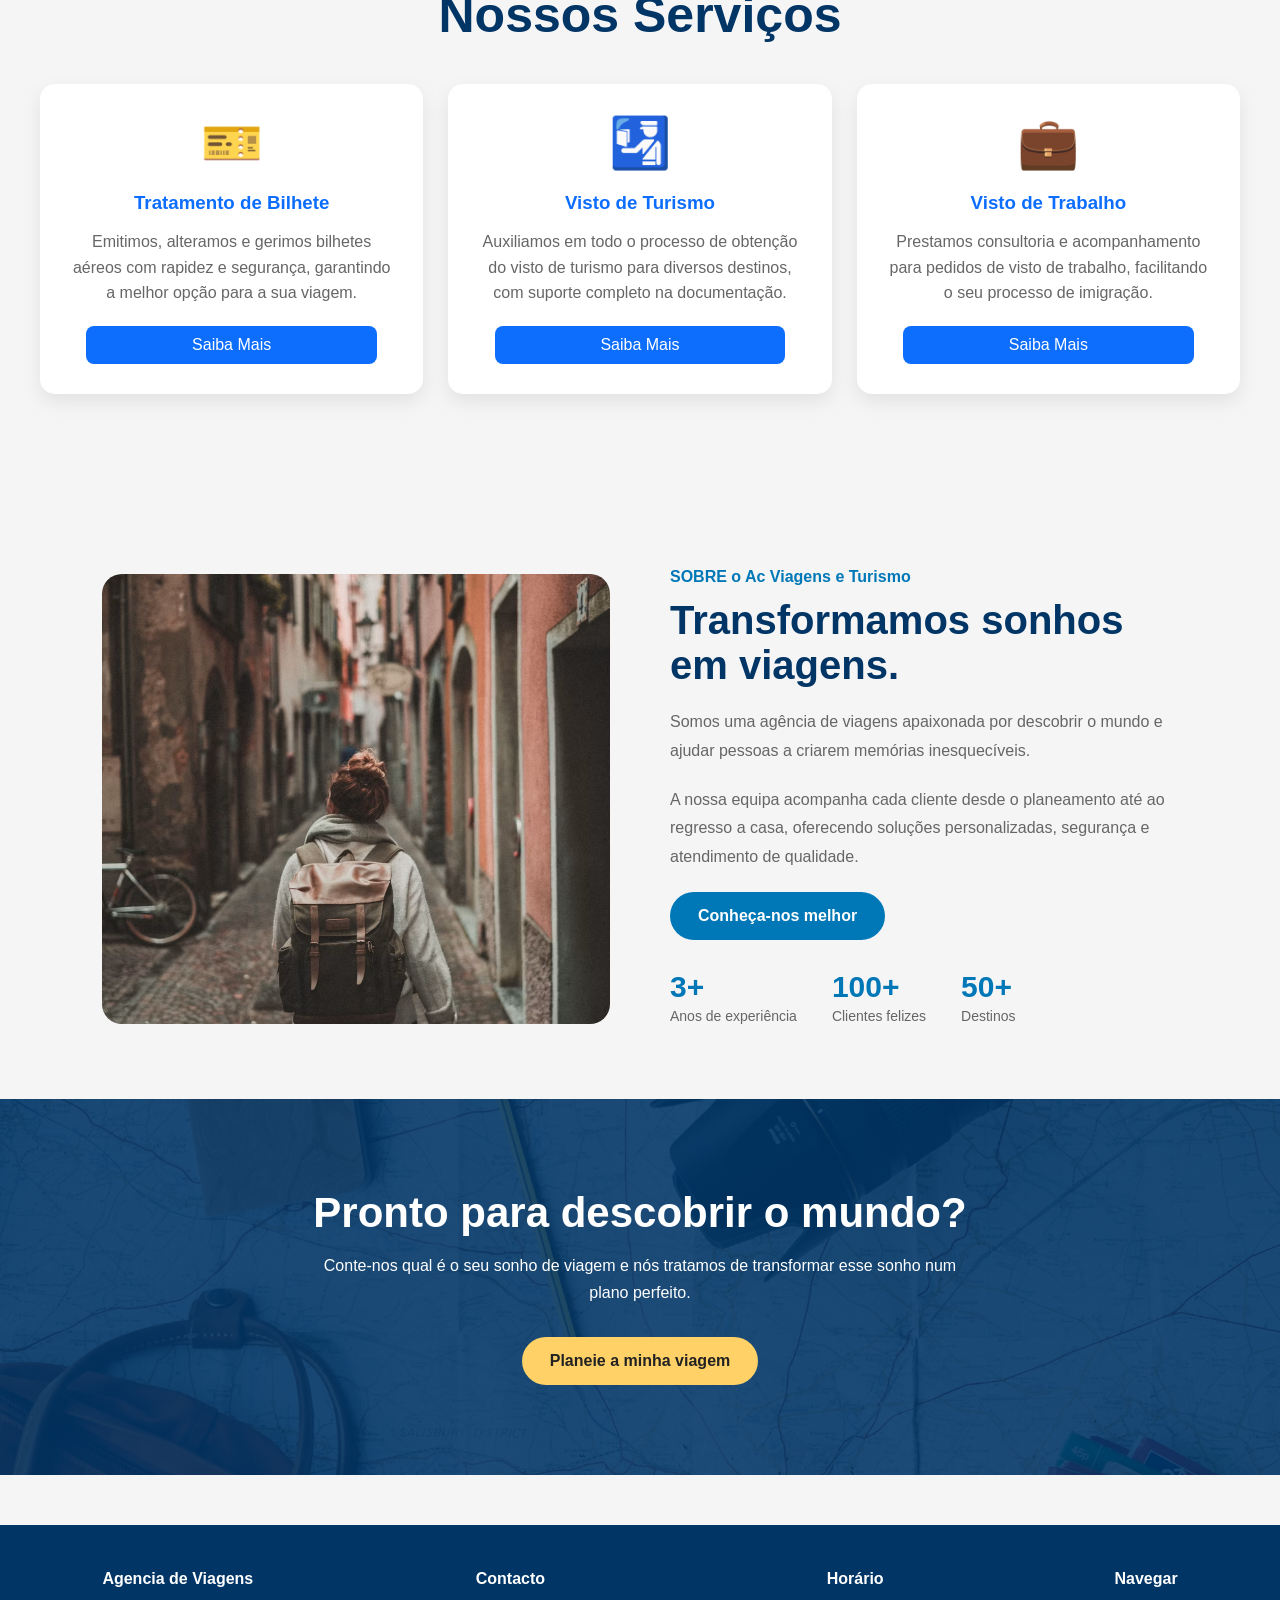
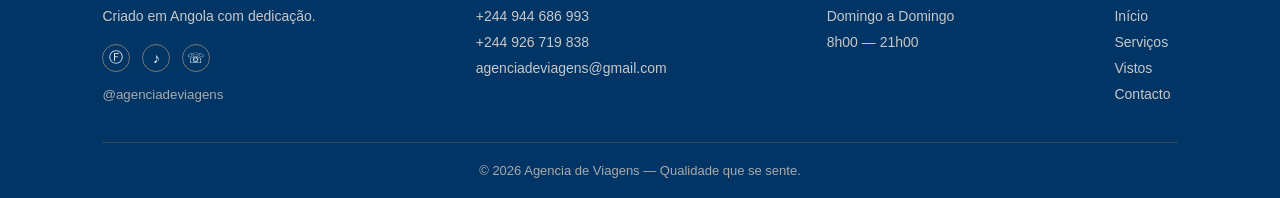
==== commit bb75f35b: "Adicionei video" ====
--- a/index.html
+++ b/index.html
@@ -50,6 +50,11 @@
 </script>
    
 <section class="hero hero-home" id="inicio">
+
+        <video class="hero-video" autoplay muted loop playsinline>
+            <source src="https://assets.mixkit.co/videos/27263/27263-360.mp4" type="video/mp4">
+        </video>
+
         <div class="hero-content">
             <p>✈ VIAJE. EXPLORE. VIVA.</p>
 
--- a/estilo.css
+++ b/estilo.css
@@ -25,10 +25,7 @@
     text-decoration: none;
 }
 
-button,
-input,
-select,
-textarea {
+button,input,select,textarea{
     font: inherit;
 }
 
@@ -219,9 +216,30 @@
     justify-content: flex-start;
     text-align: left;
     padding: 120px 7% 80px;
-    background:
-        linear-gradient(rgba(0, 53, 102, .65), rgba(0, 53, 102, .65)),
-        url("avi.jpg") center/cover;
+    position: relative;
+    overflow: hidden;
+    background: #001b33 url("av.jpg") center/cover;
+}
+
+.hero-home::before {
+    content: "";
+    position: absolute;
+    inset: 0;
+    background: linear-gradient(rgba(0, 0, 0, .55), rgba(0, 0, 0, .55));
+    z-index: 1;
+}
+
+.hero-video {
+    position: absolute;
+    top: 50%;
+    left: 50%;
+    width: 100%;
+    height: 100%;
+    min-width: 100%;
+    min-height: 100%;
+    transform: translate(-50%, -50%);
+    object-fit: cover;
+    z-index: 0;
 }
 
 .hero-page {
@@ -233,6 +251,19 @@
 .hero-content {
     max-width: 700px;
     color: white;
+    position: relative;
+    z-index: 2;
+    opacity: 0;
+    transform: translateY(40px);
+    animation: heroFadeIn 1.1s ease forwards;
+    animation-delay: .5s;
+}
+
+@keyframes heroFadeIn {
+    to {
+        opacity: 1;
+        transform: translateY(0);
+    }
 }
 
 .hero-page .hero-text {
@@ -1128,4 +1159,4 @@
     .social {
         justify-content: center;
     }
-}
+}
--- a/estilo.css
+++ b/estilo.css
@@ -25,10 +25,7 @@
     text-decoration: none;
 }
 
-button,
-input,
-select,
-textarea {
+button,input,select,textarea{
     font: inherit;
 }
 
@@ -219,9 +216,30 @@
     justify-content: flex-start;
     text-align: left;
     padding: 120px 7% 80px;
-    background:
-        linear-gradient(rgba(0, 53, 102, .65), rgba(0, 53, 102, .65)),
-        url("avi.jpg") center/cover;
+    position: relative;
+    overflow: hidden;
+    background: #001b33 url("av.jpg") center/cover;
+}
+
+.hero-home::before {
+    content: "";
+    position: absolute;
+    inset: 0;
+    background: linear-gradient(rgba(0, 0, 0, .55), rgba(0, 0, 0, .55));
+    z-index: 1;
+}
+
+.hero-video {
+    position: absolute;
+    top: 50%;
+    left: 50%;
+    width: 100%;
+    height: 100%;
+    min-width: 100%;
+    min-height: 100%;
+    transform: translate(-50%, -50%);
+    object-fit: cover;
+    z-index: 0;
 }
 
 .hero-page {
@@ -233,6 +251,19 @@
 .hero-content {
     max-width: 700px;
     color: white;
+    position: relative;
+    z-index: 2;
+    opacity: 0;
+    transform: translateY(40px);
+    animation: heroFadeIn 1.1s ease forwards;
+    animation-delay: .5s;
+}
+
+@keyframes heroFadeIn {
+    to {
+        opacity: 1;
+        transform: translateY(0);
+    }
 }
 
 .hero-page .hero-text {
@@ -1128,4 +1159,4 @@
     .social {
         justify-content: center;
     }
-}
+}
